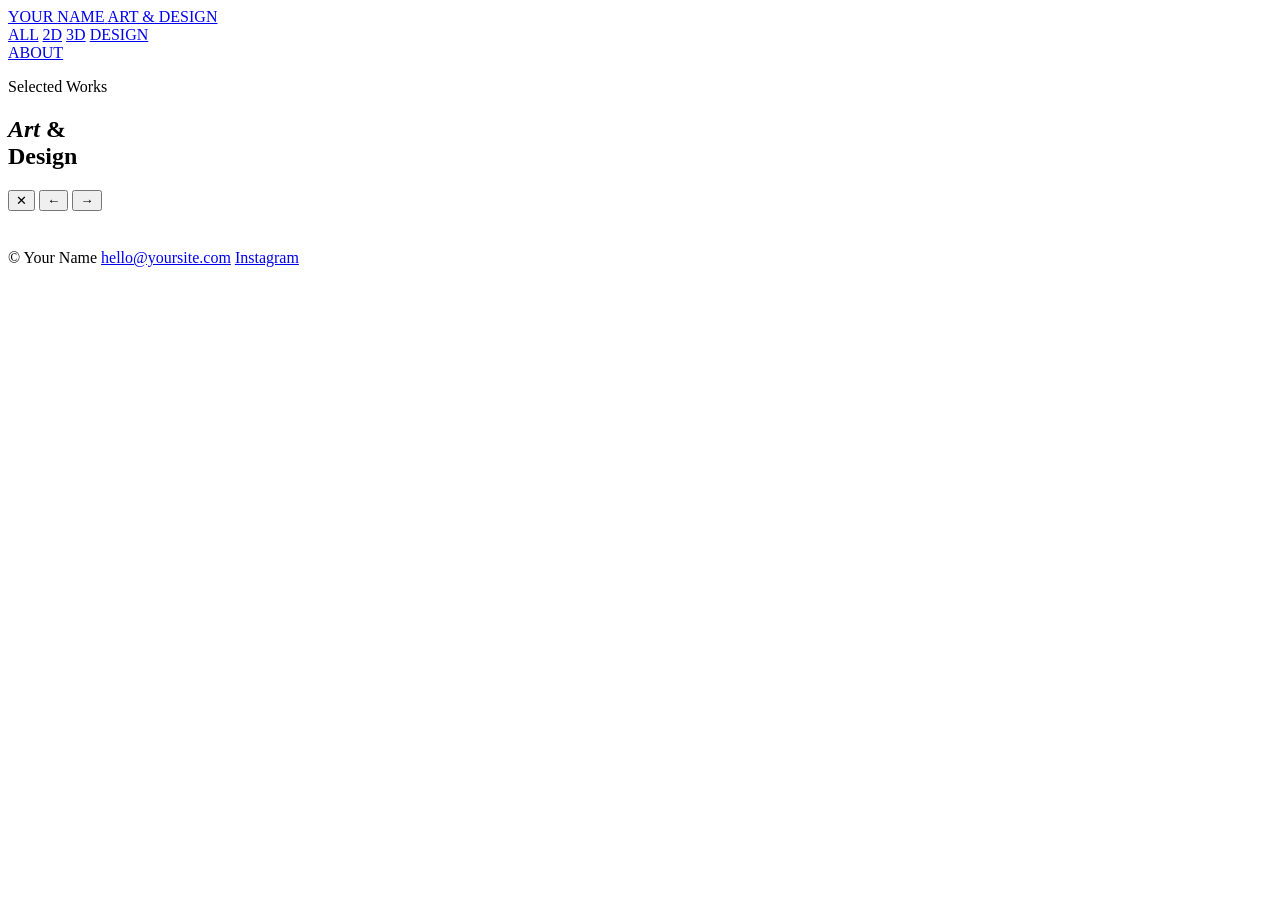
==== index.html @ 336a565d "Add files via upload" ====
<!DOCTYPE html>
<html lang="en">
<head>
  <meta charset="UTF-8" />
  <meta name="viewport" content="width=device-width, initial-scale=1.0" />
  <title>Portfolio — Your Name</title>
  <meta name="description" content="A portfolio of 2D illustration, 3D art, and design work." />
  <meta property="og:title" content="Portfolio — Your Name" />
  <meta property="og:type" content="website" />
  <link rel="stylesheet" href="css/style.css" />
  <link rel="preconnect" href="https://fonts.googleapis.com" />
  <link href="https://fonts.googleapis.com/css2?family=Cormorant+Garamond:ital,wght@0,300;0,400;0,600;1,300;1,400&family=Space+Mono:wght@400;700&display=swap" rel="stylesheet" />
</head>
<body>

  <!-- ─── HEADER ─── -->
  <header class="site-header">
    <a class="logo" href="index.html">
      <span class="logo-name">YOUR NAME</span>
      <span class="logo-sub">ART &amp; DESIGN</span>
    </a>

    <nav class="cat-nav">
      <a href="index.html" class="cat-link active" data-cat="all">ALL</a>
      <a href="gallery-2d.html"    class="cat-link" data-cat="2d">2D</a>
      <a href="gallery-3d.html"    class="cat-link" data-cat="3d">3D</a>
      <a href="gallery-design.html" class="cat-link" data-cat="design">DESIGN</a>
    </nav>

    <a class="about-link" href="about.html">ABOUT</a>
  </header>

  <!-- ─── HERO ─── -->
  <section class="hero">
    <p class="hero-label">Selected Works</p>
    <h1 class="hero-title">
      <em>Art</em> &amp;<br>Design
    </h1>
    <div class="hero-line"></div>
  </section>

  <!-- ─── GRID ─── -->
  <main class="gallery-grid" id="galleryGrid">
    <!-- tiles injected by JS from works.js -->
  </main>

  <!-- ─── LIGHTBOX ─── -->
  <div class="lightbox" id="lightbox" aria-hidden="true">
    <button class="lb-close" id="lbClose" aria-label="Close">✕</button>
    <button class="lb-prev"  id="lbPrev"  aria-label="Previous">&#8592;</button>
    <button class="lb-next"  id="lbNext"  aria-label="Next">&#8594;</button>
    <div class="lb-inner">
      <div class="lb-img-wrap">
        <img class="lb-img" id="lbImg" src="" alt="" />
      </div>
      <div class="lb-meta">
        <p class="lb-cat" id="lbCat"></p>
        <h2 class="lb-title" id="lbTitle"></h2>
        <p class="lb-desc"  id="lbDesc"></p>
      </div>
    </div>
  </div>

  <!-- ─── FOOTER ─── -->
  <footer class="site-footer">
    <span>©<span id="yr"></span> Your Name</span>
    <a href="mailto:hello@yoursite.com">hello@yoursite.com</a>
    <a href="https://instagram.com/" target="_blank" rel="noopener">Instagram</a>
  </footer>

  <script src="js/works.js"></script>
  <script src="js/main.js"></script>
</body>
</html>
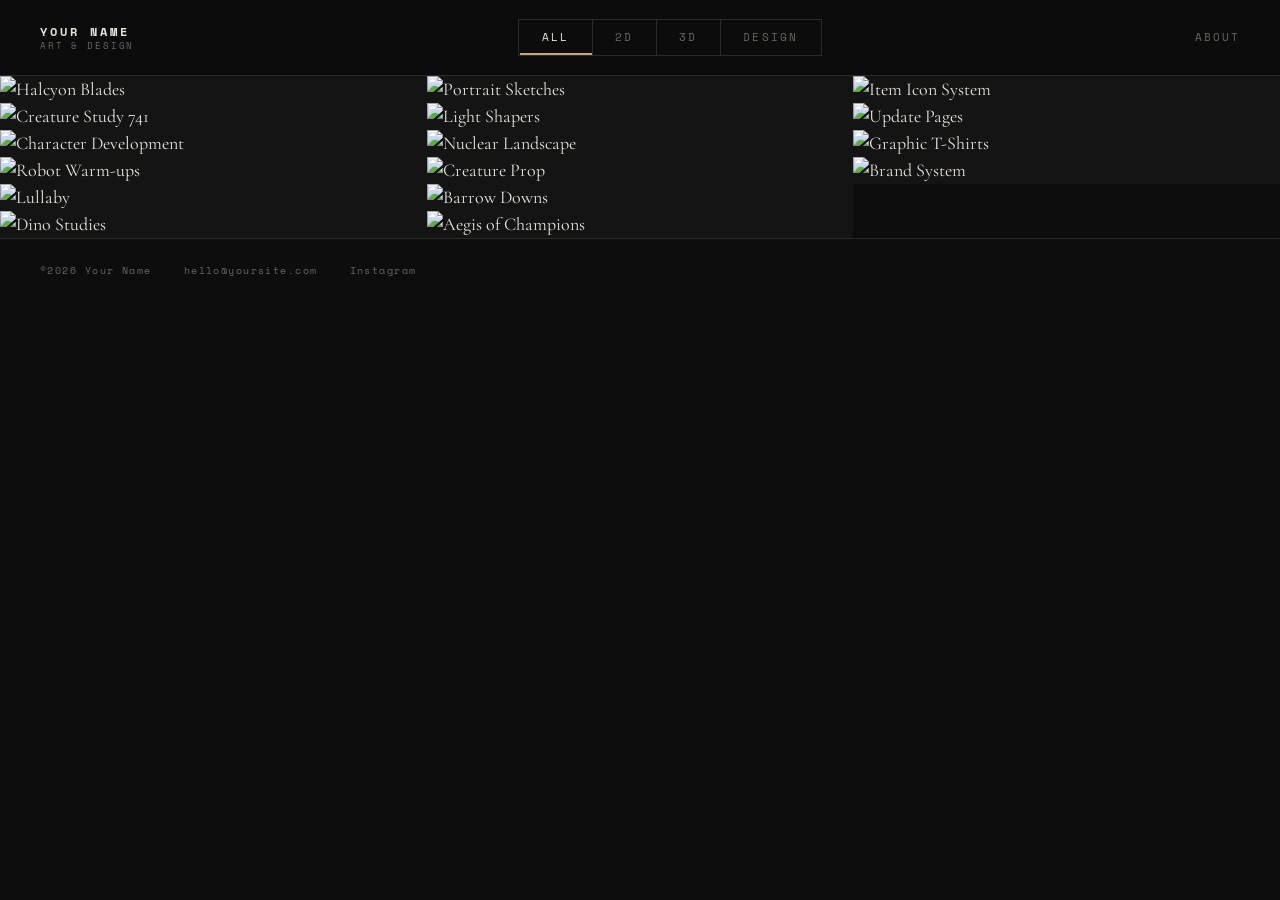
==== commit 396b57de: "initial commit - portfolio site" ====
--- a/index.html
+++ b/index.html
@@ -29,15 +29,6 @@
 
     <a class="about-link" href="about.html">ABOUT</a>
   </header>
-
-  <!-- ─── HERO ─── -->
-  <section class="hero">
-    <p class="hero-label">Selected Works</p>
-    <h1 class="hero-title">
-      <em>Art</em> &amp;<br>Design
-    </h1>
-    <div class="hero-line"></div>
-  </section>
 
   <!-- ─── GRID ─── -->
   <main class="gallery-grid" id="galleryGrid">
--- a/css/style.css
+++ b/css/style.css
@@ -0,0 +1,510 @@
+/* ═══════════════════════════════════════════════
+   PORTFOLIO — style.css  (v2)
+   ═══════════════════════════════════════════════ */
+
+/* ── RESET & VARIABLES ── */
+*, *::before, *::after { box-sizing: border-box; margin: 0; padding: 0; }
+
+:root {
+  --bg:        #0d0d0d;
+  --surface:   #141414;
+  --surface2:  #1c1c1c;
+  --border:    #2a2a2a;
+  --text:      #e8e4dc;
+  --muted:     #6a6560;
+  --accent:    #c8a96e;
+  --cat-2d:    #c8a96e;
+  --cat-3d:    #8fb8c8;
+  --cat-design:#c89eb4;
+
+  --font-display: 'Cormorant Garamond', Georgia, serif;
+  --font-mono:    'Space Mono', 'Courier New', monospace;
+
+  --header-h:  76px;           /* slightly taller nav */
+  --ease:      cubic-bezier(0.25, 0.46, 0.45, 0.94);
+  --ease-out:  cubic-bezier(0.16, 1, 0.3, 1);
+}
+
+html { scroll-behavior: smooth; }
+
+/* ── PAGE FADE TRANSITION ── */
+body {
+  background: var(--bg);
+  color: var(--text);
+  font-family: var(--font-display);
+  font-size: 18px;
+  line-height: 1.5;
+  overflow-x: hidden;
+  animation: pageFadeIn 0.45s var(--ease) both;
+}
+
+@keyframes pageFadeIn {
+  from { opacity: 0; transform: translateY(8px); }
+  to   { opacity: 1; transform: translateY(0); }
+}
+
+/* triggered on nav click before unload */
+body.is-leaving {
+  opacity: 0;
+  transform: translateY(-6px);
+  transition: opacity 0.3s var(--ease), transform 0.3s var(--ease);
+  pointer-events: none;
+}
+
+a { color: inherit; text-decoration: none; }
+
+/* images fill their container by default */
+img { display: block; width: 100%; height: 100%; object-fit: cover; }
+
+
+/* ── HEADER ── */
+.site-header {
+  position: sticky;
+  top: 0;
+  z-index: 100;
+  height: var(--header-h);
+  display: flex;
+  align-items: center;
+  justify-content: space-between;
+  padding: 0 2.5rem;
+  background: rgba(13,13,13,0.94);
+  backdrop-filter: blur(14px);
+  border-bottom: 1px solid var(--border);
+  gap: 1rem;
+}
+
+.logo {
+  display: flex;
+  flex-direction: column;
+  gap: 2px;
+  min-width: 130px;
+}
+.logo-name {
+  font-family: var(--font-mono);
+  font-size: 0.75rem;
+  letter-spacing: 0.25em;
+  color: var(--text);
+  line-height: 1.2;
+  font-weight: 700;
+}
+.logo-sub {
+  font-family: var(--font-mono);
+  font-size: 0.58rem;
+  letter-spacing: 0.2em;
+  color: var(--muted);
+  line-height: 1;
+}
+
+/* ── CATEGORY NAV ── */
+.cat-nav {
+  display: flex;
+  gap: 0;
+  border: 1px solid var(--border);
+  position: relative;
+  overflow: hidden;
+}
+
+/* sliding highlight indicator */
+.cat-nav::after {
+  content: '';
+  position: absolute;
+  bottom: 0;
+  left: var(--indicator-left, 0);
+  width: var(--indicator-width, 0);
+  height: 2px;
+  background: var(--accent);
+  transition: left 0.35s var(--ease-out), width 0.35s var(--ease-out);
+}
+
+.cat-link {
+  font-family: var(--font-mono);
+  font-size: 0.68rem;
+  letter-spacing: 0.2em;
+  padding: 0.6rem 1.4rem;
+  color: var(--muted);
+  transition: color 0.25s, background 0.25s;
+  border-right: 1px solid var(--border);
+  position: relative;
+  white-space: nowrap;
+}
+.cat-link:last-child { border-right: none; }
+
+.cat-link:hover { color: var(--text); background: rgba(255,255,255,0.03); }
+
+.cat-link.active {
+  color: var(--text);
+}
+
+.about-link {
+  font-family: var(--font-mono);
+  font-size: 0.68rem;
+  letter-spacing: 0.18em;
+  color: var(--muted);
+  transition: color 0.25s;
+  min-width: 70px;
+  text-align: right;
+}
+.about-link:hover,
+.about-link--active { color: var(--text); }
+
+
+/* ── GALLERY GRID — masonry-style, no gaps, natural proportions ── */
+.gallery-grid {
+  /* CSS columns give natural image proportions with no gaps */
+  column-count: 3;
+  column-gap: 0;
+  width: 100%;
+}
+
+/* ── TILE ── */
+.tile {
+  position: relative;
+  overflow: hidden;
+  cursor: pointer;
+  display: block;           /* break-inside needs block */
+  break-inside: avoid;
+  background: var(--surface);
+
+  /* entrance animation */
+  opacity: 0;
+  transform: translateY(16px);
+  transition:
+    opacity 0.5s var(--ease),
+    transform 0.5s var(--ease);
+}
+
+.tile.visible {
+  opacity: 1;
+  transform: translateY(0);
+}
+
+/* natural-size image — no forced aspect ratio */
+.tile-img {
+  width: 100%;
+  height: auto;             /* KEY: lets image keep its own proportions */
+  display: block;
+  transition: transform 0.6s var(--ease), filter 0.4s;
+  filter: saturate(0.88);
+}
+
+.tile:hover .tile-img { transform: scale(1.03); filter: saturate(1); }
+
+/* placeholder when no image supplied */
+.tile-placeholder {
+  width: 100%;
+  aspect-ratio: 4/3;
+  display: flex;
+  align-items: center;
+  justify-content: center;
+  font-family: var(--font-mono);
+  font-size: 0.6rem;
+  letter-spacing: 0.2em;
+  color: var(--muted);
+}
+
+.tile-overlay {
+  position: absolute;
+  inset: 0;
+  background: linear-gradient(
+    to top,
+    rgba(10,10,10,0.85) 0%,
+    rgba(10,10,10,0.1)  50%,
+    transparent 100%
+  );
+  opacity: 0;
+  transition: opacity 0.3s var(--ease);
+  display: flex;
+  flex-direction: column;
+  justify-content: flex-end;
+  padding: 1.4rem 1.5rem;
+  gap: 0.25rem;
+}
+
+.tile:hover .tile-overlay { opacity: 1; }
+
+.tile-cat {
+  font-family: var(--font-mono);
+  font-size: 0.55rem;
+  letter-spacing: 0.22em;
+  text-transform: uppercase;
+}
+[data-cat="2d"]    .tile-cat { color: var(--cat-2d);     }
+[data-cat="3d"]    .tile-cat { color: var(--cat-3d);     }
+[data-cat="design"].tile-cat { color: var(--cat-design); }
+
+.tile-title {
+  font-family: var(--font-display);
+  font-size: 1.2rem;
+  font-weight: 400;
+  color: var(--text);
+  line-height: 1.15;
+}
+
+.tile-view {
+  font-family: var(--font-mono);
+  font-size: 0.52rem;
+  letter-spacing: 0.22em;
+  color: rgba(232,228,220,0.5);
+  margin-top: 0.15rem;
+}
+
+
+/* ── LIGHTBOX ── */
+.lightbox {
+  position: fixed;
+  inset: 0;
+  z-index: 200;
+  background: rgba(8,8,8,0.97);
+  display: flex;
+  align-items: center;
+  justify-content: center;
+  opacity: 0;
+  pointer-events: none;
+  transition: opacity 0.3s var(--ease);
+}
+.lightbox.open {
+  opacity: 1;
+  pointer-events: all;
+}
+
+.lb-inner {
+  display: grid;
+  grid-template-columns: 1fr 280px;
+  width: min(1200px, 95vw);
+  height: min(85vh, 820px);
+  gap: 0;
+  border: 1px solid var(--border);
+  background: var(--surface);
+  transform: scale(0.96);
+  transition: transform 0.35s var(--ease-out);
+}
+.lightbox.open .lb-inner { transform: scale(1); }
+
+.lb-img-wrap {
+  overflow: hidden;
+  background: var(--bg);
+  position: relative;
+}
+.lb-img {
+  width: 100%;
+  height: 100%;
+  object-fit: contain;
+  transition: opacity 0.25s;
+}
+.lb-img.loading { opacity: 0; }
+
+.lb-meta {
+  padding: 2rem 1.8rem;
+  display: flex;
+  flex-direction: column;
+  gap: 0.75rem;
+  border-left: 1px solid var(--border);
+  overflow-y: auto;
+}
+
+.lb-cat {
+  font-family: var(--font-mono);
+  font-size: 0.58rem;
+  letter-spacing: 0.22em;
+  text-transform: uppercase;
+  color: var(--accent);
+  padding-top: 1rem;
+}
+
+.lb-title {
+  font-family: var(--font-display);
+  font-size: 1.9rem;
+  font-weight: 300;
+  line-height: 1.1;
+  color: var(--text);
+}
+
+.lb-desc {
+  font-family: var(--font-display);
+  font-size: 1rem;
+  color: var(--muted);
+  line-height: 1.65;
+  margin-top: auto;
+  font-style: italic;
+}
+
+.lb-close, .lb-prev, .lb-next {
+  position: absolute;
+  background: none;
+  border: 1px solid var(--border);
+  color: var(--text);
+  cursor: pointer;
+  font-family: var(--font-mono);
+  transition: background 0.2s, color 0.2s, border-color 0.2s;
+}
+.lb-close:hover, .lb-prev:hover, .lb-next:hover {
+  background: var(--accent);
+  color: var(--bg);
+  border-color: var(--accent);
+}
+
+.lb-close {
+  top: 1.5rem; right: 1.5rem;
+  width: 36px; height: 36px;
+  font-size: 0.8rem;
+  display: flex; align-items: center; justify-content: center;
+}
+.lb-prev, .lb-next {
+  top: 50%; transform: translateY(-50%);
+  width: 44px; height: 44px;
+  font-size: 1rem;
+  display: flex; align-items: center; justify-content: center;
+}
+.lb-prev { left: 1.5rem; }
+.lb-next { right: 1.5rem; }
+
+
+/* ── ABOUT PAGE ── */
+.about-page {
+  max-width: 1200px;
+  margin: 0 auto;
+  padding: 4rem 2rem 6rem;
+}
+
+.about-grid {
+  display: grid;
+  grid-template-columns: 1fr 400px;
+  gap: 5rem;
+  align-items: start;
+  margin-bottom: 6rem;
+}
+
+.about-heading {
+  font-family: var(--font-display);
+  font-size: clamp(2.2rem, 4.5vw, 4rem);
+  font-weight: 300;
+  line-height: 1.05;
+  letter-spacing: -0.02em;
+  margin-bottom: 2rem;
+}
+.about-heading em { font-style: italic; color: var(--accent); }
+
+.about-body {
+  font-family: var(--font-display);
+  font-size: 1.15rem;
+  color: var(--muted);
+  line-height: 1.75;
+  margin-bottom: 1.2rem;
+  max-width: 52ch;
+}
+.about-body em { color: var(--text); font-style: italic; }
+
+.about-contact { margin-top: 2.5rem; display: flex; flex-direction: column; gap: 1.2rem; }
+
+.contact-cta {
+  display: inline-block;
+  font-family: var(--font-mono);
+  font-size: 0.72rem;
+  letter-spacing: 0.18em;
+  padding: 0.9rem 2rem;
+  border: 1px solid var(--accent);
+  color: var(--accent);
+  transition: background 0.2s, color 0.2s;
+  align-self: flex-start;
+}
+.contact-cta:hover { background: var(--accent); color: var(--bg); }
+
+.about-links { display: flex; gap: 1.5rem; }
+.about-links a {
+  font-family: var(--font-mono);
+  font-size: 0.62rem;
+  letter-spacing: 0.14em;
+  color: var(--muted);
+  text-decoration: underline;
+  text-underline-offset: 3px;
+  transition: color 0.2s;
+}
+.about-links a:hover { color: var(--text); }
+
+.about-img-wrap { position: sticky; top: calc(var(--header-h) + 2rem); }
+.about-img-placeholder {
+  aspect-ratio: 3/4;
+  background: var(--surface2);
+  border: 1px solid var(--border);
+  display: flex; align-items: center; justify-content: center;
+  font-family: var(--font-mono);
+  font-size: 0.6rem;
+  letter-spacing: 0.2em;
+  color: var(--muted);
+  text-align: center;
+  line-height: 2;
+}
+.about-img-caption {
+  display: flex;
+  justify-content: space-between;
+  padding: 0.5rem 0;
+  font-family: var(--font-mono);
+  font-size: 0.55rem;
+  letter-spacing: 0.12em;
+  color: var(--muted);
+}
+
+.about-services { border-top: 1px solid var(--border); padding-top: 4rem; }
+.services-heading {
+  font-family: var(--font-mono);
+  font-size: 0.65rem;
+  letter-spacing: 0.25em;
+  color: var(--muted);
+  margin-bottom: 2.5rem;
+}
+.services-list { list-style: none; }
+.services-list li {
+  display: grid;
+  grid-template-columns: 120px 1fr;
+  align-items: baseline;
+  padding: 1.5rem 0;
+  border-bottom: 1px solid var(--border);
+  gap: 2rem;
+}
+.service-cat { font-family: var(--font-mono); font-size: 0.62rem; letter-spacing: 0.2em; color: var(--accent); }
+.service-desc { font-family: var(--font-display); font-size: 1.15rem; color: var(--muted); font-style: italic; }
+
+
+/* ── FOOTER ── */
+.site-footer {
+  border-top: 1px solid var(--border);
+  padding: 1.5rem 2.5rem;
+  display: flex;
+  gap: 2rem;
+  align-items: center;
+  font-family: var(--font-mono);
+  font-size: 0.6rem;
+  letter-spacing: 0.15em;
+  color: var(--muted);
+}
+.site-footer a { color: var(--muted); transition: color 0.2s; }
+.site-footer a:hover { color: var(--text); }
+
+
+/* ── SCROLLBAR ── */
+::-webkit-scrollbar { width: 5px; }
+::-webkit-scrollbar-track { background: var(--bg); }
+::-webkit-scrollbar-thumb { background: var(--border); }
+::-webkit-scrollbar-thumb:hover { background: var(--muted); }
+
+
+/* ── RESPONSIVE ── */
+@media (max-width: 1024px) {
+  .gallery-grid { column-count: 2; }
+}
+
+@media (max-width: 860px) {
+  :root { --header-h: 64px; }
+  .cat-link { padding: 0.5rem 0.9rem; font-size: 0.62rem; }
+  .lb-inner { grid-template-columns: 1fr; grid-template-rows: 1fr auto; height: 92vh; }
+  .lb-meta { border-left: none; border-top: 1px solid var(--border); padding: 1.2rem 1.5rem; }
+  .about-grid { grid-template-columns: 1fr; gap: 3rem; }
+  .about-img-wrap { position: static; }
+  .logo-sub { display: none; }
+}
+
+@media (max-width: 540px) {
+  .site-header { padding: 0 1.2rem; }
+  .gallery-grid { column-count: 1; }
+  .about-page { padding: 2rem 1rem 4rem; }
+}
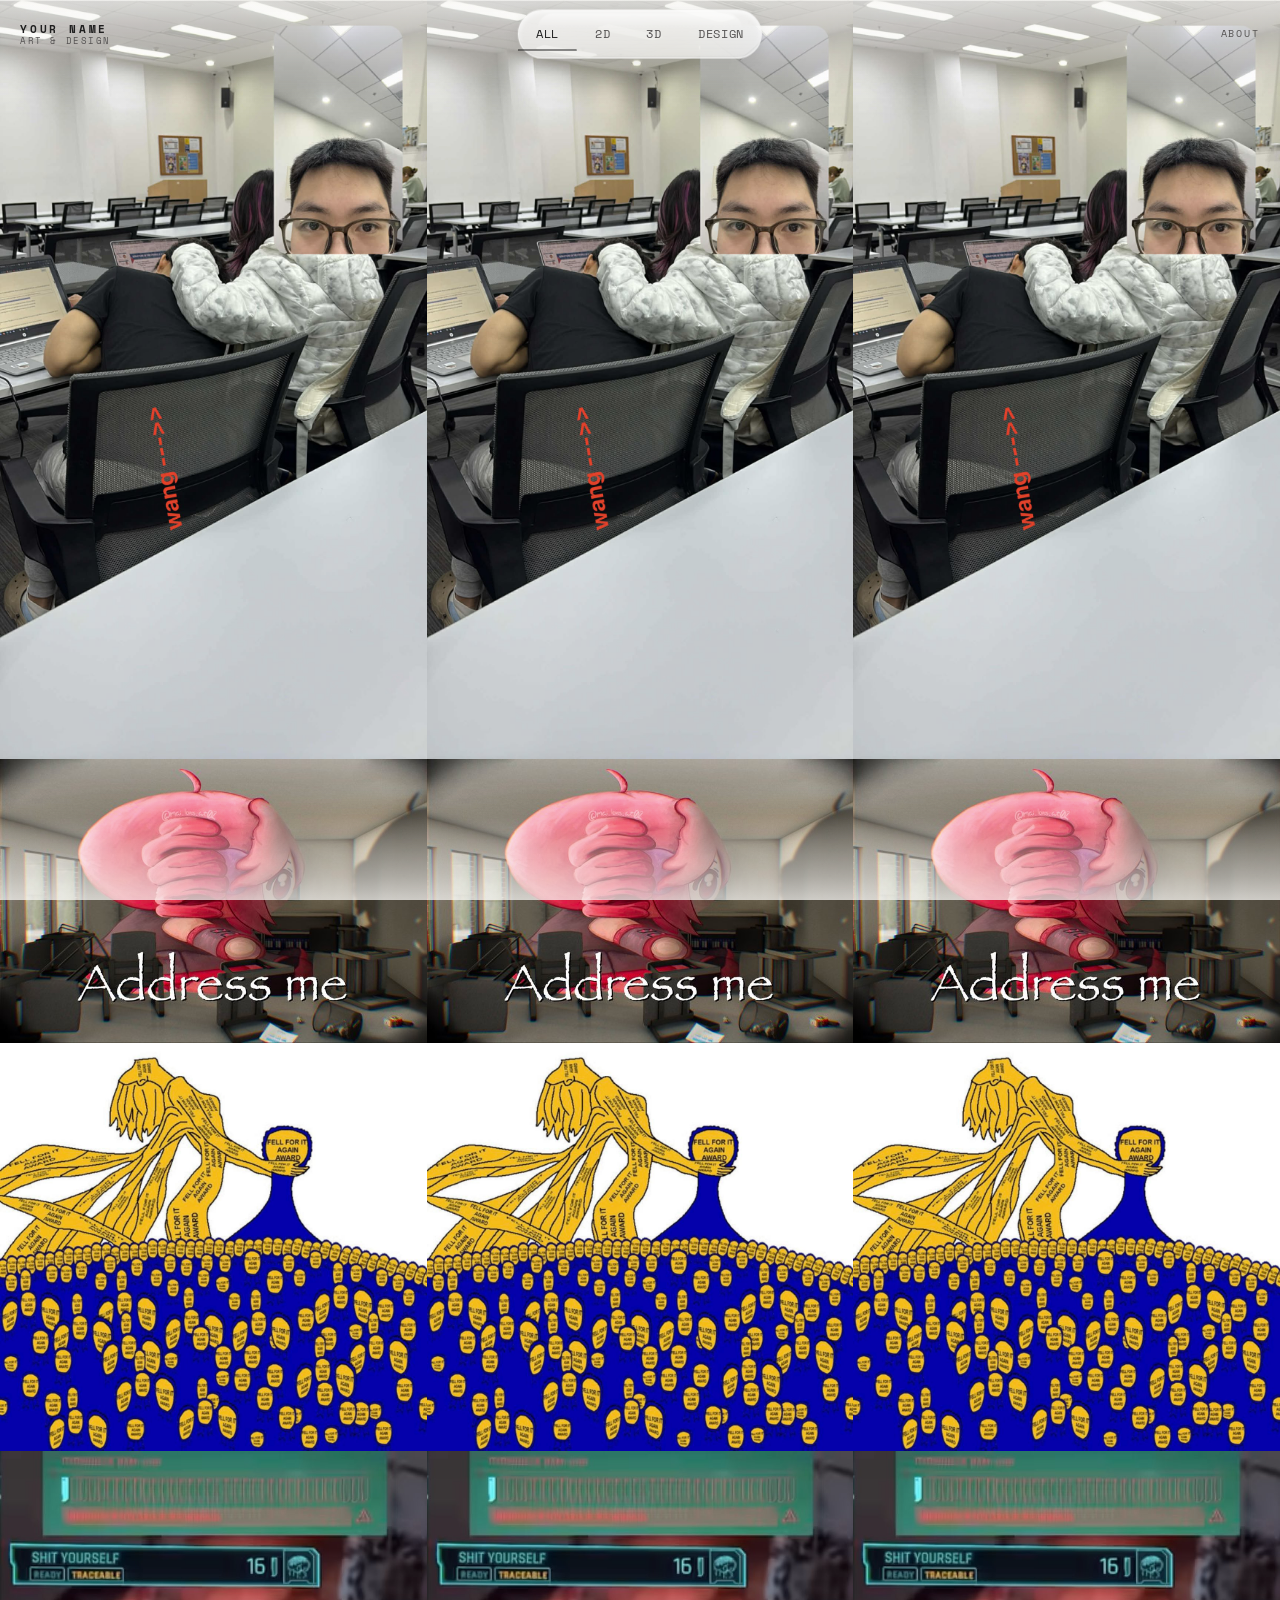
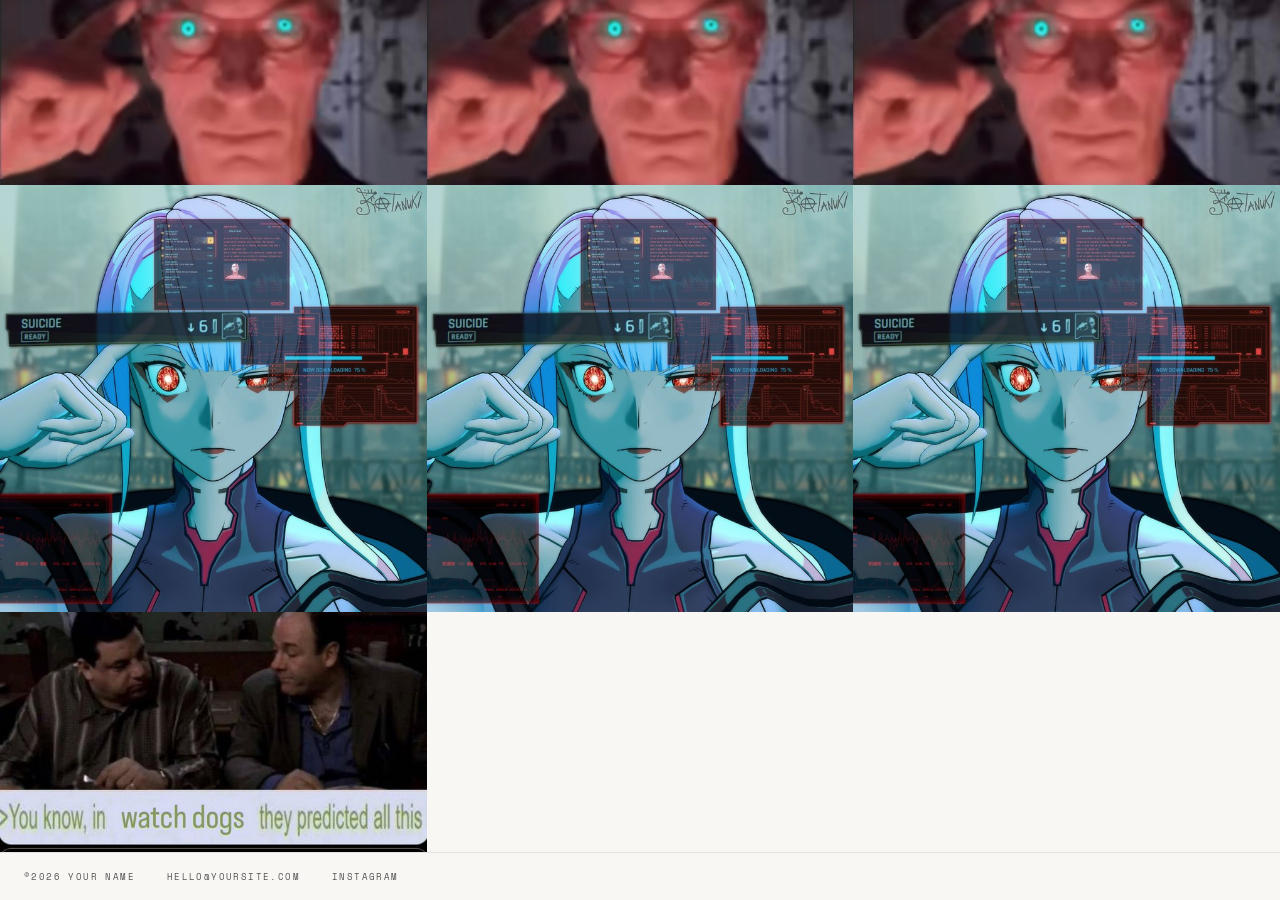
==== commit 3bd68d4b: "Initial commit: portfolio site" ====
--- a/index.html
+++ b/index.html
@@ -4,35 +4,43 @@
   <meta charset="UTF-8" />
   <meta name="viewport" content="width=device-width, initial-scale=1.0" />
   <title>Portfolio — Your Name</title>
-  <meta name="description" content="A portfolio of 2D illustration, 3D art, and design work." />
-  <meta property="og:title" content="Portfolio — Your Name" />
-  <meta property="og:type" content="website" />
+  <meta name="description" content="Portfolio of art and design work — 2D, 3D, and design." />
   <link rel="stylesheet" href="css/style.css" />
   <link rel="preconnect" href="https://fonts.googleapis.com" />
   <link href="https://fonts.googleapis.com/css2?family=Cormorant+Garamond:ital,wght@0,300;0,400;0,600;1,300;1,400&family=Space+Mono:wght@400;700&display=swap" rel="stylesheet" />
 </head>
-<body>
+<body data-page="index">
 
-  <!-- ─── HEADER ─── -->
+  <!-- ─── EDGE FADES ─── -->
+  <div class="edge-fade edge-fade--top" aria-hidden="true"></div>
+  <div class="edge-fade edge-fade--bottom" aria-hidden="true"></div>
+
+  <!-- ─── NAVBAR ─── -->
   <header class="site-header">
     <a class="logo" href="index.html">
       <span class="logo-name">YOUR NAME</span>
       <span class="logo-sub">ART &amp; DESIGN</span>
     </a>
 
-    <nav class="cat-nav">
-      <a href="index.html" class="cat-link active" data-cat="all">ALL</a>
-      <a href="gallery-2d.html"    class="cat-link" data-cat="2d">2D</a>
-      <a href="gallery-3d.html"    class="cat-link" data-cat="3d">3D</a>
-      <a href="gallery-design.html" class="cat-link" data-cat="design">DESIGN</a>
-    </nav>
+    <div class="cat-nav-wrap">
+      <div class="glass-pill" aria-hidden="true"></div>
+      <nav class="cat-nav" aria-label="Gallery categories">
+        <div class="cat-nav-indicator" id="navIndicator"></div>
+        <a href="index.html"           class="cat-link active"    data-cat="all">ALL</a>
+        <a href="gallery-2d.html"      class="cat-link "     data-cat="2d">2D</a>
+        <a href="gallery-3d.html"      class="cat-link "     data-cat="3d">3D</a>
+        <a href="gallery-design.html"  class="cat-link " data-cat="design">DESIGN</a>
+      </nav>
+    </div>
 
-    <a class="about-link" href="about.html">ABOUT</a>
+    <div class="nav-right">
+      <a class="about-link " href="about.html" data-tooltip="ABOUT">ABOUT</a>
+    </div>
   </header>
 
-  <!-- ─── GRID ─── -->
-  <main class="gallery-grid" id="galleryGrid">
-    <!-- tiles injected by JS from works.js -->
+  <!-- ─── GALLERY ─── -->
+  <main class="gallery-grid" id="galleryGrid" data-filter="all">
+    <!-- tiles injected by works.js + main.js -->
   </main>
 
   <!-- ─── LIGHTBOX ─── -->
@@ -45,7 +53,7 @@
         <img class="lb-img" id="lbImg" src="" alt="" />
       </div>
       <div class="lb-meta">
-        <p class="lb-cat" id="lbCat"></p>
+        <p class="lb-cat"   id="lbCat"></p>
         <h2 class="lb-title" id="lbTitle"></h2>
         <p class="lb-desc"  id="lbDesc"></p>
       </div>
@@ -54,7 +62,7 @@
 
   <!-- ─── FOOTER ─── -->
   <footer class="site-footer">
-    <span>©<span id="yr"></span> Your Name</span>
+    <span>©<span id="yr"></span>&nbsp;Your Name</span>
     <a href="mailto:hello@yoursite.com">hello@yoursite.com</a>
     <a href="https://instagram.com/" target="_blank" rel="noopener">Instagram</a>
   </footer>
--- a/css/style.css
+++ b/css/style.css
@@ -1,159 +1,311 @@
 /* ═══════════════════════════════════════════════
-   PORTFOLIO — style.css  (v2)
+   PORTFOLIO — style.css  (v4 — lam-bao inspired)
    ═══════════════════════════════════════════════ */
 
-/* ── RESET & VARIABLES ── */
+/* ── RESET ── */
 *, *::before, *::after { box-sizing: border-box; margin: 0; padding: 0; }
 
+/* ── ROOT TOKENS (light mode, matching lam-bao palette) ── */
 :root {
-  --bg:        #0d0d0d;
-  --surface:   #141414;
-  --surface2:  #1c1c1c;
-  --border:    #2a2a2a;
-  --text:      #e8e4dc;
-  --muted:     #6a6560;
-  --accent:    #c8a96e;
-  --cat-2d:    #c8a96e;
-  --cat-3d:    #8fb8c8;
-  --cat-design:#c89eb4;
+  --paper:           #fefefe;
+  --paper-secondary: #f8f7f4;
+  --ink:             #1f1f1f;
+  --ink-muted:       #555353;
+  --accent:          #c8a96e;
+  --cat-2d:          #c8a96e;
+  --cat-3d:          #8fb8c8;
+  --cat-design:      #c89eb4;
 
   --font-display: 'Cormorant Garamond', Georgia, serif;
   --font-mono:    'Space Mono', 'Courier New', monospace;
 
-  --header-h:  76px;           /* slightly taller nav */
-  --ease:      cubic-bezier(0.25, 0.46, 0.45, 0.94);
-  --ease-out:  cubic-bezier(0.16, 1, 0.3, 1);
-}
-
-html { scroll-behavior: smooth; }
+  --site-nav-height:    68px;
+  --site-footer-height: 48px;
+  --ease:     cubic-bezier(0.25, 0.46, 0.45, 0.94);
+  --ease-out: cubic-bezier(0.16, 1, 0.3, 1);
+}
+
+/* dark mode */
+@media (prefers-color-scheme: dark) {
+  :root {
+    --paper:           #000;
+    --paper-secondary: #000;
+    --ink:             #fff;
+    --ink-muted:       rgba(255,255,255,0.6);
+  }
+}
+
+html {
+  scroll-behavior: smooth;
+  scrollbar-width: none;
+  -ms-overflow-style: none;
+}
+html::-webkit-scrollbar { display: none; }
 
 /* ── PAGE FADE TRANSITION ── */
 body {
-  background: var(--bg);
-  color: var(--text);
+  background: var(--paper-secondary);
+  color: var(--ink);
   font-family: var(--font-display);
   font-size: 18px;
   line-height: 1.5;
   overflow-x: hidden;
-  animation: pageFadeIn 0.45s var(--ease) both;
+  animation: pageFadeIn 0.4s var(--ease) both;
 }
 
 @keyframes pageFadeIn {
-  from { opacity: 0; transform: translateY(8px); }
-  to   { opacity: 1; transform: translateY(0); }
-}
-
-/* triggered on nav click before unload */
+  from { opacity: 0; }
+  to   { opacity: 1; }
+}
+
 body.is-leaving {
   opacity: 0;
-  transform: translateY(-6px);
-  transition: opacity 0.3s var(--ease), transform 0.3s var(--ease);
+  transition: opacity 0.28s var(--ease);
   pointer-events: none;
 }
 
 a { color: inherit; text-decoration: none; }
-
-/* images fill their container by default */
-img { display: block; width: 100%; height: 100%; object-fit: cover; }
-
-
-/* ── HEADER ── */
+img { display: block; max-width: 100%; }
+
+
+/* ══════════════════════════════════════════════
+   NAVBAR — liquid glass pill (centre), icons (right)
+   ══════════════════════════════════════════════ */
+
 .site-header {
-  position: sticky;
-  top: 0;
-  z-index: 100;
-  height: var(--header-h);
+  position: fixed;
+  top: 0; left: 0; right: 0;
+  z-index: 200;
+  height: var(--site-nav-height);
   display: flex;
   align-items: center;
   justify-content: space-between;
-  padding: 0 2.5rem;
-  background: rgba(13,13,13,0.94);
-  backdrop-filter: blur(14px);
-  border-bottom: 1px solid var(--border);
-  gap: 1rem;
-}
-
+  padding: 0 1.25rem;
+  background: transparent;
+  pointer-events: none;  /* let clicks through to gallery */
+}
+
+/* logo – left */
 .logo {
+  pointer-events: auto;
   display: flex;
   flex-direction: column;
-  gap: 2px;
-  min-width: 130px;
+  gap: 1px;
 }
 .logo-name {
   font-family: var(--font-mono);
-  font-size: 0.75rem;
+  font-size: 0.7rem;
   letter-spacing: 0.25em;
-  color: var(--text);
+  color: var(--ink);
+  font-weight: 700;
   line-height: 1.2;
-  font-weight: 700;
 }
 .logo-sub {
   font-family: var(--font-mono);
-  font-size: 0.58rem;
-  letter-spacing: 0.2em;
-  color: var(--muted);
+  font-size: 0.55rem;
+  letter-spacing: 0.18em;
+  color: var(--ink-muted);
   line-height: 1;
 }
 
-/* ── CATEGORY NAV ── */
-.cat-nav {
-  display: flex;
-  gap: 0;
-  border: 1px solid var(--border);
-  position: relative;
+/* ── LIQUID GLASS PILL (centre, absolute) ── */
+.cat-nav-wrap {
+  position: absolute;
+  left: 50%;
+  top: 50%;
+  transform: translate(-50%, -50%);
+  pointer-events: auto;
+  height: 49px;
+}
+
+.glass-pill {
+  position: absolute;
+  inset: 0;
+  border-radius: 9999px;
+  background: linear-gradient(180deg,
+    rgba(255,255,255,0.72) 0%,
+    rgba(255,255,255,0.58) 100%);
+  backdrop-filter: blur(20px) saturate(180%);
+  -webkit-backdrop-filter: blur(20px) saturate(180%);
+  border: 1px solid rgba(255,255,255,0.55);
+  box-shadow:
+    inset 0 2px 4px rgba(255,255,255,0.7),
+    inset 0 -1px 2px rgba(0,0,0,0.06),
+    0 4px 16px rgba(0,0,0,0.08);
+  pointer-events: none;
+  z-index: 1;
   overflow: hidden;
 }
-
-/* sliding highlight indicator */
-.cat-nav::after {
+/* gloss sheen at top of pill */
+.glass-pill::after {
   content: '';
   position: absolute;
+  top: 3px; left: 8%; right: 8%;
+  height: 32%;
+  background: linear-gradient(180deg, rgba(255,255,255,0.5) 0%, transparent 100%);
+  border-radius: 9999px 9999px 50% 50%;
+  pointer-events: none;
+}
+
+@media (prefers-color-scheme: dark) {
+  .glass-pill {
+    background: linear-gradient(180deg,
+      rgba(0,0,0,0.85) 0%,
+      rgba(0,0,0,0.90) 100%);
+    border-color: rgba(255,255,255,0.15);
+    box-shadow:
+      inset 0 2px 4px rgba(255,255,255,0.3),
+      inset 0 -1px 2px rgba(0,0,0,0.4),
+      inset 0 0 12px rgba(255,255,255,0.1);
+  }
+  .glass-pill::after {
+    background: linear-gradient(180deg, rgba(255,255,255,0.25) 0%, transparent 100%);
+  }
+}
+
+.cat-nav {
+  position: relative;
+  z-index: 2;
+  display: flex;
+  align-items: center;
+  height: 49px;
+  white-space: nowrap;
+}
+
+.cat-link {
+  font-family: var(--font-mono);
+  font-size: 12px;
+  font-weight: 400;
+  letter-spacing: 0.06em;
+  display: inline-flex;
+  align-items: center;
+  justify-content: center;
+  padding: 12px 18px;
+  color: var(--ink-muted);
+  transition: color 0.15s ease-out, font-weight 0.15s;
+  position: relative;
+  flex-shrink: 0;
+  line-height: 1.2;
+  cursor: pointer;
+}
+.cat-link:hover { color: var(--ink); }
+.cat-link.active {
+  color: var(--ink);
+  font-weight: 500;
+}
+
+/* sliding underline indicator */
+.cat-nav-indicator {
+  position: absolute;
+  bottom: 8px;
+  height: 1.5px;
+  background: var(--ink);
+  border-radius: 2px;
+  transition: left 0.3s var(--ease-out), width 0.3s var(--ease-out);
+  pointer-events: none;
+  z-index: 3;
+}
+
+/* ── NAV RIGHT: about icon ── */
+.nav-right {
+  pointer-events: auto;
+  display: flex;
+  align-items: center;
+  gap: 0.75rem;
+}
+
+.about-link {
+  font-family: var(--font-mono);
+  font-size: 0.65rem;
+  letter-spacing: 0.18em;
+  color: var(--ink-muted);
+  transition: color 0.15s;
+  cursor: pointer;
+  display: flex;
+  align-items: center;
+  gap: 0.35rem;
+  position: relative;
+}
+.about-link:hover,
+.about-link--active { color: var(--ink); }
+
+/* tooltip */
+.about-link::after {
+  content: attr(data-tooltip);
+  position: absolute;
+  top: calc(100% + 8px);
+  left: 50%;
+  transform: translateX(-50%);
+  background: var(--ink);
+  color: var(--paper);
+  font-family: var(--font-mono);
+  font-size: 10px;
+  letter-spacing: 0.1em;
+  padding: 4px 7px;
+  border-radius: 3px;
+  white-space: nowrap;
+  opacity: 0;
+  pointer-events: none;
+  transition: opacity 0.15s;
+}
+.about-link:hover::after { opacity: 1; }
+
+
+/* ══════════════════════════════════════════════
+   EDGE FADE OVERLAYS (top & bottom of gallery)
+   ══════════════════════════════════════════════ */
+
+.edge-fade {
+  position: fixed;
+  left: 0; right: 0;
+  height: 120px;
+  pointer-events: none;
+  z-index: 100;
+}
+.edge-fade--top {
+  top: 0;
+  background: linear-gradient(to bottom,
+    rgba(248,247,244,0.75) 0%,
+    rgba(248,247,244,0.55) 20%,
+    rgba(248,247,244,0.35) 45%,
+    rgba(248,247,244,0.12) 70%,
+    rgba(248,247,244,0) 100%);
+}
+.edge-fade--bottom {
   bottom: 0;
-  left: var(--indicator-left, 0);
-  width: var(--indicator-width, 0);
-  height: 2px;
-  background: var(--accent);
-  transition: left 0.35s var(--ease-out), width 0.35s var(--ease-out);
-}
-
-.cat-link {
-  font-family: var(--font-mono);
-  font-size: 0.68rem;
-  letter-spacing: 0.2em;
-  padding: 0.6rem 1.4rem;
-  color: var(--muted);
-  transition: color 0.25s, background 0.25s;
-  border-right: 1px solid var(--border);
-  position: relative;
-  white-space: nowrap;
-}
-.cat-link:last-child { border-right: none; }
-
-.cat-link:hover { color: var(--text); background: rgba(255,255,255,0.03); }
-
-.cat-link.active {
-  color: var(--text);
-}
-
-.about-link {
-  font-family: var(--font-mono);
-  font-size: 0.68rem;
-  letter-spacing: 0.18em;
-  color: var(--muted);
-  transition: color 0.25s;
-  min-width: 70px;
-  text-align: right;
-}
-.about-link:hover,
-.about-link--active { color: var(--text); }
-
-
-/* ── GALLERY GRID — masonry-style, no gaps, natural proportions ── */
+  background: linear-gradient(to top,
+    rgba(248,247,244,0.75) 0%,
+    rgba(248,247,244,0.55) 20%,
+    rgba(248,247,244,0.35) 45%,
+    rgba(248,247,244,0.12) 70%,
+    rgba(248,247,244,0) 100%);
+}
+
+@media (prefers-color-scheme: dark) {
+  .edge-fade--top {
+    background: linear-gradient(to bottom,
+      rgba(0,0,0,0.75) 0%, rgba(0,0,0,0.55) 20%,
+      rgba(0,0,0,0.35) 45%, rgba(0,0,0,0.12) 70%,
+      rgba(0,0,0,0) 100%);
+  }
+  .edge-fade--bottom {
+    background: linear-gradient(to top,
+      rgba(0,0,0,0.75) 0%, rgba(0,0,0,0.55) 20%,
+      rgba(0,0,0,0.35) 45%, rgba(0,0,0,0.12) 70%,
+      rgba(0,0,0,0) 100%);
+  }
+}
+
+
+/* ══════════════════════════════════════════════
+   GALLERY GRID — masonry columns, no gaps
+   ══════════════════════════════════════════════ */
+
 .gallery-grid {
-  /* CSS columns give natural image proportions with no gaps */
   column-count: 3;
   column-gap: 0;
   width: 100%;
+  /* push below nav; overlapping is fine — lam-bao style */
 }
 
 /* ── TILE ── */
@@ -161,35 +313,32 @@
   position: relative;
   overflow: hidden;
   cursor: pointer;
-  display: block;           /* break-inside needs block */
+  display: block;
   break-inside: avoid;
-  background: var(--surface);
-
-  /* entrance animation */
+  background: var(--paper-secondary);
   opacity: 0;
-  transform: translateY(16px);
+  transform: translateY(12px);
   transition:
     opacity 0.5s var(--ease),
     transform 0.5s var(--ease);
 }
-
 .tile.visible {
   opacity: 1;
   transform: translateY(0);
 }
 
-/* natural-size image — no forced aspect ratio */
 .tile-img {
   width: 100%;
-  height: auto;             /* KEY: lets image keep its own proportions */
+  height: auto;
   display: block;
-  transition: transform 0.6s var(--ease), filter 0.4s;
-  filter: saturate(0.88);
-}
-
-.tile:hover .tile-img { transform: scale(1.03); filter: saturate(1); }
-
-/* placeholder when no image supplied */
+  transition: transform 0.65s var(--ease), filter 0.4s;
+  filter: saturate(0.9);
+}
+.tile:hover .tile-img {
+  transform: scale(1.04);
+  filter: saturate(1);
+}
+
 .tile-placeholder {
   width: 100%;
   aspect-ratio: 4/3;
@@ -197,9 +346,9 @@
   align-items: center;
   justify-content: center;
   font-family: var(--font-mono);
-  font-size: 0.6rem;
+  font-size: 0.58rem;
   letter-spacing: 0.2em;
-  color: var(--muted);
+  color: var(--ink-muted);
 }
 
 .tile-overlay {
@@ -207,8 +356,8 @@
   inset: 0;
   background: linear-gradient(
     to top,
-    rgba(10,10,10,0.85) 0%,
-    rgba(10,10,10,0.1)  50%,
+    rgba(31,31,31,0.80) 0%,
+    rgba(31,31,31,0.08) 50%,
     transparent 100%
   );
   opacity: 0;
@@ -216,15 +365,14 @@
   display: flex;
   flex-direction: column;
   justify-content: flex-end;
-  padding: 1.4rem 1.5rem;
-  gap: 0.25rem;
-}
-
+  padding: 1.25rem 1.4rem;
+  gap: 0.2rem;
+}
 .tile:hover .tile-overlay { opacity: 1; }
 
 .tile-cat {
   font-family: var(--font-mono);
-  font-size: 0.55rem;
+  font-size: 0.52rem;
   letter-spacing: 0.22em;
   text-transform: uppercase;
 }
@@ -234,27 +382,30 @@
 
 .tile-title {
   font-family: var(--font-display);
-  font-size: 1.2rem;
+  font-size: 1.15rem;
   font-weight: 400;
-  color: var(--text);
+  color: #fefefe;
   line-height: 1.15;
 }
 
-.tile-view {
-  font-family: var(--font-mono);
-  font-size: 0.52rem;
-  letter-spacing: 0.22em;
-  color: rgba(232,228,220,0.5);
-  margin-top: 0.15rem;
-}
-
-
-/* ── LIGHTBOX ── */
+.tile-year {
+  font-family: var(--font-mono);
+  font-size: 0.5rem;
+  letter-spacing: 0.18em;
+  color: rgba(254,254,254,0.45);
+  margin-top: 0.1rem;
+}
+
+
+/* ══════════════════════════════════════════════
+   LIGHTBOX
+   ══════════════════════════════════════════════ */
+
 .lightbox {
   position: fixed;
   inset: 0;
-  z-index: 200;
-  background: rgba(8,8,8,0.97);
+  z-index: 300;
+  background: rgba(0,0,0,0.96);
   display: flex;
   align-items: center;
   justify-content: center;
@@ -271,10 +422,9 @@
   display: grid;
   grid-template-columns: 1fr 280px;
   width: min(1200px, 95vw);
-  height: min(85vh, 820px);
-  gap: 0;
-  border: 1px solid var(--border);
-  background: var(--surface);
+  height: min(86vh, 840px);
+  border: 1px solid rgba(255,255,255,0.1);
+  background: #111;
   transform: scale(0.96);
   transition: transform 0.35s var(--ease-out);
 }
@@ -282,48 +432,48 @@
 
 .lb-img-wrap {
   overflow: hidden;
-  background: var(--bg);
-  position: relative;
+  background: #0a0a0a;
 }
 .lb-img {
   width: 100%;
   height: 100%;
   object-fit: contain;
-  transition: opacity 0.25s;
+  transition: opacity 0.22s;
 }
 .lb-img.loading { opacity: 0; }
 
 .lb-meta {
-  padding: 2rem 1.8rem;
+  padding: 2.5rem 1.8rem 2rem;
   display: flex;
   flex-direction: column;
-  gap: 0.75rem;
-  border-left: 1px solid var(--border);
+  gap: 0.6rem;
+  border-left: 1px solid rgba(255,255,255,0.08);
   overflow-y: auto;
-}
+  scrollbar-width: none;
+}
+.lb-meta::-webkit-scrollbar { display: none; }
 
 .lb-cat {
   font-family: var(--font-mono);
-  font-size: 0.58rem;
-  letter-spacing: 0.22em;
+  font-size: 0.55rem;
+  letter-spacing: 0.25em;
   text-transform: uppercase;
   color: var(--accent);
-  padding-top: 1rem;
 }
 
 .lb-title {
   font-family: var(--font-display);
-  font-size: 1.9rem;
+  font-size: 2rem;
   font-weight: 300;
-  line-height: 1.1;
-  color: var(--text);
+  line-height: 1.05;
+  color: #fefefe;
 }
 
 .lb-desc {
   font-family: var(--font-display);
   font-size: 1rem;
-  color: var(--muted);
-  line-height: 1.65;
+  color: rgba(255,255,255,0.45);
+  line-height: 1.7;
   margin-top: auto;
   font-style: italic;
 }
@@ -331,39 +481,69 @@
 .lb-close, .lb-prev, .lb-next {
   position: absolute;
   background: none;
-  border: 1px solid var(--border);
-  color: var(--text);
+  border: 1px solid rgba(255,255,255,0.15);
+  color: rgba(255,255,255,0.7);
   cursor: pointer;
   font-family: var(--font-mono);
   transition: background 0.2s, color 0.2s, border-color 0.2s;
 }
 .lb-close:hover, .lb-prev:hover, .lb-next:hover {
   background: var(--accent);
-  color: var(--bg);
+  color: #000;
   border-color: var(--accent);
 }
 
 .lb-close {
   top: 1.5rem; right: 1.5rem;
-  width: 36px; height: 36px;
-  font-size: 0.8rem;
+  width: 34px; height: 34px;
+  font-size: 0.78rem;
   display: flex; align-items: center; justify-content: center;
 }
 .lb-prev, .lb-next {
   top: 50%; transform: translateY(-50%);
-  width: 44px; height: 44px;
+  width: 42px; height: 42px;
   font-size: 1rem;
   display: flex; align-items: center; justify-content: center;
 }
-.lb-prev { left: 1.5rem; }
-.lb-next { right: 1.5rem; }
-
-
-/* ── ABOUT PAGE ── */
+.lb-prev { left: 1.25rem; }
+.lb-next { right: 1.25rem; }
+
+
+/* ══════════════════════════════════════════════
+   FOOTER
+   ══════════════════════════════════════════════ */
+
+.site-footer {
+  position: relative;
+  z-index: 50;
+  border-top: 1px solid rgba(31,31,31,0.1);
+  height: var(--site-footer-height);
+  padding: 0 1.5rem;
+  display: flex;
+  align-items: center;
+  gap: 2rem;
+  font-family: var(--font-mono);
+  font-size: 0.58rem;
+  letter-spacing: 0.15em;
+  text-transform: uppercase;
+  color: var(--ink-muted);
+  background: var(--paper-secondary);
+}
+.site-footer a {
+  color: var(--ink-muted);
+  transition: color 0.15s;
+}
+.site-footer a:hover { color: #ff3c3c; }
+
+
+/* ══════════════════════════════════════════════
+   ABOUT PAGE
+   ══════════════════════════════════════════════ */
+
 .about-page {
   max-width: 1200px;
   margin: 0 auto;
-  padding: 4rem 2rem 6rem;
+  padding: calc(var(--site-nav-height) + 3rem) 2rem 6rem;
 }
 
 .about-grid {
@@ -381,18 +561,19 @@
   line-height: 1.05;
   letter-spacing: -0.02em;
   margin-bottom: 2rem;
+  color: var(--ink);
 }
 .about-heading em { font-style: italic; color: var(--accent); }
 
 .about-body {
   font-family: var(--font-display);
   font-size: 1.15rem;
-  color: var(--muted);
+  color: var(--ink-muted);
   line-height: 1.75;
   margin-bottom: 1.2rem;
   max-width: 52ch;
 }
-.about-body em { color: var(--text); font-style: italic; }
+.about-body em { color: var(--ink); font-style: italic; }
 
 .about-contact { margin-top: 2.5rem; display: flex; flex-direction: column; gap: 1.2rem; }
 
@@ -407,30 +588,30 @@
   transition: background 0.2s, color 0.2s;
   align-self: flex-start;
 }
-.contact-cta:hover { background: var(--accent); color: var(--bg); }
+.contact-cta:hover { background: var(--accent); color: var(--paper); }
 
 .about-links { display: flex; gap: 1.5rem; }
 .about-links a {
   font-family: var(--font-mono);
   font-size: 0.62rem;
   letter-spacing: 0.14em;
-  color: var(--muted);
+  color: var(--ink-muted);
   text-decoration: underline;
   text-underline-offset: 3px;
   transition: color 0.2s;
 }
-.about-links a:hover { color: var(--text); }
-
-.about-img-wrap { position: sticky; top: calc(var(--header-h) + 2rem); }
+.about-links a:hover { color: var(--ink); }
+
+.about-img-wrap { position: sticky; top: calc(var(--site-nav-height) + 2rem); }
 .about-img-placeholder {
   aspect-ratio: 3/4;
-  background: var(--surface2);
-  border: 1px solid var(--border);
+  background: rgba(0,0,0,0.04);
+  border: 1px solid rgba(0,0,0,0.08);
   display: flex; align-items: center; justify-content: center;
   font-family: var(--font-mono);
   font-size: 0.6rem;
   letter-spacing: 0.2em;
-  color: var(--muted);
+  color: var(--ink-muted);
   text-align: center;
   line-height: 2;
 }
@@ -439,17 +620,17 @@
   justify-content: space-between;
   padding: 0.5rem 0;
   font-family: var(--font-mono);
-  font-size: 0.55rem;
+  font-size: 0.52rem;
   letter-spacing: 0.12em;
-  color: var(--muted);
-}
-
-.about-services { border-top: 1px solid var(--border); padding-top: 4rem; }
+  color: var(--ink-muted);
+}
+
+.about-services { border-top: 1px solid rgba(31,31,31,0.12); padding-top: 4rem; }
 .services-heading {
   font-family: var(--font-mono);
-  font-size: 0.65rem;
+  font-size: 0.62rem;
   letter-spacing: 0.25em;
-  color: var(--muted);
+  color: var(--ink-muted);
   margin-bottom: 2.5rem;
 }
 .services-list { list-style: none; }
@@ -458,53 +639,39 @@
   grid-template-columns: 120px 1fr;
   align-items: baseline;
   padding: 1.5rem 0;
-  border-bottom: 1px solid var(--border);
+  border-bottom: 1px solid rgba(31,31,31,0.1);
   gap: 2rem;
 }
-.service-cat { font-family: var(--font-mono); font-size: 0.62rem; letter-spacing: 0.2em; color: var(--accent); }
-.service-desc { font-family: var(--font-display); font-size: 1.15rem; color: var(--muted); font-style: italic; }
-
-
-/* ── FOOTER ── */
-.site-footer {
-  border-top: 1px solid var(--border);
-  padding: 1.5rem 2.5rem;
-  display: flex;
-  gap: 2rem;
-  align-items: center;
-  font-family: var(--font-mono);
-  font-size: 0.6rem;
-  letter-spacing: 0.15em;
-  color: var(--muted);
-}
-.site-footer a { color: var(--muted); transition: color 0.2s; }
-.site-footer a:hover { color: var(--text); }
-
-
-/* ── SCROLLBAR ── */
-::-webkit-scrollbar { width: 5px; }
-::-webkit-scrollbar-track { background: var(--bg); }
-::-webkit-scrollbar-thumb { background: var(--border); }
-::-webkit-scrollbar-thumb:hover { background: var(--muted); }
-
-
-/* ── RESPONSIVE ── */
+.service-cat { font-family: var(--font-mono); font-size: 0.6rem; letter-spacing: 0.2em; color: var(--accent); }
+.service-desc { font-family: var(--font-display); font-size: 1.15rem; color: var(--ink-muted); font-style: italic; }
+
+
+/* ══════════════════════════════════════════════
+   SCROLLBAR hidden everywhere
+   ══════════════════════════════════════════════ */
+::-webkit-scrollbar { display: none !important; }
+* { scrollbar-width: none !important; -ms-overflow-style: none !important; }
+
+
+/* ══════════════════════════════════════════════
+   RESPONSIVE
+   ══════════════════════════════════════════════ */
+
 @media (max-width: 1024px) {
   .gallery-grid { column-count: 2; }
 }
 
 @media (max-width: 860px) {
-  :root { --header-h: 64px; }
-  .cat-link { padding: 0.5rem 0.9rem; font-size: 0.62rem; }
   .lb-inner { grid-template-columns: 1fr; grid-template-rows: 1fr auto; height: 92vh; }
-  .lb-meta { border-left: none; border-top: 1px solid var(--border); padding: 1.2rem 1.5rem; }
+  .lb-meta { border-left: none; border-top: 1px solid rgba(255,255,255,0.08); padding: 1.2rem 1.5rem; }
   .about-grid { grid-template-columns: 1fr; gap: 3rem; }
   .about-img-wrap { position: static; }
   .logo-sub { display: none; }
-}
-
-@media (max-width: 540px) {
-  .site-header { padding: 0 1.2rem; }
+  .cat-link { padding: 10px 12px; }
+}
+
+@media (max-width: 600px) {
   .gallery-grid { column-count: 1; }
-  .about-page { padding: 2rem 1rem 4rem; }
-}
+  .about-page { padding: calc(var(--site-nav-height) + 2rem) 1rem 4rem; }
+  .site-header { padding: 0 1rem; }
+}
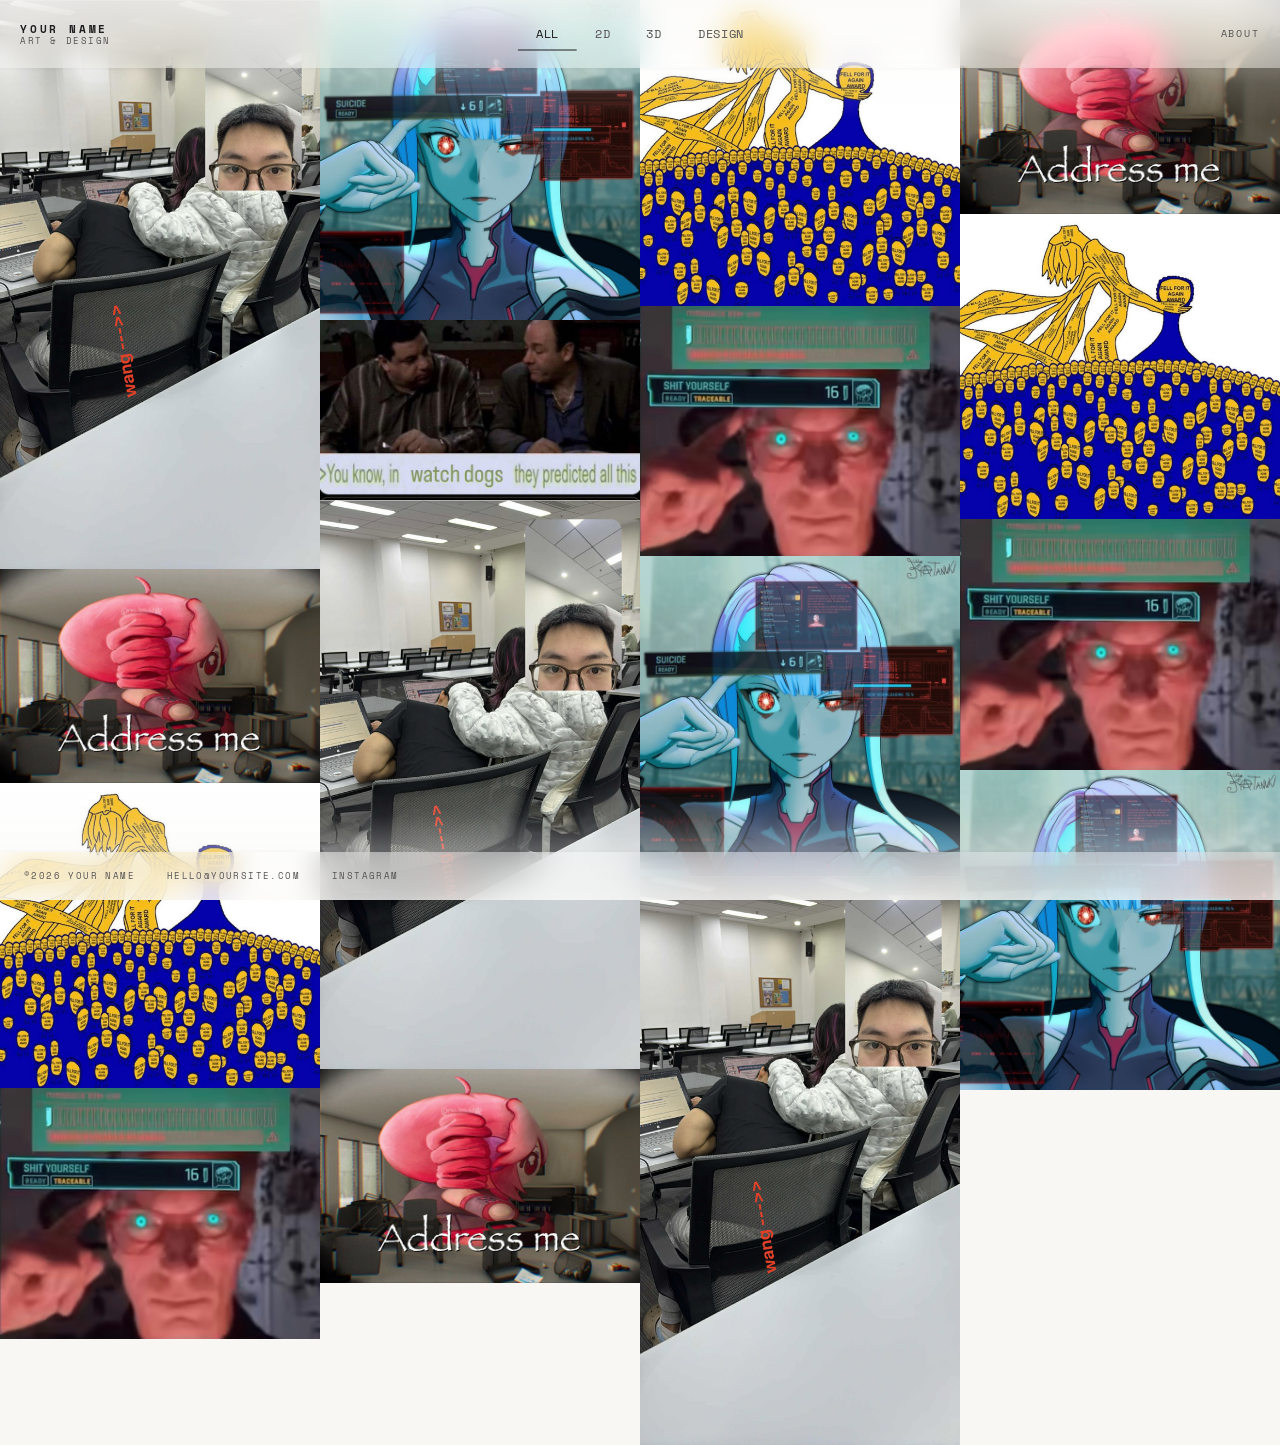
==== commit 6c31c229: "update 12" ====
--- a/index.html
+++ b/index.html
@@ -1,5 +1,6 @@
 <!DOCTYPE html>
 <html lang="en">
+
 <head>
   <meta charset="UTF-8" />
   <meta name="viewport" content="width=device-width, initial-scale=1.0" />
@@ -7,8 +8,11 @@
   <meta name="description" content="Portfolio of art and design work — 2D, 3D, and design." />
   <link rel="stylesheet" href="css/style.css" />
   <link rel="preconnect" href="https://fonts.googleapis.com" />
-  <link href="https://fonts.googleapis.com/css2?family=Cormorant+Garamond:ital,wght@0,300;0,400;0,600;1,300;1,400&family=Space+Mono:wght@400;700&display=swap" rel="stylesheet" />
+  <link
+    href="https://fonts.googleapis.com/css2?family=Cormorant+Garamond:ital,wght@0,300;0,400;0,600;1,300;1,400&family=Space+Mono:wght@400;700&display=swap"
+    rel="stylesheet" />
 </head>
+
 <body data-page="index">
 
   <!-- ─── EDGE FADES ─── -->
@@ -23,13 +27,13 @@
     </a>
 
     <div class="cat-nav-wrap">
-      <div class="glass-pill" aria-hidden="true"></div>
+
       <nav class="cat-nav" aria-label="Gallery categories">
         <div class="cat-nav-indicator" id="navIndicator"></div>
-        <a href="index.html"           class="cat-link active"    data-cat="all">ALL</a>
-        <a href="gallery-2d.html"      class="cat-link "     data-cat="2d">2D</a>
-        <a href="gallery-3d.html"      class="cat-link "     data-cat="3d">3D</a>
-        <a href="gallery-design.html"  class="cat-link " data-cat="design">DESIGN</a>
+        <a href="index.html" class="cat-link active" data-cat="all">ALL</a>
+        <a href="gallery-2d.html" class="cat-link " data-cat="2d">2D</a>
+        <a href="gallery-3d.html" class="cat-link " data-cat="3d">3D</a>
+        <a href="gallery-design.html" class="cat-link " data-cat="design">DESIGN</a>
       </nav>
     </div>
 
@@ -46,16 +50,16 @@
   <!-- ─── LIGHTBOX ─── -->
   <div class="lightbox" id="lightbox" aria-hidden="true">
     <button class="lb-close" id="lbClose" aria-label="Close">✕</button>
-    <button class="lb-prev"  id="lbPrev"  aria-label="Previous">&#8592;</button>
-    <button class="lb-next"  id="lbNext"  aria-label="Next">&#8594;</button>
+    <button class="lb-prev" id="lbPrev" aria-label="Previous">&#8592;</button>
+    <button class="lb-next" id="lbNext" aria-label="Next">&#8594;</button>
     <div class="lb-inner">
       <div class="lb-img-wrap">
         <img class="lb-img" id="lbImg" src="" alt="" />
       </div>
       <div class="lb-meta">
-        <p class="lb-cat"   id="lbCat"></p>
+        <p class="lb-cat" id="lbCat"></p>
         <h2 class="lb-title" id="lbTitle"></h2>
-        <p class="lb-desc"  id="lbDesc"></p>
+        <p class="lb-desc" id="lbDesc"></p>
       </div>
     </div>
   </div>
@@ -70,4 +74,5 @@
   <script src="js/works.js"></script>
   <script src="js/main.js"></script>
 </body>
-</html>
+
+</html>
--- a/css/style.css
+++ b/css/style.css
@@ -3,35 +3,47 @@
    ═══════════════════════════════════════════════ */
 
 /* ── RESET ── */
-*, *::before, *::after { box-sizing: border-box; margin: 0; padding: 0; }
+*,
+*::before,
+*::after {
+  box-sizing: border-box;
+  margin: 0;
+  padding: 0;
+}
 
 /* ── ROOT TOKENS (light mode, matching lam-bao palette) ── */
 :root {
-  --paper:           #fefefe;
+  --paper: #fefefe;
   --paper-secondary: #f8f7f4;
-  --ink:             #1f1f1f;
-  --ink-muted:       #555353;
-  --accent:          #c8a96e;
-  --cat-2d:          #c8a96e;
-  --cat-3d:          #8fb8c8;
-  --cat-design:      #c89eb4;
+  --ink: #1f1f1f;
+  --ink-muted: #555353;
+  --accent: #c8a96e;
+  --cat-2d: #c8a96e;
+  --cat-3d: #8fb8c8;
+  --cat-design: #c89eb4;
 
   --font-display: 'Cormorant Garamond', Georgia, serif;
-  --font-mono:    'Space Mono', 'Courier New', monospace;
-
-  --site-nav-height:    68px;
+  --font-mono: 'Space Mono', 'Courier New', monospace;
+
+  --site-nav-height: 68px;
   --site-footer-height: 48px;
-  --ease:     cubic-bezier(0.25, 0.46, 0.45, 0.94);
+  --ease: cubic-bezier(0.25, 0.46, 0.45, 0.94);
   --ease-out: cubic-bezier(0.16, 1, 0.3, 1);
 }
 
 /* dark mode */
 @media (prefers-color-scheme: dark) {
   :root {
-    --paper:           #000;
+    --paper: #000;
     --paper-secondary: #000;
-    --ink:             #fff;
-    --ink-muted:       rgba(255,255,255,0.6);
+    --ink: #fff;
+    --ink-muted: rgba(255, 255, 255, 0.6);
+  }
+
+  .site-header,
+  .site-footer {
+    background: rgba(0, 0, 0, 0.4);
+    box-shadow: 0 1px 4px rgba(0, 0, 0, 0.1);
   }
 }
 
@@ -40,7 +52,10 @@
   scrollbar-width: none;
   -ms-overflow-style: none;
 }
-html::-webkit-scrollbar { display: none; }
+
+html::-webkit-scrollbar {
+  display: none;
+}
 
 /* ── PAGE FADE TRANSITION ── */
 body {
@@ -54,8 +69,13 @@
 }
 
 @keyframes pageFadeIn {
-  from { opacity: 0; }
-  to   { opacity: 1; }
+  from {
+    opacity: 0;
+  }
+
+  to {
+    opacity: 1;
+  }
 }
 
 body.is-leaving {
@@ -64,8 +84,15 @@
   pointer-events: none;
 }
 
-a { color: inherit; text-decoration: none; }
-img { display: block; max-width: 100%; }
+a {
+  color: inherit;
+  text-decoration: none;
+}
+
+img {
+  display: block;
+  max-width: 100%;
+}
 
 
 /* ══════════════════════════════════════════════
@@ -74,15 +101,20 @@
 
 .site-header {
   position: fixed;
-  top: 0; left: 0; right: 0;
+  top: 0;
+  left: 0;
+  right: 0;
   z-index: 200;
   height: var(--site-nav-height);
   display: flex;
   align-items: center;
   justify-content: space-between;
   padding: 0 1.25rem;
-  background: transparent;
-  pointer-events: none;  /* let clicks through to gallery */
+  background: rgba(255, 255, 255, 0.4);
+  backdrop-filter: blur(16px) saturate(180%);
+  -webkit-backdrop-filter: blur(16px) saturate(180%);
+  box-shadow: 0 1px 4px rgba(0, 0, 0, 0.03);
+  pointer-events: auto;
 }
 
 /* logo – left */
@@ -92,6 +124,7 @@
   flex-direction: column;
   gap: 1px;
 }
+
 .logo-name {
   font-family: var(--font-mono);
   font-size: 0.7rem;
@@ -100,6 +133,7 @@
   font-weight: 700;
   line-height: 1.2;
 }
+
 .logo-sub {
   font-family: var(--font-mono);
   font-size: 0.55rem;
@@ -108,7 +142,7 @@
   line-height: 1;
 }
 
-/* ── LIQUID GLASS PILL (centre, absolute) ── */
+/* ── CATEGORY NAV (centre, absolute) ── */
 .cat-nav-wrap {
   position: absolute;
   left: 50%;
@@ -118,51 +152,6 @@
   height: 49px;
 }
 
-.glass-pill {
-  position: absolute;
-  inset: 0;
-  border-radius: 9999px;
-  background: linear-gradient(180deg,
-    rgba(255,255,255,0.72) 0%,
-    rgba(255,255,255,0.58) 100%);
-  backdrop-filter: blur(20px) saturate(180%);
-  -webkit-backdrop-filter: blur(20px) saturate(180%);
-  border: 1px solid rgba(255,255,255,0.55);
-  box-shadow:
-    inset 0 2px 4px rgba(255,255,255,0.7),
-    inset 0 -1px 2px rgba(0,0,0,0.06),
-    0 4px 16px rgba(0,0,0,0.08);
-  pointer-events: none;
-  z-index: 1;
-  overflow: hidden;
-}
-/* gloss sheen at top of pill */
-.glass-pill::after {
-  content: '';
-  position: absolute;
-  top: 3px; left: 8%; right: 8%;
-  height: 32%;
-  background: linear-gradient(180deg, rgba(255,255,255,0.5) 0%, transparent 100%);
-  border-radius: 9999px 9999px 50% 50%;
-  pointer-events: none;
-}
-
-@media (prefers-color-scheme: dark) {
-  .glass-pill {
-    background: linear-gradient(180deg,
-      rgba(0,0,0,0.85) 0%,
-      rgba(0,0,0,0.90) 100%);
-    border-color: rgba(255,255,255,0.15);
-    box-shadow:
-      inset 0 2px 4px rgba(255,255,255,0.3),
-      inset 0 -1px 2px rgba(0,0,0,0.4),
-      inset 0 0 12px rgba(255,255,255,0.1);
-  }
-  .glass-pill::after {
-    background: linear-gradient(180deg, rgba(255,255,255,0.25) 0%, transparent 100%);
-  }
-}
-
 .cat-nav {
   position: relative;
   z-index: 2;
@@ -188,7 +177,11 @@
   line-height: 1.2;
   cursor: pointer;
 }
-.cat-link:hover { color: var(--ink); }
+
+.cat-link:hover {
+  color: var(--ink);
+}
+
 .cat-link.active {
   color: var(--ink);
   font-weight: 500;
@@ -226,8 +219,11 @@
   gap: 0.35rem;
   position: relative;
 }
+
 .about-link:hover,
-.about-link--active { color: var(--ink); }
+.about-link--active {
+  color: var(--ink);
+}
 
 /* tooltip */
 .about-link::after {
@@ -248,7 +244,10 @@
   pointer-events: none;
   transition: opacity 0.15s;
 }
-.about-link:hover::after { opacity: 1; }
+
+.about-link:hover::after {
+  opacity: 1;
+}
 
 
 /* ══════════════════════════════════════════════
@@ -257,42 +256,46 @@
 
 .edge-fade {
   position: fixed;
-  left: 0; right: 0;
+  left: 0;
+  right: 0;
   height: 120px;
   pointer-events: none;
   z-index: 100;
 }
+
 .edge-fade--top {
   top: 0;
   background: linear-gradient(to bottom,
-    rgba(248,247,244,0.75) 0%,
-    rgba(248,247,244,0.55) 20%,
-    rgba(248,247,244,0.35) 45%,
-    rgba(248,247,244,0.12) 70%,
-    rgba(248,247,244,0) 100%);
-}
+      rgba(248, 247, 244, 0.75) 0%,
+      rgba(248, 247, 244, 0.55) 20%,
+      rgba(248, 247, 244, 0.35) 45%,
+      rgba(248, 247, 244, 0.12) 70%,
+      rgba(248, 247, 244, 0) 100%);
+}
+
 .edge-fade--bottom {
   bottom: 0;
   background: linear-gradient(to top,
-    rgba(248,247,244,0.75) 0%,
-    rgba(248,247,244,0.55) 20%,
-    rgba(248,247,244,0.35) 45%,
-    rgba(248,247,244,0.12) 70%,
-    rgba(248,247,244,0) 100%);
+      rgba(248, 247, 244, 0.75) 0%,
+      rgba(248, 247, 244, 0.55) 20%,
+      rgba(248, 247, 244, 0.35) 45%,
+      rgba(248, 247, 244, 0.12) 70%,
+      rgba(248, 247, 244, 0) 100%);
 }
 
 @media (prefers-color-scheme: dark) {
   .edge-fade--top {
     background: linear-gradient(to bottom,
-      rgba(0,0,0,0.75) 0%, rgba(0,0,0,0.55) 20%,
-      rgba(0,0,0,0.35) 45%, rgba(0,0,0,0.12) 70%,
-      rgba(0,0,0,0) 100%);
-  }
+        rgba(0, 0, 0, 0.75) 0%, rgba(0, 0, 0, 0.55) 20%,
+        rgba(0, 0, 0, 0.35) 45%, rgba(0, 0, 0, 0.12) 70%,
+        rgba(0, 0, 0, 0) 100%);
+  }
+
   .edge-fade--bottom {
     background: linear-gradient(to top,
-      rgba(0,0,0,0.75) 0%, rgba(0,0,0,0.55) 20%,
-      rgba(0,0,0,0.35) 45%, rgba(0,0,0,0.12) 70%,
-      rgba(0,0,0,0) 100%);
+        rgba(0, 0, 0, 0.75) 0%, rgba(0, 0, 0, 0.55) 20%,
+        rgba(0, 0, 0, 0.35) 45%, rgba(0, 0, 0, 0.12) 70%,
+        rgba(0, 0, 0, 0) 100%);
   }
 }
 
@@ -302,7 +305,7 @@
    ══════════════════════════════════════════════ */
 
 .gallery-grid {
-  column-count: 3;
+  column-count: 4;
   column-gap: 0;
   width: 100%;
   /* push below nav; overlapping is fine — lam-bao style */
@@ -322,6 +325,7 @@
     opacity 0.5s var(--ease),
     transform 0.5s var(--ease);
 }
+
 .tile.visible {
   opacity: 1;
   transform: translateY(0);
@@ -334,6 +338,7 @@
   transition: transform 0.65s var(--ease), filter 0.4s;
   filter: saturate(0.9);
 }
+
 .tile:hover .tile-img {
   transform: scale(1.04);
   filter: saturate(1);
@@ -354,12 +359,10 @@
 .tile-overlay {
   position: absolute;
   inset: 0;
-  background: linear-gradient(
-    to top,
-    rgba(31,31,31,0.80) 0%,
-    rgba(31,31,31,0.08) 50%,
-    transparent 100%
-  );
+  background: linear-gradient(to top,
+      rgba(31, 31, 31, 0.80) 0%,
+      rgba(31, 31, 31, 0.08) 50%,
+      transparent 100%);
   opacity: 0;
   transition: opacity 0.3s var(--ease);
   display: flex;
@@ -368,7 +371,10 @@
   padding: 1.25rem 1.4rem;
   gap: 0.2rem;
 }
-.tile:hover .tile-overlay { opacity: 1; }
+
+.tile:hover .tile-overlay {
+  opacity: 1;
+}
 
 .tile-cat {
   font-family: var(--font-mono);
@@ -376,9 +382,18 @@
   letter-spacing: 0.22em;
   text-transform: uppercase;
 }
-[data-cat="2d"]    .tile-cat { color: var(--cat-2d);     }
-[data-cat="3d"]    .tile-cat { color: var(--cat-3d);     }
-[data-cat="design"].tile-cat { color: var(--cat-design); }
+
+[data-cat="2d"] .tile-cat {
+  color: var(--cat-2d);
+}
+
+[data-cat="3d"] .tile-cat {
+  color: var(--cat-3d);
+}
+
+[data-cat="design"].tile-cat {
+  color: var(--cat-design);
+}
 
 .tile-title {
   font-family: var(--font-display);
@@ -392,7 +407,7 @@
   font-family: var(--font-mono);
   font-size: 0.5rem;
   letter-spacing: 0.18em;
-  color: rgba(254,254,254,0.45);
+  color: rgba(254, 254, 254, 0.45);
   margin-top: 0.1rem;
 }
 
@@ -405,7 +420,7 @@
   position: fixed;
   inset: 0;
   z-index: 300;
-  background: rgba(0,0,0,0.96);
+  background: rgba(0, 0, 0, 0.96);
   display: flex;
   align-items: center;
   justify-content: center;
@@ -413,6 +428,7 @@
   pointer-events: none;
   transition: opacity 0.3s var(--ease);
 }
+
 .lightbox.open {
   opacity: 1;
   pointer-events: all;
@@ -423,35 +439,45 @@
   grid-template-columns: 1fr 280px;
   width: min(1200px, 95vw);
   height: min(86vh, 840px);
-  border: 1px solid rgba(255,255,255,0.1);
+  border: 1px solid rgba(255, 255, 255, 0.1);
   background: #111;
   transform: scale(0.96);
   transition: transform 0.35s var(--ease-out);
 }
-.lightbox.open .lb-inner { transform: scale(1); }
+
+.lightbox.open .lb-inner {
+  transform: scale(1);
+}
 
 .lb-img-wrap {
   overflow: hidden;
   background: #0a0a0a;
 }
+
 .lb-img {
   width: 100%;
   height: 100%;
   object-fit: contain;
   transition: opacity 0.22s;
 }
-.lb-img.loading { opacity: 0; }
+
+.lb-img.loading {
+  opacity: 0;
+}
 
 .lb-meta {
   padding: 2.5rem 1.8rem 2rem;
   display: flex;
   flex-direction: column;
   gap: 0.6rem;
-  border-left: 1px solid rgba(255,255,255,0.08);
+  border-left: 1px solid rgba(255, 255, 255, 0.08);
   overflow-y: auto;
   scrollbar-width: none;
 }
-.lb-meta::-webkit-scrollbar { display: none; }
+
+.lb-meta::-webkit-scrollbar {
+  display: none;
+}
 
 .lb-cat {
   font-family: var(--font-mono);
@@ -472,41 +498,62 @@
 .lb-desc {
   font-family: var(--font-display);
   font-size: 1rem;
-  color: rgba(255,255,255,0.45);
+  color: rgba(255, 255, 255, 0.45);
   line-height: 1.7;
   margin-top: auto;
   font-style: italic;
 }
 
-.lb-close, .lb-prev, .lb-next {
+.lb-close,
+.lb-prev,
+.lb-next {
   position: absolute;
   background: none;
-  border: 1px solid rgba(255,255,255,0.15);
-  color: rgba(255,255,255,0.7);
+  border: 1px solid rgba(255, 255, 255, 0.15);
+  color: rgba(255, 255, 255, 0.7);
   cursor: pointer;
   font-family: var(--font-mono);
   transition: background 0.2s, color 0.2s, border-color 0.2s;
 }
-.lb-close:hover, .lb-prev:hover, .lb-next:hover {
+
+.lb-close:hover,
+.lb-prev:hover,
+.lb-next:hover {
   background: var(--accent);
   color: #000;
   border-color: var(--accent);
 }
 
 .lb-close {
-  top: 1.5rem; right: 1.5rem;
-  width: 34px; height: 34px;
+  top: 1.5rem;
+  right: 1.5rem;
+  width: 34px;
+  height: 34px;
   font-size: 0.78rem;
-  display: flex; align-items: center; justify-content: center;
-}
-.lb-prev, .lb-next {
-  top: 50%; transform: translateY(-50%);
-  width: 42px; height: 42px;
+  display: flex;
+  align-items: center;
+  justify-content: center;
+}
+
+.lb-prev,
+.lb-next {
+  top: 50%;
+  transform: translateY(-50%);
+  width: 42px;
+  height: 42px;
   font-size: 1rem;
-  display: flex; align-items: center; justify-content: center;
-}
-.lb-prev { left: 1.25rem; }
-.lb-next { right: 1.25rem; }
+  display: flex;
+  align-items: center;
+  justify-content: center;
+}
+
+.lb-prev {
+  left: 1.25rem;
+}
+
+.lb-next {
+  right: 1.25rem;
+}
 
 
 /* ══════════════════════════════════════════════
@@ -514,9 +561,12 @@
    ══════════════════════════════════════════════ */
 
 .site-footer {
-  position: relative;
-  z-index: 50;
-  border-top: 1px solid rgba(31,31,31,0.1);
+  position: fixed;
+  bottom: 0;
+  left: 0;
+  right: 0;
+  z-index: 200;
+  border-top: none;
   height: var(--site-footer-height);
   padding: 0 1.5rem;
   display: flex;
@@ -527,13 +577,20 @@
   letter-spacing: 0.15em;
   text-transform: uppercase;
   color: var(--ink-muted);
-  background: var(--paper-secondary);
-}
+  background: rgba(255, 255, 255, 0.4);
+  backdrop-filter: blur(16px) saturate(180%);
+  -webkit-backdrop-filter: blur(16px) saturate(180%);
+  box-shadow: 0 -1px 4px rgba(0, 0, 0, 0.03);
+}
+
 .site-footer a {
   color: var(--ink-muted);
   transition: color 0.15s;
 }
-.site-footer a:hover { color: #ff3c3c; }
+
+.site-footer a:hover {
+  color: #ff3c3c;
+}
 
 
 /* ══════════════════════════════════════════════
@@ -563,7 +620,11 @@
   margin-bottom: 2rem;
   color: var(--ink);
 }
-.about-heading em { font-style: italic; color: var(--accent); }
+
+.about-heading em {
+  font-style: italic;
+  color: var(--accent);
+}
 
 .about-body {
   font-family: var(--font-display);
@@ -573,9 +634,18 @@
   margin-bottom: 1.2rem;
   max-width: 52ch;
 }
-.about-body em { color: var(--ink); font-style: italic; }
-
-.about-contact { margin-top: 2.5rem; display: flex; flex-direction: column; gap: 1.2rem; }
+
+.about-body em {
+  color: var(--ink);
+  font-style: italic;
+}
+
+.about-contact {
+  margin-top: 2.5rem;
+  display: flex;
+  flex-direction: column;
+  gap: 1.2rem;
+}
 
 .contact-cta {
   display: inline-block;
@@ -588,9 +658,17 @@
   transition: background 0.2s, color 0.2s;
   align-self: flex-start;
 }
-.contact-cta:hover { background: var(--accent); color: var(--paper); }
-
-.about-links { display: flex; gap: 1.5rem; }
+
+.contact-cta:hover {
+  background: var(--accent);
+  color: var(--paper);
+}
+
+.about-links {
+  display: flex;
+  gap: 1.5rem;
+}
+
 .about-links a {
   font-family: var(--font-mono);
   font-size: 0.62rem;
@@ -600,14 +678,23 @@
   text-underline-offset: 3px;
   transition: color 0.2s;
 }
-.about-links a:hover { color: var(--ink); }
-
-.about-img-wrap { position: sticky; top: calc(var(--site-nav-height) + 2rem); }
+
+.about-links a:hover {
+  color: var(--ink);
+}
+
+.about-img-wrap {
+  position: sticky;
+  top: calc(var(--site-nav-height) + 2rem);
+}
+
 .about-img-placeholder {
   aspect-ratio: 3/4;
-  background: rgba(0,0,0,0.04);
-  border: 1px solid rgba(0,0,0,0.08);
-  display: flex; align-items: center; justify-content: center;
+  background: rgba(0, 0, 0, 0.04);
+  border: 1px solid rgba(0, 0, 0, 0.08);
+  display: flex;
+  align-items: center;
+  justify-content: center;
   font-family: var(--font-mono);
   font-size: 0.6rem;
   letter-spacing: 0.2em;
@@ -615,6 +702,7 @@
   text-align: center;
   line-height: 2;
 }
+
 .about-img-caption {
   display: flex;
   justify-content: space-between;
@@ -625,7 +713,11 @@
   color: var(--ink-muted);
 }
 
-.about-services { border-top: 1px solid rgba(31,31,31,0.12); padding-top: 4rem; }
+.about-services {
+  border-top: 1px solid rgba(31, 31, 31, 0.12);
+  padding-top: 4rem;
+}
+
 .services-heading {
   font-family: var(--font-mono);
   font-size: 0.62rem;
@@ -633,24 +725,46 @@
   color: var(--ink-muted);
   margin-bottom: 2.5rem;
 }
-.services-list { list-style: none; }
+
+.services-list {
+  list-style: none;
+}
+
 .services-list li {
   display: grid;
   grid-template-columns: 120px 1fr;
   align-items: baseline;
   padding: 1.5rem 0;
-  border-bottom: 1px solid rgba(31,31,31,0.1);
+  border-bottom: 1px solid rgba(31, 31, 31, 0.1);
   gap: 2rem;
 }
-.service-cat { font-family: var(--font-mono); font-size: 0.6rem; letter-spacing: 0.2em; color: var(--accent); }
-.service-desc { font-family: var(--font-display); font-size: 1.15rem; color: var(--ink-muted); font-style: italic; }
+
+.service-cat {
+  font-family: var(--font-mono);
+  font-size: 0.6rem;
+  letter-spacing: 0.2em;
+  color: var(--accent);
+}
+
+.service-desc {
+  font-family: var(--font-display);
+  font-size: 1.15rem;
+  color: var(--ink-muted);
+  font-style: italic;
+}
 
 
 /* ══════════════════════════════════════════════
    SCROLLBAR hidden everywhere
    ══════════════════════════════════════════════ */
-::-webkit-scrollbar { display: none !important; }
-* { scrollbar-width: none !important; -ms-overflow-style: none !important; }
+::-webkit-scrollbar {
+  display: none !important;
+}
+
+* {
+  scrollbar-width: none !important;
+  -ms-overflow-style: none !important;
+}
 
 
 /* ══════════════════════════════════════════════
@@ -658,20 +772,52 @@
    ══════════════════════════════════════════════ */
 
 @media (max-width: 1024px) {
-  .gallery-grid { column-count: 2; }
+  .gallery-grid {
+    column-count: 2;
+  }
 }
 
 @media (max-width: 860px) {
-  .lb-inner { grid-template-columns: 1fr; grid-template-rows: 1fr auto; height: 92vh; }
-  .lb-meta { border-left: none; border-top: 1px solid rgba(255,255,255,0.08); padding: 1.2rem 1.5rem; }
-  .about-grid { grid-template-columns: 1fr; gap: 3rem; }
-  .about-img-wrap { position: static; }
-  .logo-sub { display: none; }
-  .cat-link { padding: 10px 12px; }
+  .lb-inner {
+    grid-template-columns: 1fr;
+    grid-template-rows: 1fr auto;
+    height: 92vh;
+  }
+
+  .lb-meta {
+    border-left: none;
+    border-top: 1px solid rgba(255, 255, 255, 0.08);
+    padding: 1.2rem 1.5rem;
+  }
+
+  .about-grid {
+    grid-template-columns: 1fr;
+    gap: 3rem;
+  }
+
+  .about-img-wrap {
+    position: static;
+  }
+
+  .logo-sub {
+    display: none;
+  }
+
+  .cat-link {
+    padding: 10px 12px;
+  }
 }
 
 @media (max-width: 600px) {
-  .gallery-grid { column-count: 1; }
-  .about-page { padding: calc(var(--site-nav-height) + 2rem) 1rem 4rem; }
-  .site-header { padding: 0 1rem; }
-}
+  .gallery-grid {
+    column-count: 1;
+  }
+
+  .about-page {
+    padding: calc(var(--site-nav-height) + 2rem) 1rem 4rem;
+  }
+
+  .site-header {
+    padding: 0 1rem;
+  }
+}
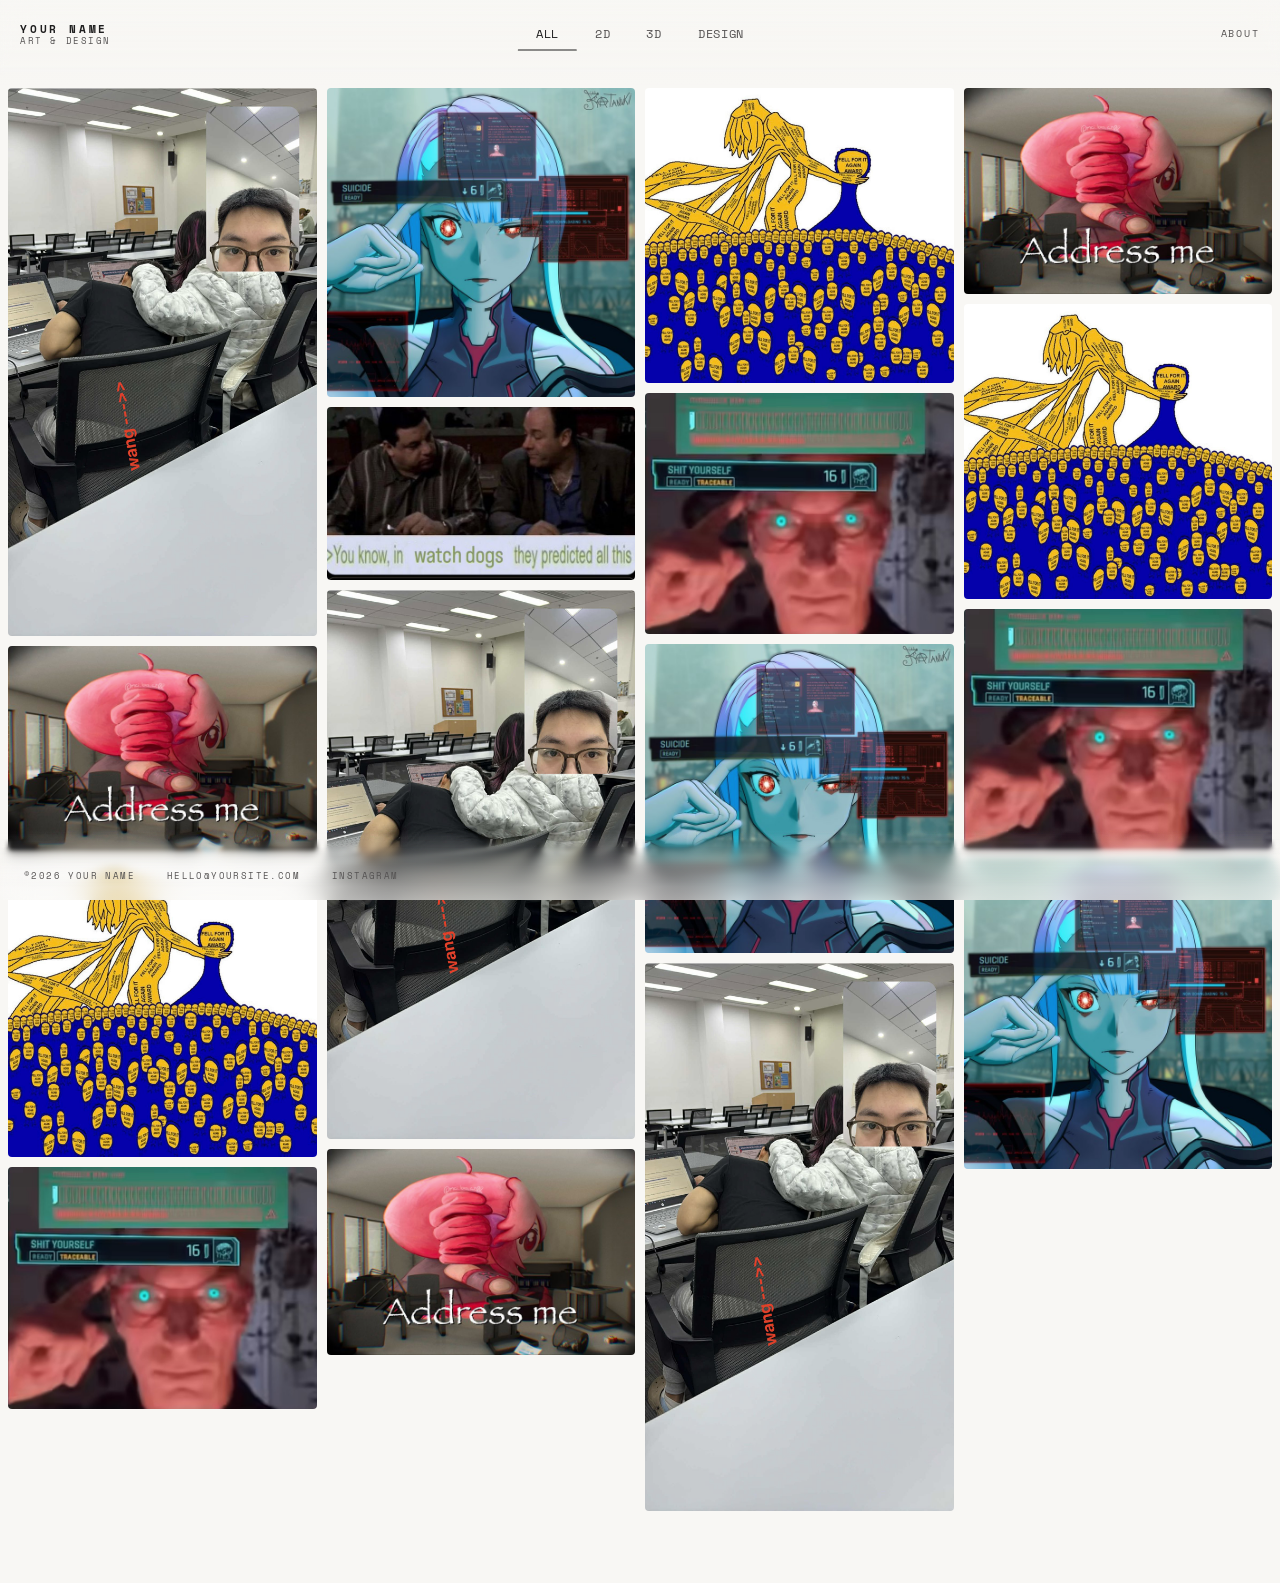
==== commit 1086043a: "Changed many things" ====
--- a/index.html
+++ b/index.html
@@ -16,8 +16,28 @@
 <body data-page="index">
 
   <!-- ─── EDGE FADES ─── -->
-  <div class="edge-fade edge-fade--top" aria-hidden="true"></div>
-  <div class="edge-fade edge-fade--bottom" aria-hidden="true"></div>
+  <div class="edge-fade edge-fade--top" aria-hidden="true">
+    <div class="ef-color"></div>
+    <div class="ef-layer" style="--blur: 0px; --stop1: 100%; --stop2: 100%;"></div>
+    <div class="ef-layer" style="--blur: 0px; --stop1: 92%; --stop2: 100%;"></div>
+    <div class="ef-layer" style="--blur: 0px; --stop1: 84%; --stop2: 98%;"></div>
+    <div class="ef-layer" style="--blur: 2px; --stop1: 74%; --stop2: 88%;"></div>
+    <div class="ef-layer" style="--blur: 4px; --stop1: 62%; --stop2: 76%;"></div>
+    <div class="ef-layer" style="--blur: 7px; --stop1: 48%; --stop2: 62%;"></div>
+    <div class="ef-layer" style="--blur: 10px; --stop1: 34%; --stop2: 48%;"></div>
+    <div class="ef-layer" style="--blur: 16px; --stop1: 20%; --stop2: 34%;"></div>
+  </div>
+  <div class="edge-fade edge-fade--bottom" aria-hidden="true">
+    <div class="ef-color"></div>
+    <div class="ef-layer" style="--blur: 0px; --stop1: 100%; --stop2: 100%;"></div>
+    <div class="ef-layer" style="--blur: 0px; --stop1: 92%; --stop2: 100%;"></div>
+    <div class="ef-layer" style="--blur: 0px; --stop1: 84%; --stop2: 98%;"></div>
+    <div class="ef-layer" style="--blur: 2px; --stop1: 74%; --stop2: 88%;"></div>
+    <div class="ef-layer" style="--blur: 4px; --stop1: 62%; --stop2: 76%;"></div>
+    <div class="ef-layer" style="--blur: 7px; --stop1: 48%; --stop2: 62%;"></div>
+    <div class="ef-layer" style="--blur: 10px; --stop1: 34%; --stop2: 48%;"></div>
+    <div class="ef-layer" style="--blur: 16px; --stop1: 20%; --stop2: 34%;"></div>
+  </div>
 
   <!-- ─── NAVBAR ─── -->
   <header class="site-header">
@@ -71,6 +91,7 @@
     <a href="https://instagram.com/" target="_blank" rel="noopener">Instagram</a>
   </footer>
 
+  <script src="https://unpkg.com/lenis@1.1.5/dist/lenis.min.js"></script>
   <script src="js/works.js"></script>
   <script src="js/main.js"></script>
 </body>
--- a/css/style.css
+++ b/css/style.css
@@ -40,15 +40,10 @@
     --ink-muted: rgba(255, 255, 255, 0.6);
   }
 
-  .site-header,
-  .site-footer {
-    background: rgba(0, 0, 0, 0.4);
-    box-shadow: 0 1px 4px rgba(0, 0, 0, 0.1);
-  }
+  /* .site-header and .site-footer overrides removed for dark mode */
 }
 
 html {
-  scroll-behavior: smooth;
   scrollbar-width: none;
   -ms-overflow-style: none;
 }
@@ -65,6 +60,9 @@
   font-size: 18px;
   line-height: 1.5;
   overflow-x: hidden;
+}
+
+.gallery-grid, .about-page {
   animation: pageFadeIn 0.4s var(--ease) both;
 }
 
@@ -79,9 +77,13 @@
 }
 
 body.is-leaving {
+  pointer-events: none;
+}
+
+body.is-leaving .gallery-grid,
+body.is-leaving .about-page {
   opacity: 0;
   transition: opacity 0.28s var(--ease);
-  pointer-events: none;
 }
 
 a {
@@ -110,10 +112,10 @@
   align-items: center;
   justify-content: space-between;
   padding: 0 1.25rem;
-  background: rgba(255, 255, 255, 0.4);
-  backdrop-filter: blur(16px) saturate(180%);
-  -webkit-backdrop-filter: blur(16px) saturate(180%);
-  box-shadow: 0 1px 4px rgba(0, 0, 0, 0.03);
+  pointer-events: none; /* Let clicks pass through except on children */
+}
+
+.site-header * {
   pointer-events: auto;
 }
 
@@ -258,44 +260,76 @@
   position: fixed;
   left: 0;
   right: 0;
-  height: 120px;
   pointer-events: none;
   z-index: 100;
 }
 
 .edge-fade--top {
   top: 0;
-  background: linear-gradient(to bottom,
-      rgba(248, 247, 244, 0.75) 0%,
-      rgba(248, 247, 244, 0.55) 20%,
-      rgba(248, 247, 244, 0.35) 45%,
-      rgba(248, 247, 244, 0.12) 70%,
-      rgba(248, 247, 244, 0) 100%);
+  height: calc(var(--site-nav-height) + 18px);
 }
 
 .edge-fade--bottom {
   bottom: 0;
-  background: linear-gradient(to top,
-      rgba(248, 247, 244, 0.75) 0%,
-      rgba(248, 247, 244, 0.55) 20%,
-      rgba(248, 247, 244, 0.35) 45%,
-      rgba(248, 247, 244, 0.12) 70%,
-      rgba(248, 247, 244, 0) 100%);
+  height: calc(var(--site-footer-height) + 22px);
+}
+
+.ef-color {
+  position: absolute;
+  inset: 0;
+  z-index: 2;
+}
+
+.edge-fade--top .ef-color {
+  background: linear-gradient(to bottom, 
+    rgba(248, 247, 244, 0.62) 0%, 
+    rgba(248, 247, 244, 0.52) 18%, 
+    rgba(248, 247, 244, 0.38) 40%, 
+    rgba(248, 247, 244, 0.22) 62%, 
+    rgba(248, 247, 244, 0.10) 80%, 
+    rgba(248, 247, 244, 0) 100%);
+}
+
+.edge-fade--bottom .ef-color {
+  background: linear-gradient(to top, 
+    rgba(248, 247, 244, 0.62) 0%, 
+    rgba(248, 247, 244, 0.52) 18%, 
+    rgba(248, 247, 244, 0.38) 40%, 
+    rgba(248, 247, 244, 0.22) 62%, 
+    rgba(248, 247, 244, 0.10) 80%, 
+    rgba(248, 247, 244, 0) 100%);
+}
+
+.ef-layer {
+  position: absolute;
+  inset: 0;
+  pointer-events: none;
+  background-color: rgba(248, 247, 244, 0.01);
+  backdrop-filter: blur(var(--blur));
+  -webkit-backdrop-filter: blur(var(--blur));
+  will-change: backdrop-filter;
+  z-index: 1;
+}
+
+.edge-fade--top .ef-layer {
+  mask-image: linear-gradient(to bottom, rgba(0,0,0,1) 0%, rgba(0,0,0,1) var(--stop1), rgba(0,0,0,0) var(--stop2), rgba(0,0,0,0) 100%);
+  -webkit-mask-image: linear-gradient(to bottom, rgba(0,0,0,1) 0%, rgba(0,0,0,1) var(--stop1), rgba(0,0,0,0) var(--stop2), rgba(0,0,0,0) 100%);
+}
+
+.edge-fade--bottom .ef-layer {
+  mask-image: linear-gradient(to top, rgba(0,0,0,1) 0%, rgba(0,0,0,1) var(--stop1), rgba(0,0,0,0) var(--stop2), rgba(0,0,0,0) 100%);
+  -webkit-mask-image: linear-gradient(to top, rgba(0,0,0,1) 0%, rgba(0,0,0,1) var(--stop1), rgba(0,0,0,0) var(--stop2), rgba(0,0,0,0) 100%);
 }
 
 @media (prefers-color-scheme: dark) {
-  .edge-fade--top {
-    background: linear-gradient(to bottom,
-        rgba(0, 0, 0, 0.75) 0%, rgba(0, 0, 0, 0.55) 20%,
-        rgba(0, 0, 0, 0.35) 45%, rgba(0, 0, 0, 0.12) 70%,
-        rgba(0, 0, 0, 0) 100%);
-  }
-
-  .edge-fade--bottom {
-    background: linear-gradient(to top,
-        rgba(0, 0, 0, 0.75) 0%, rgba(0, 0, 0, 0.55) 20%,
-        rgba(0, 0, 0, 0.35) 45%, rgba(0, 0, 0, 0.12) 70%,
-        rgba(0, 0, 0, 0) 100%);
+  .edge-fade--top .ef-color {
+    background: linear-gradient(to bottom, rgba(0, 0, 0, 0.8) 0%, rgba(0, 0, 0, 0) 100%);
+  }
+  .edge-fade--bottom .ef-color {
+    background: linear-gradient(to top, rgba(0, 0, 0, 0.8) 0%, rgba(0, 0, 0, 0) 100%);
+  }
+  .ef-layer {
+    background-color: rgba(0, 0, 0, 0.01);
   }
 }
 
@@ -306,9 +340,11 @@
 
 .gallery-grid {
   column-count: 4;
-  column-gap: 0;
+  column-gap: 6px;
   width: 100%;
-  /* push below nav; overlapping is fine — lam-bao style */
+  padding: 0 6px;
+  padding-top: calc(var(--site-nav-height) + 18px);
+  padding-bottom: calc(var(--site-footer-height) + 22px);
 }
 
 /* ── TILE ── */
@@ -324,6 +360,9 @@
   transition:
     opacity 0.5s var(--ease),
     transform 0.5s var(--ease);
+  margin-bottom: 6px;
+  border-radius: 6px;
+  padding: 2px;
 }
 
 .tile.visible {
@@ -337,10 +376,10 @@
   display: block;
   transition: transform 0.65s var(--ease), filter 0.4s;
   filter: saturate(0.9);
+  border-radius: 4px;
 }
 
 .tile:hover .tile-img {
-  transform: scale(1.04);
   filter: saturate(1);
 }
 
@@ -354,11 +393,13 @@
   font-size: 0.58rem;
   letter-spacing: 0.2em;
   color: var(--ink-muted);
+  border-radius: 4px;
 }
 
 .tile-overlay {
   position: absolute;
   inset: 0;
+  border-radius: 4px;
   background: linear-gradient(to top,
       rgba(31, 31, 31, 0.80) 0%,
       rgba(31, 31, 31, 0.08) 50%,
@@ -378,7 +419,7 @@
 
 .tile-cat {
   font-family: var(--font-mono);
-  font-size: 0.52rem;
+  font-size: 0.65rem;
   letter-spacing: 0.22em;
   text-transform: uppercase;
 }
@@ -397,7 +438,7 @@
 
 .tile-title {
   font-family: var(--font-display);
-  font-size: 1.15rem;
+  font-size: 1.4rem;
   font-weight: 400;
   color: #fefefe;
   line-height: 1.15;
@@ -405,7 +446,7 @@
 
 .tile-year {
   font-family: var(--font-mono);
-  font-size: 0.5rem;
+  font-size: 0.65rem;
   letter-spacing: 0.18em;
   color: rgba(254, 254, 254, 0.45);
   margin-top: 0.1rem;
@@ -545,6 +586,7 @@
   display: flex;
   align-items: center;
   justify-content: center;
+  padding-bottom: 3px;
 }
 
 .lb-prev {
@@ -577,10 +619,11 @@
   letter-spacing: 0.15em;
   text-transform: uppercase;
   color: var(--ink-muted);
-  background: rgba(255, 255, 255, 0.4);
-  backdrop-filter: blur(16px) saturate(180%);
-  -webkit-backdrop-filter: blur(16px) saturate(180%);
-  box-shadow: 0 -1px 4px rgba(0, 0, 0, 0.03);
+  pointer-events: none; /* Let clicks pass through except on children */
+}
+
+.site-footer * {
+  pointer-events: auto;
 }
 
 .site-footer a {
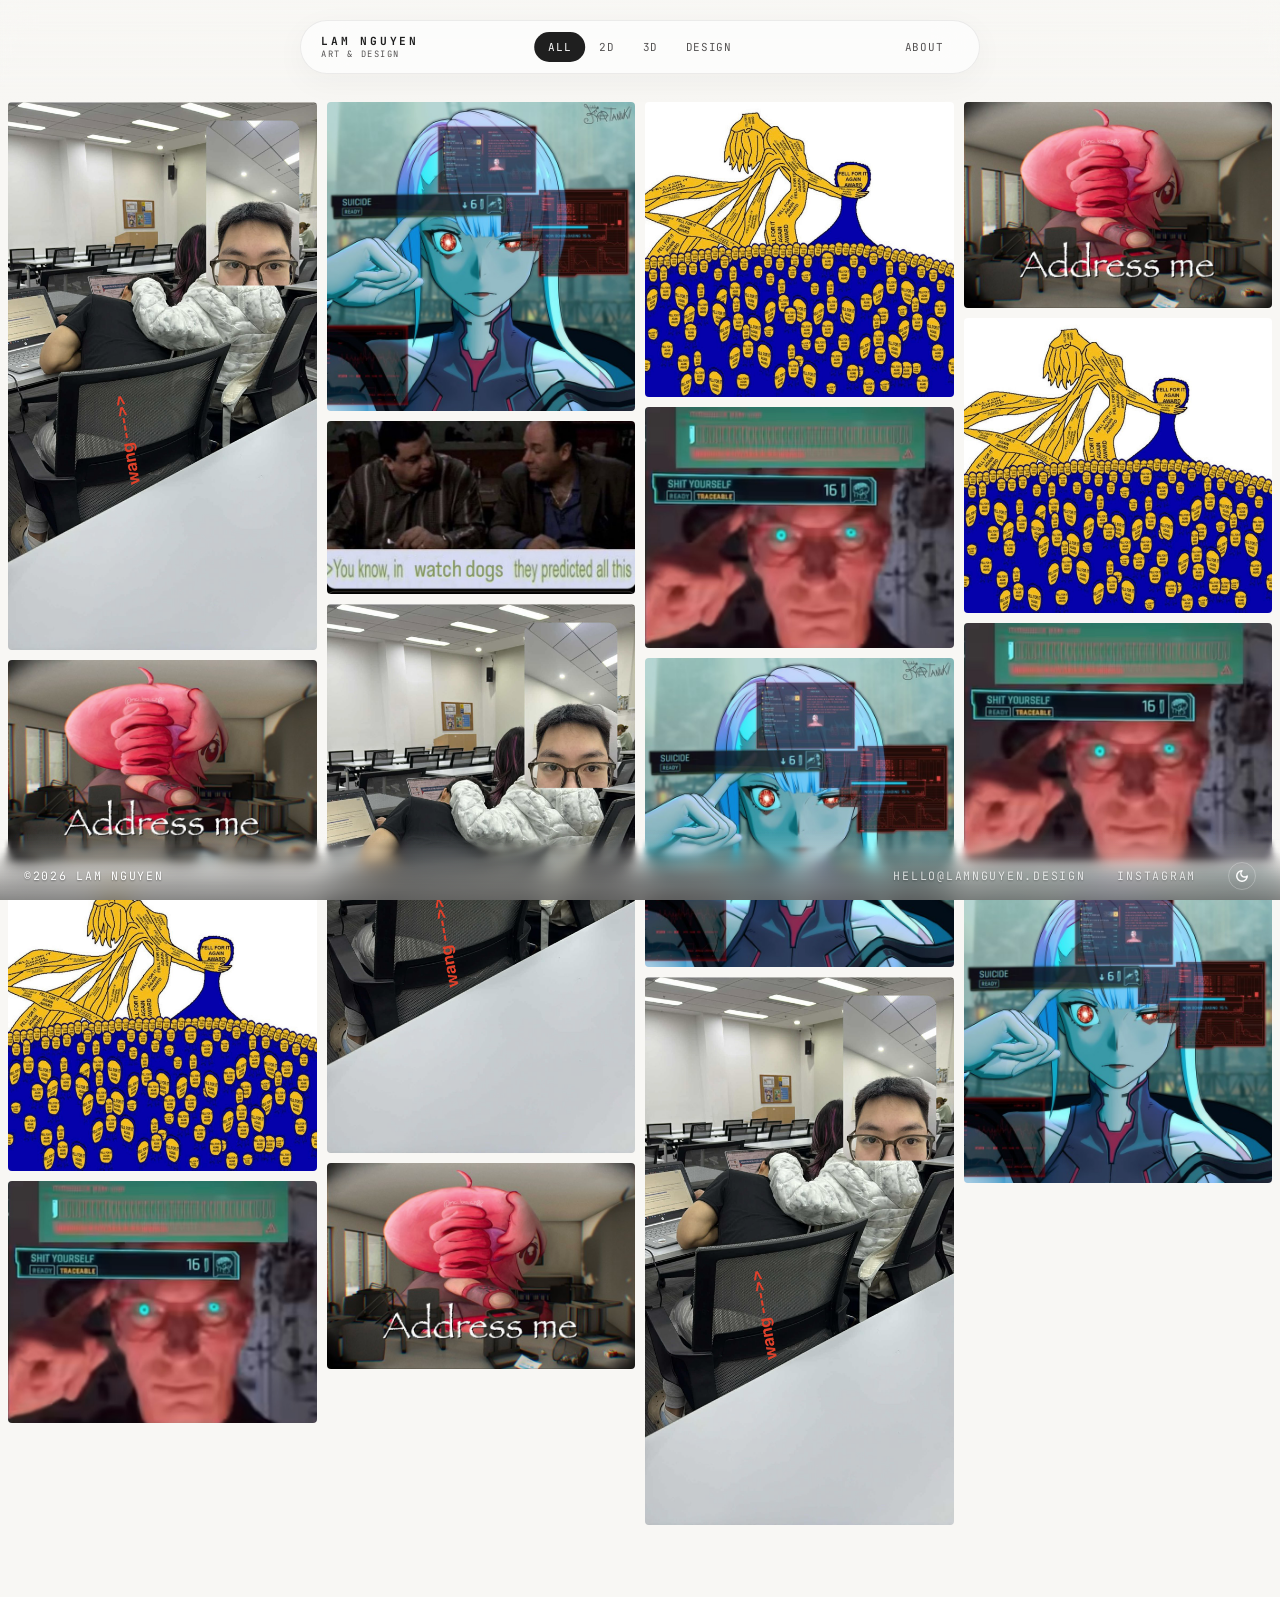
==== commit e5d4d852: "Update portfolio files" ====
--- a/index.html
+++ b/index.html
@@ -4,13 +4,19 @@
 <head>
   <meta charset="UTF-8" />
   <meta name="viewport" content="width=device-width, initial-scale=1.0" />
-  <title>Portfolio — Your Name</title>
+  <title>Portfolio — Lam Nguyen</title>
   <meta name="description" content="Portfolio of art and design work — 2D, 3D, and design." />
+  <script>
+    (function () {
+      const savedTheme = localStorage.getItem('theme');
+      const systemPrefersDark = window.matchMedia('(prefers-color-scheme: dark)').matches;
+      const theme = savedTheme || (systemPrefersDark ? 'dark' : 'light');
+      document.documentElement.setAttribute('data-theme', theme);
+    })();
+  </script>
   <link rel="stylesheet" href="css/style.css" />
   <link rel="preconnect" href="https://fonts.googleapis.com" />
-  <link
-    href="https://fonts.googleapis.com/css2?family=Cormorant+Garamond:ital,wght@0,300;0,400;0,600;1,300;1,400&family=Space+Mono:wght@400;700&display=swap"
-    rel="stylesheet" />
+  <link href="https://fonts.googleapis.com/css2?family=IBM+Plex+Serif:ital,wght@0,300;0,400;0,500;0,600;1,300;1,400&family=JetBrains+Mono:wght@400;700&display=swap" rel="stylesheet" />
 </head>
 
 <body data-page="index">
@@ -41,8 +47,8 @@
 
   <!-- ─── NAVBAR ─── -->
   <header class="site-header">
-    <a class="logo" href="index.html">
-      <span class="logo-name">YOUR NAME</span>
+    <a class="logo" href="index.html#all">
+      <span class="logo-name">LAM NGUYEN</span>
       <span class="logo-sub">ART &amp; DESIGN</span>
     </a>
 
@@ -50,10 +56,10 @@
 
       <nav class="cat-nav" aria-label="Gallery categories">
         <div class="cat-nav-indicator" id="navIndicator"></div>
-        <a href="index.html" class="cat-link active" data-cat="all">ALL</a>
-        <a href="gallery-2d.html" class="cat-link " data-cat="2d">2D</a>
-        <a href="gallery-3d.html" class="cat-link " data-cat="3d">3D</a>
-        <a href="gallery-design.html" class="cat-link " data-cat="design">DESIGN</a>
+        <a href="index.html#all" class="cat-link active" data-cat="all">ALL</a>
+        <a href="index.html#2d" class="cat-link " data-cat="2d">2D</a>
+        <a href="index.html#3d" class="cat-link " data-cat="3d">3D</a>
+        <a href="index.html#design" class="cat-link " data-cat="design">DESIGN</a>
       </nav>
     </div>
 
@@ -70,28 +76,59 @@
   <!-- ─── LIGHTBOX ─── -->
   <div class="lightbox" id="lightbox" aria-hidden="true">
     <button class="lb-close" id="lbClose" aria-label="Close">✕</button>
-    <button class="lb-prev" id="lbPrev" aria-label="Previous">&#8592;</button>
-    <button class="lb-next" id="lbNext" aria-label="Next">&#8594;</button>
-    <div class="lb-inner">
-      <div class="lb-img-wrap">
-        <img class="lb-img" id="lbImg" src="" alt="" />
+    
+    <div class="lb-container">
+      <!-- Left sidebar: Year, Category, and Prev arrow -->
+      <div class="lb-sidebar-left">
+        <div class="lb-left-meta">
+          <div class="lb-year-top" id="lbYearTop"></div>
+          <div class="lb-cat-left" id="lbCatLeft"></div>
+        </div>
+        <button class="lb-prev" id="lbPrev" aria-label="Previous">
+          <svg viewBox="0 0 24 24" fill="none" stroke="currentColor" stroke-width="2" stroke-linecap="round" stroke-linejoin="round" class="arrow-icon"><line x1="19" y1="12" x2="5" y2="12"></line><polyline points="12 19 5 12 12 5"></polyline></svg>
+        </button>
       </div>
-      <div class="lb-meta">
-        <p class="lb-cat" id="lbCat"></p>
-        <h2 class="lb-title" id="lbTitle"></h2>
-        <p class="lb-desc" id="lbDesc"></p>
+      
+      <!-- Center rounded container: Image + Right details -->
+      <div class="lb-inner">
+        <div class="lb-img-wrap">
+          <img class="lb-img" id="lbImg" src="" alt="" />
+        </div>
+        <div class="lb-right">
+          <h2 class="lb-title" id="lbTitle"></h2>
+          <p class="lb-desc" id="lbDesc"></p>
+        </div>
+      </div>
+      
+      <!-- Right sidebar: Next arrow -->
+      <div class="lb-sidebar-right">
+        <button class="lb-next" id="lbNext" aria-label="Next">
+          <svg viewBox="0 0 24 24" fill="none" stroke="currentColor" stroke-width="2" stroke-linecap="round" stroke-linejoin="round" class="arrow-icon"><line x1="5" y1="12" x2="19" y2="12"></line><polyline points="12 5 19 12 12 19"></polyline></svg>
+        </button>
       </div>
     </div>
   </div>
 
   <!-- ─── FOOTER ─── -->
   <footer class="site-footer">
-    <span>©<span id="yr"></span>&nbsp;Your Name</span>
-    <a href="mailto:hello@yoursite.com">hello@yoursite.com</a>
-    <a href="https://instagram.com/" target="_blank" rel="noopener">Instagram</a>
+    <div class="footer-left">
+      <span>©<span id="yr"></span>&nbsp;Lam Nguyen</span>
+    </div>
+    <div class="footer-right">
+      <a href="mailto:hello@lamnguyen.design">hello@lamnguyen.design</a>
+      <a href="https://instagram.com/" target="_blank" rel="noopener">Instagram</a>
+      <button class="theme-toggle-btn" id="themeToggle" aria-label="Toggle Theme">
+        <svg class="sun-icon" viewBox="0 0 24 24" fill="none" stroke="currentColor" stroke-width="2">
+          <circle cx="12" cy="12" r="4"></circle>
+          <path d="M12 2v2M12 20v2M4.93 4.93l1.41 1.41M17.66 17.66l1.41 1.41M2 12h2M20 12h2M6.34 17.66l-1.41 1.41M19.07 4.93l-1.41 1.41"></path>
+        </svg>
+        <svg class="moon-icon" viewBox="0 0 24 24" fill="none" stroke="currentColor" stroke-width="2">
+          <path d="M12 3a6 6 0 0 0 9 9 9 9 0 1 1-9-9Z"></path>
+        </svg>
+      </button>
+    </div>
   </footer>
 
-  <script src="https://unpkg.com/lenis@1.1.5/dist/lenis.min.js"></script>
   <script src="js/works.js"></script>
   <script src="js/main.js"></script>
 </body>
--- a/css/style.css
+++ b/css/style.css
@@ -11,45 +11,46 @@
   padding: 0;
 }
 
-/* ── ROOT TOKENS (light mode, matching lam-bao palette) ── */
-:root {
+/* ── ROOT TOKENS (light mode default, matching lam-bao palette) ── */
+:root,
+html[data-theme="light"] {
   --paper: #fefefe;
   --paper-secondary: #f8f7f4;
   --ink: #1f1f1f;
   --ink-muted: #555353;
-  --accent: #c8a96e;
-  --cat-2d: #c8a96e;
-  --cat-3d: #8fb8c8;
-  --cat-design: #c89eb4;
-
-  --font-display: 'Cormorant Garamond', Georgia, serif;
-  --font-mono: 'Space Mono', 'Courier New', monospace;
-
-  --site-nav-height: 68px;
+  --accent: #0d9488;
+  --cat-2d: #0d9488;
+  --cat-3d: #0a9396;
+  --cat-design: #0077b6;
+
+  --font-display: 'IBM Plex Serif', Georgia, serif;
+  --font-mono: 'JetBrains Mono', 'Courier New', monospace;
+
+  --site-nav-height: 82px;
   --site-footer-height: 48px;
   --ease: cubic-bezier(0.25, 0.46, 0.45, 0.94);
   --ease-out: cubic-bezier(0.16, 1, 0.3, 1);
 }
 
-/* dark mode */
-@media (prefers-color-scheme: dark) {
-  :root {
-    --paper: #000;
-    --paper-secondary: #000;
-    --ink: #fff;
-    --ink-muted: rgba(255, 255, 255, 0.6);
-  }
-
-  /* .site-header and .site-footer overrides removed for dark mode */
+/* dark mode overrides */
+html[data-theme="dark"] {
+  --paper: #000;
+  --paper-secondary: #000;
+  --ink: #fff;
+  --ink-muted: rgba(255, 255, 255, 0.6);
 }
 
 html {
-  scrollbar-width: none;
-  -ms-overflow-style: none;
-}
-
-html::-webkit-scrollbar {
-  display: none;
+  scroll-behavior: smooth;
+}
+
+/* Hide scrollbars globally */
+* {
+  scrollbar-width: none !important;
+  -ms-overflow-style: none !important;
+}
+::-webkit-scrollbar {
+  display: none !important;
 }
 
 /* ── PAGE FADE TRANSITION ── */
@@ -103,25 +104,33 @@
 
 .site-header {
   position: fixed;
-  top: 0;
-  left: 0;
-  right: 0;
+  top: 1.25rem;
+  left: 50%;
+  transform: translateX(-50%);
   z-index: 200;
-  height: var(--site-nav-height);
+  height: 54px;
+  width: min(680px, 92vw);
   display: flex;
   align-items: center;
   justify-content: space-between;
   padding: 0 1.25rem;
-  pointer-events: none; /* Let clicks pass through except on children */
-}
-
-.site-header * {
-  pointer-events: auto;
+  background: rgba(254, 254, 254, 0.75);
+  backdrop-filter: blur(20px);
+  -webkit-backdrop-filter: blur(20px);
+  border: 1px solid rgba(31, 31, 31, 0.08);
+  border-radius: 99px;
+  box-shadow: 0 8px 32px rgba(0, 0, 0, 0.04);
+  transition: background 0.3s, border-color 0.3s;
+}
+
+html[data-theme="dark"] .site-header {
+  background: rgba(15, 15, 15, 0.75);
+  border-color: rgba(255, 255, 255, 0.12);
+  box-shadow: 0 8px 32px rgba(0, 0, 0, 0.25);
 }
 
 /* logo – left */
 .logo {
-  pointer-events: auto;
   display: flex;
   flex-direction: column;
   gap: 1px;
@@ -150,105 +159,96 @@
   left: 50%;
   top: 50%;
   transform: translate(-50%, -50%);
-  pointer-events: auto;
-  height: 49px;
+  height: 36px;
 }
 
 .cat-nav {
   position: relative;
-  z-index: 2;
-  display: flex;
-  align-items: center;
-  height: 49px;
+  display: flex;
+  align-items: center;
+  height: 36px;
   white-space: nowrap;
 }
 
 .cat-link {
   font-family: var(--font-mono);
-  font-size: 12px;
+  font-size: 11px;
   font-weight: 400;
   letter-spacing: 0.06em;
   display: inline-flex;
   align-items: center;
   justify-content: center;
-  padding: 12px 18px;
+  padding: 0 14px;
+  height: 30px;
   color: var(--ink-muted);
-  transition: color 0.15s ease-out, font-weight 0.15s;
+  transition: color 0.25s ease-out;
   position: relative;
-  flex-shrink: 0;
-  line-height: 1.2;
+  z-index: 2;
   cursor: pointer;
+  border-radius: 99px;
+}
+
+.cat-nav:hover .cat-link.active {
+  color: var(--ink-muted);
 }
 
 .cat-link:hover {
   color: var(--ink);
 }
 
+.cat-nav:hover .cat-link:hover {
+  color: var(--paper) !important;
+}
+
+.cat-nav:hover .cat-link.active:hover {
+  color: var(--paper) !important;
+}
+
 .cat-link.active {
-  color: var(--ink);
-  font-weight: 500;
+  color: var(--paper);
 }
 
 /* sliding underline indicator */
 .cat-nav-indicator {
   position: absolute;
-  bottom: 8px;
-  height: 1.5px;
+  top: 50%;
+  transform: translateY(-50%);
+  height: 30px;
   background: var(--ink);
-  border-radius: 2px;
+  border-radius: 99px;
   transition: left 0.3s var(--ease-out), width 0.3s var(--ease-out);
   pointer-events: none;
-  z-index: 3;
-}
-
-/* ── NAV RIGHT: about icon ── */
+  z-index: 1;
+}
+
+/* ── NAV RIGHT: about link styled as modern pill ── */
 .nav-right {
-  pointer-events: auto;
-  display: flex;
-  align-items: center;
-  gap: 0.75rem;
+  display: flex;
+  align-items: center;
 }
 
 .about-link {
   font-family: var(--font-mono);
-  font-size: 0.65rem;
-  letter-spacing: 0.18em;
+  font-size: 11px;
+  letter-spacing: 0.08em;
   color: var(--ink-muted);
-  transition: color 0.15s;
+  transition: color 0.2s, background-color 0.2s, border-color 0.2s;
   cursor: pointer;
-  display: flex;
-  align-items: center;
-  gap: 0.35rem;
-  position: relative;
-}
-
-.about-link:hover,
+  display: inline-flex;
+  align-items: center;
+  padding: 6px 14px;
+  border-radius: 99px;
+  border: 1px solid transparent;
+}
+
+.about-link:hover {
+  color: var(--ink);
+}
+
 .about-link--active {
-  color: var(--ink);
-}
-
-/* tooltip */
-.about-link::after {
-  content: attr(data-tooltip);
-  position: absolute;
-  top: calc(100% + 8px);
-  left: 50%;
-  transform: translateX(-50%);
+  color: var(--paper) !important;
   background: var(--ink);
-  color: var(--paper);
-  font-family: var(--font-mono);
-  font-size: 10px;
-  letter-spacing: 0.1em;
-  padding: 4px 7px;
-  border-radius: 3px;
-  white-space: nowrap;
-  opacity: 0;
-  pointer-events: none;
-  transition: opacity 0.15s;
-}
-
-.about-link:hover::after {
-  opacity: 1;
+  font-weight: 500;
 }
 
 
@@ -321,16 +321,14 @@
   -webkit-mask-image: linear-gradient(to top, rgba(0,0,0,1) 0%, rgba(0,0,0,1) var(--stop1), rgba(0,0,0,0) var(--stop2), rgba(0,0,0,0) 100%);
 }
 
-@media (prefers-color-scheme: dark) {
-  .edge-fade--top .ef-color {
-    background: linear-gradient(to bottom, rgba(0, 0, 0, 0.8) 0%, rgba(0, 0, 0, 0) 100%);
-  }
-  .edge-fade--bottom .ef-color {
-    background: linear-gradient(to top, rgba(0, 0, 0, 0.8) 0%, rgba(0, 0, 0, 0) 100%);
-  }
-  .ef-layer {
-    background-color: rgba(0, 0, 0, 0.01);
-  }
+html[data-theme="dark"] .edge-fade--top .ef-color {
+  background: linear-gradient(to bottom, rgba(0, 0, 0, 0.8) 0%, rgba(0, 0, 0, 0) 100%);
+}
+html[data-theme="dark"] .edge-fade--bottom .ef-color {
+  background: linear-gradient(to top, rgba(0, 0, 0, 0.8) 0%, rgba(0, 0, 0, 0) 100%);
+}
+html[data-theme="dark"] .ef-layer {
+  background-color: rgba(0, 0, 0, 0.01);
 }
 
 
@@ -350,7 +348,7 @@
 /* ── TILE ── */
 .tile {
   position: relative;
-  overflow: hidden;
+  overflow: visible;
   cursor: pointer;
   display: block;
   break-inside: avoid;
@@ -365,6 +363,27 @@
   padding: 2px;
 }
 
+/* Subtle gradient light glow behind the tile on hover */
+.tile::before {
+  content: '';
+  position: absolute;
+  inset: -12px;
+  background: radial-gradient(circle, rgba(13, 148, 136, 0.16) 0%, rgba(13, 148, 136, 0) 70%);
+  z-index: -1;
+  opacity: 0;
+  transition: opacity 0.4s var(--ease);
+  pointer-events: none;
+  border-radius: 12px;
+}
+
+html[data-theme="dark"] .tile::before {
+  background: radial-gradient(circle, rgba(20, 184, 166, 0.24) 0%, rgba(20, 184, 166, 0) 70%);
+}
+
+.tile:hover::before {
+  opacity: 1;
+}
+
 .tile.visible {
   opacity: 1;
   transform: translateY(0);
@@ -475,15 +494,68 @@
   pointer-events: all;
 }
 
+.lb-container {
+  display: grid;
+  grid-template-columns: 180px 1fr 100px;
+  width: min(1560px, 98vw);
+  height: min(92vh, 960px);
+  align-items: center;
+  position: relative;
+}
+
+.lb-sidebar-left {
+  display: flex;
+  flex-direction: column;
+  justify-content: flex-start;
+  height: 100%;
+  padding: 2.5rem 1.5rem;
+  position: relative;
+}
+
+.lb-left-meta {
+  display: flex;
+  flex-direction: column;
+  gap: 0.8rem;
+}
+
+.lb-year-top {
+  font-family: var(--font-mono);
+  font-size: 0.9rem;
+  font-weight: 400;
+  color: rgba(255, 255, 255, 0.6);
+  letter-spacing: 0.05em;
+  align-self: flex-start;
+  width: 100%;
+}
+
+.lb-cat-left {
+  font-family: var(--font-mono);
+  font-size: 1.6rem;
+  font-weight: 700;
+  letter-spacing: 0.05em;
+  color: #fff;
+  text-transform: uppercase;
+}
+
+.lb-sidebar-right {
+  display: flex;
+  align-items: center;
+  justify-content: center;
+  height: 100%;
+  position: relative;
+}
+
 .lb-inner {
-  display: grid;
-  grid-template-columns: 1fr 280px;
-  width: min(1200px, 95vw);
-  height: min(86vh, 840px);
-  border: 1px solid rgba(255, 255, 255, 0.1);
-  background: #111;
-  transform: scale(0.96);
-  transition: transform 0.35s var(--ease-out);
+  display: flex;
+  flex-direction: row;
+  height: 100%;
+  border: 1px solid rgba(255, 255, 255, 0.08);
+  background: #0d0d0d;
+  border-radius: 6px; /* Follow tile rounding */
+  overflow: hidden;
+  transform: scale(0.97);
+  transition: transform 0.45s var(--ease-out);
+  box-shadow: 0 20px 50px rgba(0, 0, 0, 0.5);
 }
 
 .lightbox.open .lb-inner {
@@ -491,58 +563,93 @@
 }
 
 .lb-img-wrap {
+  flex: 1;
   overflow: hidden;
-  background: #0a0a0a;
+  background: #050505;
+  display: flex;
+  align-items: center;
+  justify-content: center;
+  position: relative;
 }
 
 .lb-img {
-  width: 100%;
-  height: 100%;
+  max-width: 100%;
+  max-height: 100%;
   object-fit: contain;
-  transition: opacity 0.22s;
+  border-radius: 2px; /* Center image rounding */
+  transition: opacity 0.22s var(--ease), transform 0.22s var(--ease);
+}
+
+.lb-img.slide-out-left {
+  opacity: 0;
+  transform: translateX(-40px) scale(0.96);
+}
+
+.lb-img.slide-out-right {
+  opacity: 0;
+  transform: translateX(40px) scale(0.96);
+}
+
+.lb-img.slide-in-left {
+  opacity: 0;
+  transform: translateX(-40px) scale(0.96);
+  transition: none !important;
+}
+
+.lb-img.slide-in-right {
+  opacity: 0;
+  transform: translateX(40px) scale(0.96);
+  transition: none !important;
 }
 
 .lb-img.loading {
   opacity: 0;
 }
 
-.lb-meta {
-  padding: 2.5rem 1.8rem 2rem;
+.lb-right {
+  width: 300px;
+  height: 100%;
+  flex-shrink: 0;
+  padding: 3rem 2rem 2.5rem;
   display: flex;
   flex-direction: column;
-  gap: 0.6rem;
+  gap: 1rem;
   border-left: 1px solid rgba(255, 255, 255, 0.08);
   overflow-y: auto;
   scrollbar-width: none;
-}
-
-.lb-meta::-webkit-scrollbar {
+  background: #0d0d0d;
+  transition: width 0.4s var(--ease), margin-right 0.4s var(--ease), opacity 0.4s var(--ease), border-left-color 0.4s var(--ease);
+}
+
+/* Collapse right sidebar when image is zoomed */
+.lightbox.lb-zoomed .lb-right {
+  width: 0px !important;
+  margin-right: -300px !important;
+  opacity: 0 !important;
+  pointer-events: none;
+  border-left-color: transparent !important;
+}
+
+.lb-right::-webkit-scrollbar {
   display: none;
-}
-
-.lb-cat {
-  font-family: var(--font-mono);
-  font-size: 0.55rem;
-  letter-spacing: 0.25em;
-  text-transform: uppercase;
-  color: var(--accent);
 }
 
 .lb-title {
   font-family: var(--font-display);
-  font-size: 2rem;
-  font-weight: 300;
-  line-height: 1.05;
-  color: #fefefe;
+  font-size: 2.2rem;
+  font-weight: 500;
+  line-height: 1.1;
+  color: #fff;
+  letter-spacing: -0.01em;
 }
 
 .lb-desc {
   font-family: var(--font-display);
-  font-size: 1rem;
-  color: rgba(255, 255, 255, 0.45);
+  font-size: 1.05rem;
+  color: rgba(255, 255, 255, 0.5);
   line-height: 1.7;
-  margin-top: auto;
   font-style: italic;
+  margin-top: 0.5rem;
 }
 
 .lb-close,
@@ -554,7 +661,7 @@
   color: rgba(255, 255, 255, 0.7);
   cursor: pointer;
   font-family: var(--font-mono);
-  transition: background 0.2s, color 0.2s, border-color 0.2s;
+  transition: background 0.2s ease, color 0.2s ease, border-color 0.2s ease, opacity 0.5s var(--ease-out), transform 0.5s var(--ease-out);
 }
 
 .lb-close:hover,
@@ -566,35 +673,158 @@
 }
 
 .lb-close {
-  top: 1.5rem;
-  right: 1.5rem;
-  width: 34px;
-  height: 34px;
-  font-size: 0.78rem;
+  top: 2rem;
+  right: 2rem;
+  width: 38px;
+  height: 38px;
+  border-radius: 50%;
+  font-size: 0.9rem;
   display: flex;
   align-items: center;
   justify-content: center;
+  z-index: 320;
+}
+
+.lb-close:hover {
+  transform: scale(1.08);
 }
 
 .lb-prev,
 .lb-next {
   top: 50%;
   transform: translateY(-50%);
-  width: 42px;
-  height: 42px;
-  font-size: 1rem;
+  width: 48px;
+  height: 48px;
+  border-radius: 50%;
   display: flex;
   align-items: center;
   justify-content: center;
-  padding-bottom: 3px;
+  z-index: 310;
 }
 
 .lb-prev {
-  left: 1.25rem;
+  left: 1.5rem;
 }
 
 .lb-next {
-  right: 1.25rem;
+  right: 1.5rem;
+}
+
+.lb-prev:hover,
+.lb-next:hover {
+  transform: translateY(-50%) scale(1.06);
+}
+
+.arrow-icon {
+  width: 18px;
+  height: 18px;
+  stroke: currentColor;
+  stroke-width: 2.5;
+  fill: none;
+}
+
+/* Entrance float-in animations for details */
+.lb-left-meta,
+.lb-right,
+.lb-prev,
+.lb-next,
+.lb-close {
+  opacity: 0;
+}
+
+.lb-left-meta {
+  transform: translateX(-15px);
+  transition: opacity 0.5s var(--ease-out), transform 0.5s var(--ease-out);
+  transition-delay: 0.45s;
+}
+
+.lb-right {
+  transform: translateX(15px);
+  transition: opacity 0.5s var(--ease-out), transform 0.5s var(--ease-out);
+  transition-delay: 0.45s;
+}
+
+.lb-close {
+  transform: translateY(-10px);
+  transition-delay: 0s, 0s, 0s, 0.55s, 0.55s;
+}
+
+.lb-prev {
+  transform: translateY(-50%) translateX(-10px);
+  transition-delay: 0s, 0s, 0s, 0.5s, 0.5s;
+}
+
+.lb-next {
+  transform: translateY(-50%) translateX(10px);
+  transition-delay: 0s, 0s, 0s, 0.5s, 0.5s;
+}
+
+.lightbox.open .lb-left-meta,
+.lightbox.open .lb-right {
+  opacity: 1;
+  transform: translateX(0);
+}
+
+.lightbox.open .lb-close {
+  opacity: 1;
+  transform: translateY(0);
+}
+
+.lightbox.open .lb-prev,
+.lightbox.open .lb-next {
+  opacity: 1;
+  transform: translateY(-50%) translateX(0);
+}
+
+/* ── LIGHTBOX LIGHT THEME ── */
+html[data-theme="light"] .lightbox {
+  background: rgba(254, 254, 254, 0.96);
+}
+
+html[data-theme="light"] .lb-inner {
+  background: var(--paper);
+  border-color: rgba(31, 31, 31, 0.08);
+  box-shadow: 0 20px 50px rgba(0, 0, 0, 0.06);
+}
+
+html[data-theme="light"] .lb-img-wrap {
+  background: var(--paper-secondary);
+}
+
+html[data-theme="light"] .lb-right {
+  background: var(--paper);
+  border-left-color: rgba(31, 31, 31, 0.08);
+}
+
+html[data-theme="light"] .lb-title {
+  color: var(--ink);
+}
+
+html[data-theme="light"] .lb-desc {
+  color: var(--ink-muted);
+}
+
+html[data-theme="light"] .lb-cat-left {
+  color: var(--ink);
+}
+
+html[data-theme="light"] .lb-year-top {
+  color: var(--ink-muted);
+}
+
+html[data-theme="light"] .lb-close,
+html[data-theme="light"] .lb-prev,
+html[data-theme="light"] .lb-next {
+  border-color: rgba(31, 31, 31, 0.15);
+  color: rgba(31, 31, 31, 0.7);
+}
+
+html[data-theme="light"] .lb-close:hover,
+html[data-theme="light"] .lb-prev:hover,
+html[data-theme="light"] .lb-next:hover {
+  background: var(--accent);
+  color: #fff;
+  border-color: var(--accent);
 }
 
 
@@ -613,26 +843,103 @@
   padding: 0 1.5rem;
   display: flex;
   align-items: center;
-  gap: 2rem;
-  font-family: var(--font-mono);
-  font-size: 0.58rem;
+  justify-content: space-between;
+  font-family: var(--font-mono);
+  font-size: 0.72rem; /* Increased font size */
   letter-spacing: 0.15em;
   text-transform: uppercase;
-  color: var(--ink-muted);
+  color: #fff; /* White color */
   pointer-events: none; /* Let clicks pass through except on children */
+  /* Elegant dark bottom backing for readability in both modes */
+  background: linear-gradient(to top, rgba(0, 0, 0, 0.45) 0%, rgba(0, 0, 0, 0) 100%);
+  text-shadow: 0 1px 2px rgba(0, 0, 0, 0.4);
 }
 
 .site-footer * {
   pointer-events: auto;
 }
 
+.footer-left {
+  display: flex;
+  align-items: center;
+}
+
+.footer-right {
+  display: flex;
+  align-items: center;
+  gap: 2rem;
+}
+
 .site-footer a {
-  color: var(--ink-muted);
-  transition: color 0.15s;
+  color: #fff;
+  opacity: 0.75;
+  transition: opacity 0.2s, color 0.2s;
 }
 
 .site-footer a:hover {
-  color: #ff3c3c;
+  opacity: 1;
+  color: #fff;
+}
+
+/* ── THEME TOGGLE BUTTON ── */
+.theme-toggle-btn {
+  background: none;
+  border: 1px solid rgba(255, 255, 255, 0.25);
+  color: #fff;
+  width: 28px;
+  height: 28px;
+  border-radius: 50%;
+  display: flex;
+  align-items: center;
+  justify-content: center;
+  cursor: pointer;
+  padding: 0;
+  transition: border-color 0.2s, background-color 0.2s, transform 0.25s var(--ease);
+}
+
+.theme-toggle-btn:hover {
+  border-color: #fff;
+  background-color: rgba(255, 255, 255, 0.15);
+  transform: scale(1.08);
+}
+
+.theme-toggle-btn svg {
+  width: 14px;
+  height: 14px;
+  stroke: currentColor;
+  stroke-width: 2.5;
+  fill: none;
+  stroke-linecap: round;
+  stroke-linejoin: round;
+  transition: transform 0.5s var(--ease-out);
+}
+
+.theme-toggle-btn:active svg {
+  transform: rotate(45deg) scale(0.85);
+}
+
+/* Toggle SVG visibility based on active theme */
+html[data-theme="dark"] .sun-icon {
+  display: block;
+}
+html[data-theme="dark"] .moon-icon {
+  display: none;
+}
+html[data-theme="light"] .sun-icon {
+  display: none;
+}
+html[data-theme="light"] .moon-icon {
+  display: block;
+}
+
+/* ── SMOOTH THEME TRANSITION ── */
+html.theme-transition,
+html.theme-transition *,
+html.theme-transition .site-header,
+html.theme-transition .edge-fade--top .ef-color,
+html.theme-transition .edge-fade--bottom .ef-color,
+html.theme-transition .ef-layer {
+  transition: background-color 0.35s ease, color 0.35s ease, border-color 0.35s ease, backdrop-filter 0.35s ease, box-shadow 0.35s ease !important;
 }
 
 
@@ -797,18 +1104,6 @@
 }
 
 
-/* ══════════════════════════════════════════════
-   SCROLLBAR hidden everywhere
-   ══════════════════════════════════════════════ */
-::-webkit-scrollbar {
-  display: none !important;
-}
-
-* {
-  scrollbar-width: none !important;
-  -ms-overflow-style: none !important;
-}
-
 
 /* ══════════════════════════════════════════════
    RESPONSIVE
@@ -821,16 +1116,76 @@
 }
 
 @media (max-width: 860px) {
+  .lb-container {
+    grid-template-columns: 1fr;
+    grid-template-rows: auto 1fr auto;
+    height: 90vh;
+    width: 94vw;
+    gap: 0.8rem;
+  }
+
+  .lb-sidebar-left {
+    height: auto;
+    padding: 1rem 0.5rem;
+    flex-direction: row;
+    justify-content: space-between;
+    align-items: center;
+  }
+
+  .lb-left-meta {
+    flex-direction: row;
+    align-items: baseline;
+    gap: 1.5rem;
+    width: auto;
+  }
+
+  .lb-year-top {
+    border-bottom: none;
+    padding-bottom: 0;
+    width: auto;
+    font-size: 1rem;
+  }
+
+  .lb-cat-left {
+    font-size: 1.1rem;
+  }
+
+  .lb-sidebar-right {
+    height: auto;
+    justify-content: center;
+    padding: 0.5rem 0;
+  }
+
   .lb-inner {
-    grid-template-columns: 1fr;
-    grid-template-rows: 1fr auto;
-    height: 92vh;
-  }
-
-  .lb-meta {
+    flex-direction: column;
+    transform: scale(0.99);
+  }
+
+  .lb-right {
+    width: 100%;
+    height: auto;
     border-left: none;
     border-top: 1px solid rgba(255, 255, 255, 0.08);
-    padding: 1.2rem 1.5rem;
+    padding: 1.5rem 1.2rem;
+  }
+
+  .lb-prev {
+    position: fixed;
+    left: 1rem;
+    top: 50%;
+    transform: translateY(-50%);
+  }
+
+  .lb-next {
+    position: fixed;
+    right: 1rem;
+    top: 50%;
+    transform: translateY(-50%);
+  }
+
+  .lightbox.open .lb-prev,
+  .lightbox.open .lb-next {
+    transform: translateY(-50%);
   }
 
   .about-grid {
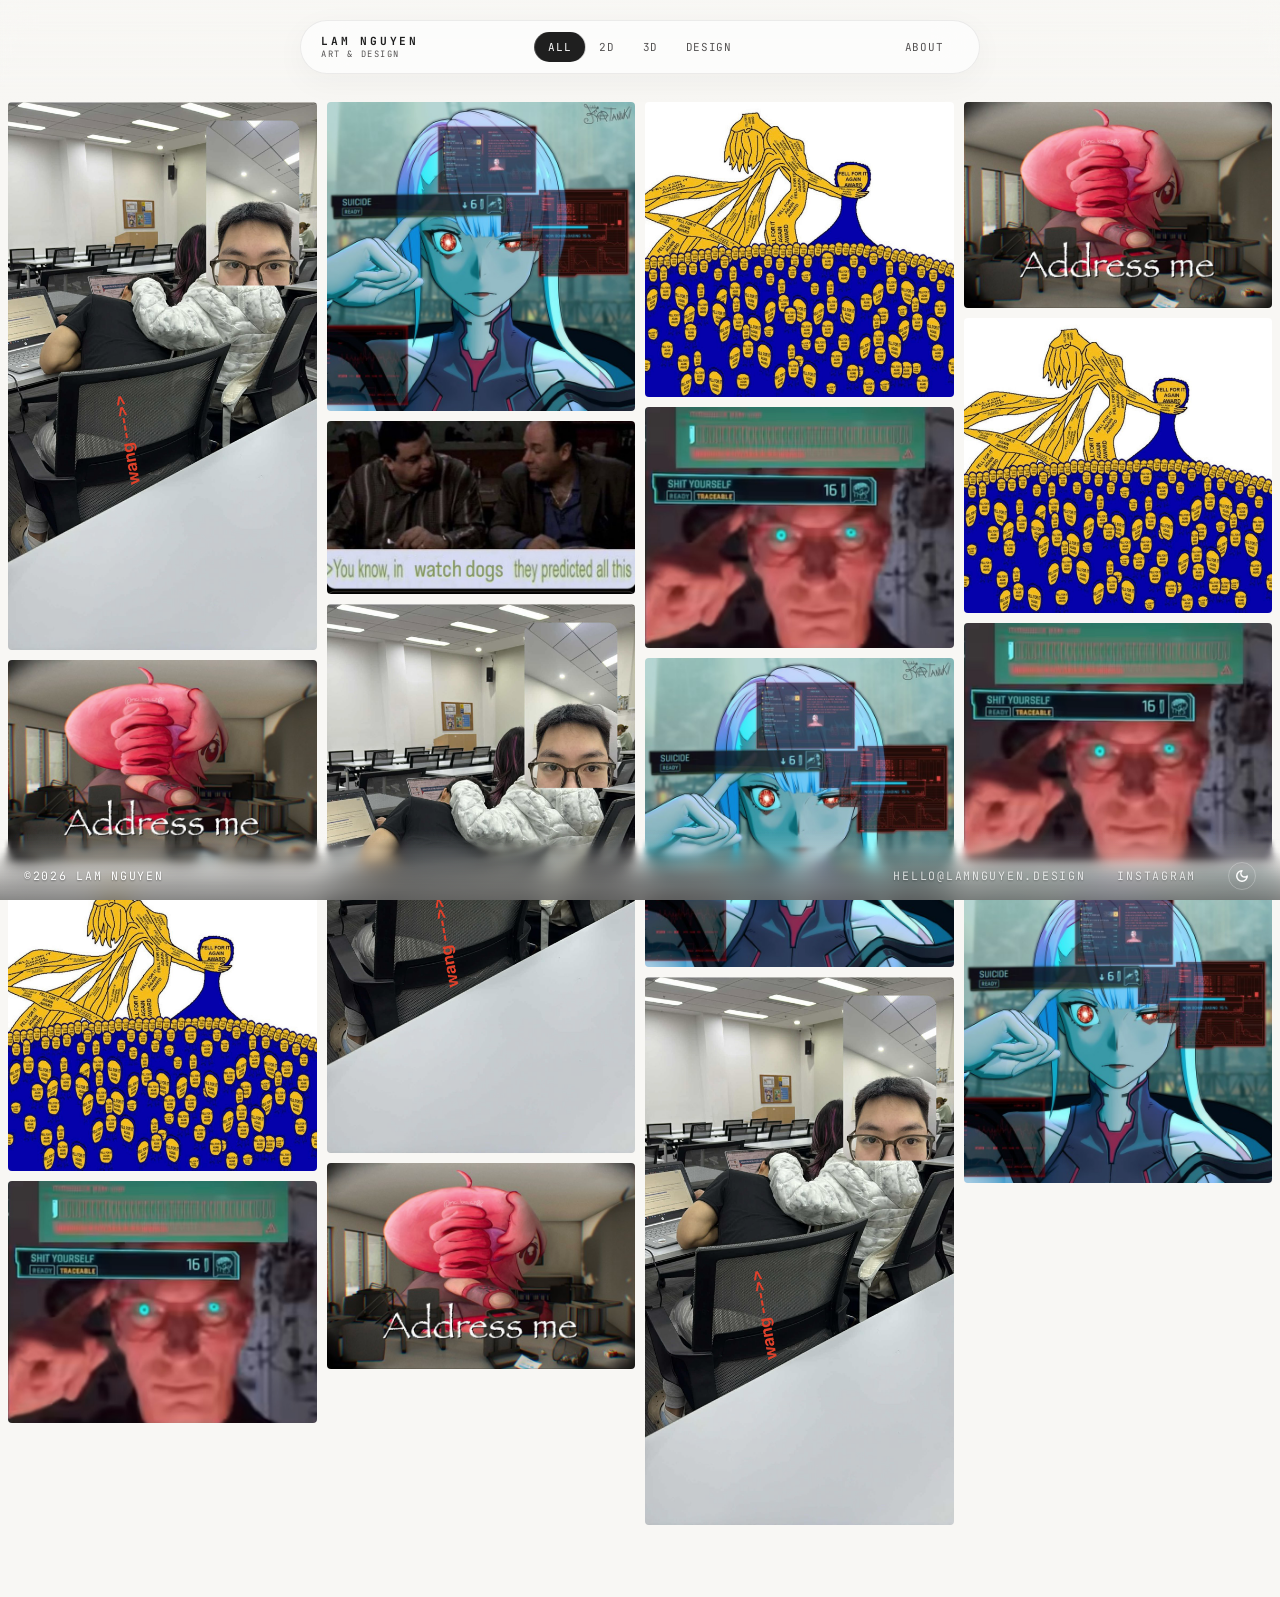
==== commit e9abc556: "Web v3 update" ====
--- a/index.html
+++ b/index.html
@@ -20,6 +20,11 @@
 </head>
 
 <body data-page="index">
+
+  <!-- ─── LOADING SCREEN ─── -->
+  <div id="loader" class="loader-overlay" aria-live="polite">
+    <div class="loader-percentage" id="loaderPercentage">00%</div>
+  </div>
 
   <!-- ─── EDGE FADES ─── -->
   <div class="edge-fade edge-fade--top" aria-hidden="true">
@@ -129,6 +134,7 @@
     </div>
   </footer>
 
+  <script src="https://cdnjs.cloudflare.com/ajax/libs/gsap/3.12.5/gsap.min.js"></script>
   <script src="js/works.js"></script>
   <script src="js/main.js"></script>
 </body>
--- a/css/style.css
+++ b/css/style.css
@@ -63,6 +63,16 @@
   overflow-x: hidden;
 }
 
+/* Smoothly transition blur filter for all top-level page components */
+body > *:not(.lightbox):not(.lb-flip-temp) {
+  transition: filter 0.45s var(--ease);
+}
+
+/* Apply deep blur to the whole site behind the zooming image when lightbox is active */
+body.lightbox-active > *:not(.lightbox):not(.lb-flip-temp) {
+  filter: blur(8px) saturate(0.85);
+}
+
 .gallery-grid, .about-page {
   animation: pageFadeIn 0.4s var(--ease) both;
 }
@@ -85,6 +95,44 @@
 body.is-leaving .about-page {
   opacity: 0;
   transition: opacity 0.28s var(--ease);
+}
+
+/* ── LOADING SCREEN ── */
+.loader-overlay {
+  position: fixed;
+  inset: 0;
+  background: var(--paper);
+  z-index: 9999;
+  display: flex;
+  align-items: flex-end;
+  justify-content: flex-end;
+  padding: 3rem 4rem;
+  pointer-events: all;
+  will-change: transform;
+}
+
+.loader-percentage {
+  font-family: var(--font-mono);
+  font-size: clamp(3.5rem, 9vw, 7.5rem);
+  font-weight: 700;
+  color: var(--ink);
+  line-height: 0.9;
+  letter-spacing: -0.03em;
+  user-select: none;
+}
+
+body.loading-active {
+  overflow: hidden !important;
+}
+
+body.loading-active .site-footer {
+  pointer-events: none !important;
+}
+
+@media (max-width: 600px) {
+  .loader-overlay {
+    padding: 2rem;
+  }
 }
 
 a {
@@ -188,20 +236,8 @@
   border-radius: 99px;
 }
 
-.cat-nav:hover .cat-link.active {
-  color: var(--ink-muted);
-}
-
 .cat-link:hover {
   color: var(--ink);
-}
-
-.cat-nav:hover .cat-link:hover {
-  color: var(--paper) !important;
-}
-
-.cat-nav:hover .cat-link.active:hover {
-  color: var(--paper) !important;
 }
 
 .cat-link.active {
@@ -211,14 +247,14 @@
 /* sliding underline indicator */
 .cat-nav-indicator {
   position: absolute;
-  top: 50%;
-  transform: translateY(-50%);
+  top: 3px;
+  left: 0;
   height: 30px;
   background: var(--ink);
   border-radius: 99px;
-  transition: left 0.3s var(--ease-out), width 0.3s var(--ease-out);
   pointer-events: none;
   z-index: 1;
+  will-change: transform, width;
 }
 
 /* ── NAV RIGHT: about link styled as modern pill ── */
@@ -354,13 +390,27 @@
   break-inside: avoid;
   background: var(--paper-secondary);
   opacity: 0;
-  transform: translateY(12px);
+  transform: translateY(-30px);
   transition:
     opacity 0.5s var(--ease),
     transform 0.5s var(--ease);
   margin-bottom: 6px;
   border-radius: 6px;
   padding: 2px;
+}
+
+/* Lock tiles while loader is active to prevent premature animations */
+body.loading-active .tile {
+  opacity: 0 !important;
+  transform: translateY(-30px) !important;
+  transition: none !important;
+}
+
+/* Exiting state for category switching (animating downward) */
+.tile.is-exiting {
+  opacity: 0 !important;
+  transform: translateY(30px) !important;
+  transition: opacity 0.25s var(--ease), transform 0.25s var(--ease) !important;
 }
 
 /* Subtle gradient light glow behind the tile on hover */
@@ -393,9 +443,16 @@
   width: 100%;
   height: auto;
   display: block;
-  transition: transform 0.65s var(--ease), filter 0.4s;
+  transition: transform 0.65s var(--ease), filter 0.4s var(--ease), opacity 0.4s var(--ease);
   filter: saturate(0.9);
   border-radius: 4px;
+}
+
+/* Glassmorphic/blurred footprint when the image tile is lifted into the lightbox */
+.tile-img.is-lifted {
+  filter: blur(12px) saturate(0.6) !important;
+  opacity: 0.35 !important;
+  transform: scale(0.96);
 }
 
 .tile:hover .tile-img {
@@ -480,18 +537,62 @@
   position: fixed;
   inset: 0;
   z-index: 300;
-  background: rgba(0, 0, 0, 0.96);
+  background: rgba(0, 0, 0, 0);
   display: flex;
   align-items: center;
   justify-content: center;
   opacity: 0;
   pointer-events: none;
-  transition: opacity 0.3s var(--ease);
+  transition: opacity 0.45s var(--ease), background-color 0.45s var(--ease);
 }
 
 .lightbox.open {
   opacity: 1;
   pointer-events: all;
+  background: rgba(0, 0, 0, 0.96);
+  transition: opacity 0.45s var(--ease), background-color 0.45s var(--ease);
+}
+
+/* ── LIGHTBOX ZOOM TRANSITIONS ── */
+.lb-flip-temp {
+  position: fixed;
+  z-index: 9999;
+  pointer-events: none;
+  transition: all 0.45s cubic-bezier(0.16, 1, 0.3, 1);
+  will-change: transform, top, left, width, height, border-radius;
+}
+
+/* Zooming open state: background must remain transparent, details hidden */
+.lightbox.is-zooming-open {
+  background: rgba(0, 0, 0, 0) !important;
+  opacity: 1 !important;
+}
+
+.lightbox.is-zooming-open .lb-container,
+.lightbox.is-zooming-open .lb-close,
+.lightbox.is-zooming-open .lb-prev,
+.lightbox.is-zooming-open .lb-next {
+  opacity: 0 !important;
+  transition: none !important;
+}
+
+.lightbox.is-zooming-open #lbImg {
+  opacity: 0 !important;
+  transition: none !important;
+}
+
+/* Zooming close state: details hidden immediately, background fades naturally */
+.lightbox.is-zooming-close .lb-container,
+.lightbox.is-zooming-close .lb-close,
+.lightbox.is-zooming-close .lb-prev,
+.lightbox.is-zooming-close .lb-next {
+  opacity: 0 !important;
+  transition: none !important;
+}
+
+.lightbox.is-zooming-close #lbImg {
+  opacity: 0 !important;
+  transition: none !important;
 }
 
 .lb-container {
@@ -501,6 +602,14 @@
   height: min(92vh, 960px);
   align-items: center;
   position: relative;
+  opacity: 0;
+  transform: translateY(15px);
+  transition: opacity 0.5s var(--ease), transform 0.5s var(--ease-out);
+}
+
+.lightbox.open:not(.is-zooming-open) .lb-container {
+  opacity: 1;
+  transform: translateY(0);
 }
 
 .lb-sidebar-left {
@@ -558,7 +667,7 @@
   box-shadow: 0 20px 50px rgba(0, 0, 0, 0.5);
 }
 
-.lightbox.open .lb-inner {
+.lightbox.open:not(.is-zooming-open) .lb-inner {
   transform: scale(1);
 }
 
@@ -683,10 +792,17 @@
   align-items: center;
   justify-content: center;
   z-index: 320;
+  opacity: 0;
+  transform: scale(0.9);
+}
+
+.lightbox.open:not(.is-zooming-open) .lb-close {
+  opacity: 1;
+  transform: scale(1);
 }
 
 .lb-close:hover {
-  transform: scale(1.08);
+  transform: scale(1.08) !important;
 }
 
 .lb-prev,
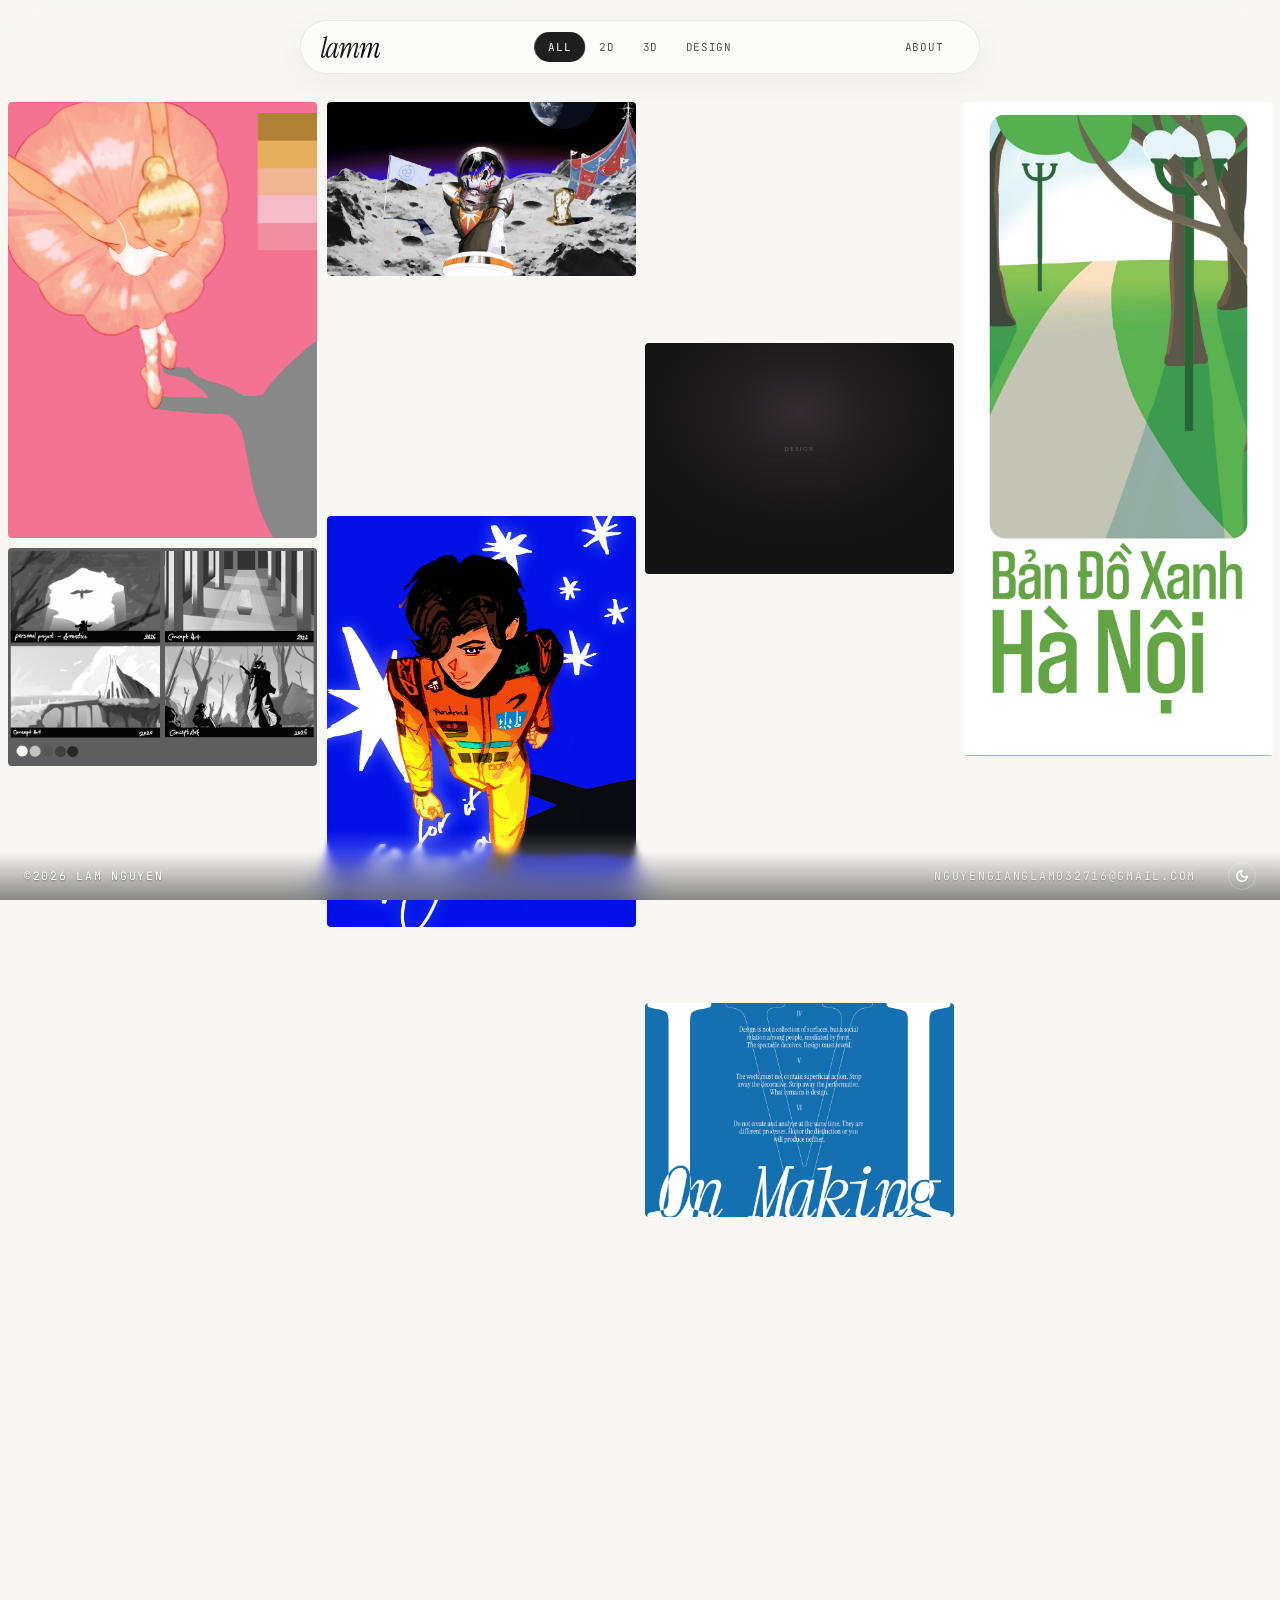
==== commit 099d290d: "Pdf viewer update, files update" ====
--- a/index.html
+++ b/index.html
@@ -1,142 +1,197 @@
-<!DOCTYPE html>
-<html lang="en">
-
-<head>
-  <meta charset="UTF-8" />
-  <meta name="viewport" content="width=device-width, initial-scale=1.0" />
-  <title>Portfolio — Lam Nguyen</title>
-  <meta name="description" content="Portfolio of art and design work — 2D, 3D, and design." />
-  <script>
-    (function () {
-      const savedTheme = localStorage.getItem('theme');
-      const systemPrefersDark = window.matchMedia('(prefers-color-scheme: dark)').matches;
-      const theme = savedTheme || (systemPrefersDark ? 'dark' : 'light');
-      document.documentElement.setAttribute('data-theme', theme);
-    })();
-  </script>
-  <link rel="stylesheet" href="css/style.css" />
-  <link rel="preconnect" href="https://fonts.googleapis.com" />
-  <link href="https://fonts.googleapis.com/css2?family=IBM+Plex+Serif:ital,wght@0,300;0,400;0,500;0,600;1,300;1,400&family=JetBrains+Mono:wght@400;700&display=swap" rel="stylesheet" />
-</head>
-
-<body data-page="index">
-
-  <!-- ─── LOADING SCREEN ─── -->
-  <div id="loader" class="loader-overlay" aria-live="polite">
-    <div class="loader-percentage" id="loaderPercentage">00%</div>
-  </div>
-
-  <!-- ─── EDGE FADES ─── -->
-  <div class="edge-fade edge-fade--top" aria-hidden="true">
-    <div class="ef-color"></div>
-    <div class="ef-layer" style="--blur: 0px; --stop1: 100%; --stop2: 100%;"></div>
-    <div class="ef-layer" style="--blur: 0px; --stop1: 92%; --stop2: 100%;"></div>
-    <div class="ef-layer" style="--blur: 0px; --stop1: 84%; --stop2: 98%;"></div>
-    <div class="ef-layer" style="--blur: 2px; --stop1: 74%; --stop2: 88%;"></div>
-    <div class="ef-layer" style="--blur: 4px; --stop1: 62%; --stop2: 76%;"></div>
-    <div class="ef-layer" style="--blur: 7px; --stop1: 48%; --stop2: 62%;"></div>
-    <div class="ef-layer" style="--blur: 10px; --stop1: 34%; --stop2: 48%;"></div>
-    <div class="ef-layer" style="--blur: 16px; --stop1: 20%; --stop2: 34%;"></div>
-  </div>
-  <div class="edge-fade edge-fade--bottom" aria-hidden="true">
-    <div class="ef-color"></div>
-    <div class="ef-layer" style="--blur: 0px; --stop1: 100%; --stop2: 100%;"></div>
-    <div class="ef-layer" style="--blur: 0px; --stop1: 92%; --stop2: 100%;"></div>
-    <div class="ef-layer" style="--blur: 0px; --stop1: 84%; --stop2: 98%;"></div>
-    <div class="ef-layer" style="--blur: 2px; --stop1: 74%; --stop2: 88%;"></div>
-    <div class="ef-layer" style="--blur: 4px; --stop1: 62%; --stop2: 76%;"></div>
-    <div class="ef-layer" style="--blur: 7px; --stop1: 48%; --stop2: 62%;"></div>
-    <div class="ef-layer" style="--blur: 10px; --stop1: 34%; --stop2: 48%;"></div>
-    <div class="ef-layer" style="--blur: 16px; --stop1: 20%; --stop2: 34%;"></div>
-  </div>
-
-  <!-- ─── NAVBAR ─── -->
-  <header class="site-header">
-    <a class="logo" href="index.html#all">
-      <span class="logo-name">LAM NGUYEN</span>
-      <span class="logo-sub">ART &amp; DESIGN</span>
-    </a>
-
-    <div class="cat-nav-wrap">
-
-      <nav class="cat-nav" aria-label="Gallery categories">
-        <div class="cat-nav-indicator" id="navIndicator"></div>
-        <a href="index.html#all" class="cat-link active" data-cat="all">ALL</a>
-        <a href="index.html#2d" class="cat-link " data-cat="2d">2D</a>
-        <a href="index.html#3d" class="cat-link " data-cat="3d">3D</a>
-        <a href="index.html#design" class="cat-link " data-cat="design">DESIGN</a>
-      </nav>
-    </div>
-
-    <div class="nav-right">
-      <a class="about-link " href="about.html" data-tooltip="ABOUT">ABOUT</a>
-    </div>
-  </header>
-
-  <!-- ─── GALLERY ─── -->
-  <main class="gallery-grid" id="galleryGrid" data-filter="all">
-    <!-- tiles injected by works.js + main.js -->
-  </main>
-
-  <!-- ─── LIGHTBOX ─── -->
-  <div class="lightbox" id="lightbox" aria-hidden="true">
-    <button class="lb-close" id="lbClose" aria-label="Close">✕</button>
-    
-    <div class="lb-container">
-      <!-- Left sidebar: Year, Category, and Prev arrow -->
-      <div class="lb-sidebar-left">
-        <div class="lb-left-meta">
-          <div class="lb-year-top" id="lbYearTop"></div>
-          <div class="lb-cat-left" id="lbCatLeft"></div>
-        </div>
-        <button class="lb-prev" id="lbPrev" aria-label="Previous">
-          <svg viewBox="0 0 24 24" fill="none" stroke="currentColor" stroke-width="2" stroke-linecap="round" stroke-linejoin="round" class="arrow-icon"><line x1="19" y1="12" x2="5" y2="12"></line><polyline points="12 19 5 12 12 5"></polyline></svg>
-        </button>
-      </div>
-      
-      <!-- Center rounded container: Image + Right details -->
-      <div class="lb-inner">
-        <div class="lb-img-wrap">
-          <img class="lb-img" id="lbImg" src="" alt="" />
-        </div>
-        <div class="lb-right">
-          <h2 class="lb-title" id="lbTitle"></h2>
-          <p class="lb-desc" id="lbDesc"></p>
-        </div>
-      </div>
-      
-      <!-- Right sidebar: Next arrow -->
-      <div class="lb-sidebar-right">
-        <button class="lb-next" id="lbNext" aria-label="Next">
-          <svg viewBox="0 0 24 24" fill="none" stroke="currentColor" stroke-width="2" stroke-linecap="round" stroke-linejoin="round" class="arrow-icon"><line x1="5" y1="12" x2="19" y2="12"></line><polyline points="12 5 19 12 12 19"></polyline></svg>
-        </button>
-      </div>
-    </div>
-  </div>
-
-  <!-- ─── FOOTER ─── -->
-  <footer class="site-footer">
-    <div class="footer-left">
-      <span>©<span id="yr"></span>&nbsp;Lam Nguyen</span>
-    </div>
-    <div class="footer-right">
-      <a href="mailto:hello@lamnguyen.design">hello@lamnguyen.design</a>
-      <a href="https://instagram.com/" target="_blank" rel="noopener">Instagram</a>
-      <button class="theme-toggle-btn" id="themeToggle" aria-label="Toggle Theme">
-        <svg class="sun-icon" viewBox="0 0 24 24" fill="none" stroke="currentColor" stroke-width="2">
-          <circle cx="12" cy="12" r="4"></circle>
-          <path d="M12 2v2M12 20v2M4.93 4.93l1.41 1.41M17.66 17.66l1.41 1.41M2 12h2M20 12h2M6.34 17.66l-1.41 1.41M19.07 4.93l-1.41 1.41"></path>
-        </svg>
-        <svg class="moon-icon" viewBox="0 0 24 24" fill="none" stroke="currentColor" stroke-width="2">
-          <path d="M12 3a6 6 0 0 0 9 9 9 9 0 1 1-9-9Z"></path>
-        </svg>
-      </button>
-    </div>
-  </footer>
-
-  <script src="https://cdnjs.cloudflare.com/ajax/libs/gsap/3.12.5/gsap.min.js"></script>
-  <script src="js/works.js"></script>
-  <script src="js/main.js"></script>
-</body>
-
+<!DOCTYPE html>
+<html lang="en">
+
+<head>
+  <meta charset="UTF-8" />
+  <meta name="viewport" content="width=device-width, initial-scale=1.0" />
+  <title>Portfolio — Lam Nguyen</title>
+  <meta name="description" content="Portfolio of art and design work — 2D, 3D, and design." />
+  <script>
+    (function () {
+      const savedTheme = localStorage.getItem('theme');
+      const systemPrefersDark = window.matchMedia('(prefers-color-scheme: dark)').matches;
+      const theme = savedTheme || (systemPrefersDark ? 'dark' : 'light');
+      document.documentElement.setAttribute('data-theme', theme);
+    })();
+  </script>
+  <link rel="stylesheet" href="css/style.css" />
+  <link rel="preconnect" href="https://fonts.googleapis.com" />
+  <link rel="preconnect" href="https://fonts.gstatic.com" crossorigin />
+  <link href="https://fonts.googleapis.com/css2?family=Instrument+Serif:ital,wght@0,400;1,400&family=JetBrains+Mono:wght@400;700&display=swap" rel="stylesheet" />
+</head>
+
+<body data-page="index">
+
+  <!-- ─── LOADING SCREEN ─── -->
+  <div id="loader" class="loader-overlay" aria-live="polite">
+    <div class="loader-percentage" id="loaderPercentage">00%</div>
+  </div>
+
+  <!-- ─── EDGE FADES ─── -->
+  <div class="edge-fade edge-fade--top" aria-hidden="true">
+    <div class="ef-color"></div>
+    <div class="ef-layer" style="--blur: 0px; --stop1: 100%; --stop2: 100%;"></div>
+    <div class="ef-layer" style="--blur: 0px; --stop1: 92%; --stop2: 100%;"></div>
+    <div class="ef-layer" style="--blur: 0px; --stop1: 84%; --stop2: 98%;"></div>
+    <div class="ef-layer" style="--blur: 2px; --stop1: 74%; --stop2: 88%;"></div>
+    <div class="ef-layer" style="--blur: 4px; --stop1: 62%; --stop2: 76%;"></div>
+    <div class="ef-layer" style="--blur: 7px; --stop1: 48%; --stop2: 62%;"></div>
+    <div class="ef-layer" style="--blur: 10px; --stop1: 34%; --stop2: 48%;"></div>
+    <div class="ef-layer" style="--blur: 16px; --stop1: 20%; --stop2: 34%;"></div>
+  </div>
+  <div class="edge-fade edge-fade--bottom" aria-hidden="true">
+    <div class="ef-color"></div>
+    <div class="ef-layer" style="--blur: 0px; --stop1: 100%; --stop2: 100%;"></div>
+    <div class="ef-layer" style="--blur: 0px; --stop1: 92%; --stop2: 100%;"></div>
+    <div class="ef-layer" style="--blur: 0px; --stop1: 84%; --stop2: 98%;"></div>
+    <div class="ef-layer" style="--blur: 2px; --stop1: 74%; --stop2: 88%;"></div>
+    <div class="ef-layer" style="--blur: 4px; --stop1: 62%; --stop2: 76%;"></div>
+    <div class="ef-layer" style="--blur: 7px; --stop1: 48%; --stop2: 62%;"></div>
+    <div class="ef-layer" style="--blur: 10px; --stop1: 34%; --stop2: 48%;"></div>
+    <div class="ef-layer" style="--blur: 16px; --stop1: 20%; --stop2: 34%;"></div>
+  </div>
++  <header class="site-header">
+    <a class="logo" href="index.html#all" aria-label="Lam Nguyen Art &amp; Design Home">
+      <div class="logo-inner">
+        <!-- White Logo SVG -->
+        <svg class="site-logo-svg logo-white" viewBox="0 0 689.27 256.62" xmlns="http://www.w3.org/2000/svg">
+          <g transform="translate(-76.31 -143.14)">
+            <path class="logo-white-path" d="M94.69,399.76q-11.18,0-15.92-8.35T78.43,364l43-185.74c1.12-4.09,1.18-6.92.17-8.52s-3.11-2.49-6.27-2.72l-10.16-1q-5.07-.34-4.4-4.43.68-3.08,4.74-3.75a173.29,173.29,0,0,0,21.67-4.94,43.68,43.68,0,0,0,15.24-7.67,8.57,8.57,0,0,1,5.08-2.05c2.71,0,3.72,1.71,3.05,5.11L100.44,364.32q-1.69,7.5-.51,11.75c.79,2.85,2.88,4.26,6.27,4.26q6.09,0,13.37-9T136,337.05q1.35-4.43,4.74-4.43,5.07,0,2.71,6.14-7.11,23.17-15.75,36.63t-17.1,18.92Q102.14,399.76,94.69,399.76Z" />
+            <path class="logo-white-path" d="M160.62,399.42q-12.18,0-19-10.57t-6.77-31a145.59,145.59,0,0,1,5.42-39A180.8,180.8,0,0,1,155.2,281.5a164.3,164.3,0,0,1,21.51-31.35,108.43,108.43,0,0,1,25.39-21.64q13.38-8,26.58-8a29.62,29.62,0,0,1,12.19,2.56,22.27,22.27,0,0,1,9.48,8c1.36,2,2.71,3.06,4.07,3.06s2.71-1,4.06-3.06c2.48-3.63,4.51-6,6.09-7a8.25,8.25,0,0,1,4.41-1.53q4.39,0,3.38,4.77L242.23,357.84Q237.15,380,249,380q7.78,0,14.05-10.56t12.7-32.72c.68-2.49,2.14-3.75,4.4-3.75A2.89,2.89,0,0,1,283.2,335a8.55,8.55,0,0,1,0,4.77q-6.43,32-17.27,45.84t-26.07,13.8q-13.22,0-18.8-11.25t-1.18-30.67l4.4-18.74c.45-1.59.17-2.5-.85-2.73s-1.86.34-2.54,1.71q-18.62,34.42-33,48.05T160.62,399.42ZM169.09,382q8.11,0,17.94-9.89T206.5,346.6a295.19,295.19,0,0,0,17.78-33.74,272.85,272.85,0,0,0,13-34.76q4.91-16.69,4.91-28.29,0-20.77-14.56-20.79-8.82,0-18.63,8t-18.79,21.64A192.22,192.22,0,0,0,174,289.51a223.88,223.88,0,0,0-11.68,35.79,156.8,156.8,0,0,0-4.41,36.29q0,11.94,2.88,16.19A9.4,9.4,0,0,0,169.09,382Z" />
+            <path class="logo-white-path" d="M479.81,399.42q-12.18,0-18.28-10.22t-.68-31.7l26.07-98.83q3.72-13.29,1.19-18.4t-7.28-5.11q-6.78,0-15.58,9.37T446.8,269.92A337,337,0,0,0,428,306.38q-9.15,20.44-16.93,42.6a427,427,0,0,0-12.87,43.62,4.52,4.52,0,0,1-4.74,3.75H380.26c-3.16,0-4.4-1.47-3.72-4.43l31.15-133.25q3-13.29.85-18.4t-7,5.11q-6.43,0-15.23,9.37t-18.29,25.39a360.76,360.76,0,0,0-18.62,36.46q-9.15,20.44-16.93,42.6A374.66,374.66,0,0,0,320,392.6a4.52,4.52,0,0,1-4.74,3.75H301.37c-3.17,0-4.41-1.47-3.73-4.43l32.17-136q1.69-7.49.51-11.75c-.8-2.84-2.88-4.26-6.27-4.26q-6.09,0-13.37,9t-16.42,34.25q-1.36,4.43-4.74,4.43-5.08,0-2.71-6.14,7.44-23.5,15.74-36.8T319.31,226q8.46-5.44,15.58-5.45,11.17,0,15.91,8.35t.34,27.44l-8.46,36.8c-.23,1.59.11,2.5,1,2.73s1.7-.34,2.37-1.71q19.63-40.89,35.56-57.25t29.12-16.36q12.52,0,17.77,10.23t.51,31.35l-7.11,31q-.35,2.39,1,2.73t2.37-1.71q12.85-27.6,24.21-43.79t21.5-23q10.15-6.81,19-6.82,12.52,0,18.29,10.23t0,31.35l-25.74,98.83q-2.37,9.54-.34,14.31a7.42,7.42,0,0,0,7.45,4.77q6.78,0,13.38-9t13.71-34.25c.68-2.49,2.14-3.75,4.4-3.75,1.81,0,2.88.69,3.22,2.05a9.91,9.91,0,0,1-.17,4.77q-6.43,23.18-13.88,36.29t-15.07,18.24A27.5,27.5,0,0,1,479.81,399.42Z" />
+            <path class="logo-white-path" d="M720.83,399.42q-12.18,0-18.28-10.22t-.68-31.7l26.07-98.83q3.73-13.29,1.19-18.4t-7.28-5.11q-6.78,0-15.58,9.37t-18.45,25.39A338.75,338.75,0,0,0,669,306.38q-9.15,20.44-16.93,42.6a429.53,429.53,0,0,0-12.87,43.62,4.52,4.52,0,0,1-4.74,3.75H621.28c-3.16,0-4.4-1.47-3.72-4.43l31.15-133.25q3-13.29.85-18.4t-6.94-5.11q-6.45,0-15.24,9.37t-18.29,25.39a362.85,362.85,0,0,0-18.62,36.46q-9.13,20.44-16.93,42.6A374.66,374.66,0,0,0,561,392.6a4.52,4.52,0,0,1-4.74,3.75H542.39c-3.17,0-4.4-1.47-3.73-4.43l32.17-136q1.7-7.49.51-11.75t-6.27-4.26q-6.09,0-13.37,9t-16.42,34.25q-1.37,4.43-4.74,4.43-5.09,0-2.71-6.14,7.44-23.5,15.74-36.8T560.33,226q8.46-5.44,15.58-5.45,11.18,0,15.91,8.35t.34,27.44l-8.46,36.8c-.23,1.59.11,2.5,1,2.73s1.7-.34,2.37-1.71q19.63-40.89,35.56-57.25t29.12-16.36q12.53,0,17.78,10.23t.5,31.35l-7.11,31q-.34,2.39,1,2.73t2.37-1.71q12.87-27.6,24.21-43.79t21.5-23q10.15-6.81,19-6.82,12.53,0,18.29,10.23t0,31.35l-25.74,98.83q-2.37,9.54-.34,14.31a7.42,7.42,0,0,0,7.45,4.77q6.78,0,13.38-9t13.71-34.25c.68-2.49,2.15-3.75,4.4-3.75,1.81,0,2.88.69,3.22,2.05a9.91,9.91,0,0,1-.17,4.77q-6.44,23.18-13.88,36.29t-15.07,18.24A27.47,27.47,0,0,1,720.83,399.42Z" />
+          </g>
+        </svg>
+        <!-- Black Logo SVG -->
+        <svg class="site-logo-svg logo-black" viewBox="0 0 689.27 256.62" xmlns="http://www.w3.org/2000/svg">
+          <g transform="translate(-76.31 -143.14)">
+            <path class="logo-black-path" d="M94.69,399.76q-11.18,0-15.92-8.35T78.43,364l43-185.74c1.12-4.09,1.18-6.92.17-8.52s-3.11-2.49-6.27-2.72l-10.16-1q-5.07-.34-4.4-4.43.68-3.08,4.74-3.75a173.29,173.29,0,0,0,21.67-4.94,43.68,43.68,0,0,0,15.24-7.67,8.57,8.57,0,0,1,5.08-2.05c2.71,0,3.72,1.71,3.05,5.11L100.44,364.32q-1.69,7.5-.51,11.75c.79,2.85,2.88,4.26,6.27,4.26q6.09,0,13.37-9T136,337.05q1.35-4.43,4.74-4.43,5.07,0,2.71,6.14-7.11,23.17-15.75,36.63t-17.1,18.92Q102.14,399.76,94.69,399.76Z" />
+            <path class="logo-black-path" d="M160.62,399.42q-12.18,0-19-10.57t-6.77-31a145.59,145.59,0,0,1,5.42-39A180.8,180.8,0,0,1,155.2,281.5a164.3,164.3,0,0,1,21.51-31.35,108.43,108.43,0,0,1,25.39-21.64q13.38-8,26.58-8a29.62,29.62,0,0,1,12.19,2.56,22.27,22.27,0,0,1,9.48,8c1.36,2,2.71,3.06,4.07,3.06s2.71-1,4.06-3.06c2.48-3.63,4.51-6,6.09-7a8.25,8.25,0,0,1,4.41-1.53q4.39,0,3.38,4.77L242.23,357.84Q237.15,380,249,380q7.78,0,14.05-10.56t12.7-32.72c.68-2.49,2.14-3.75,4.4-3.75A2.89,2.89,0,0,1,283.2,335a8.55,8.55,0,0,1,0,4.77q-6.43,32-17.27,45.84t-26.07,13.8q-13.22,0-18.8-11.25t-1.18-30.67l4.4-18.74c.45-1.59.17-2.5-.85-2.73s-1.86.34-2.54,1.71q-18.62,34.42-33,48.05T160.62,399.42ZM169.09,382q8.11,0,17.94-9.89T206.5,346.6a295.19,295.19,0,0,0,17.78-33.74,272.85,272.85,0,0,0,13-34.76q4.91-16.69,4.91-28.29,0-20.77-14.56-20.79-8.82,0-18.63,8t-18.79,21.64A192.22,192.22,0,0,0,174,289.51a223.88,223.88,0,0,0-11.68,35.79,156.8,156.8,0,0,0-4.41,36.29q0,11.94,2.88,16.19A9.4,9.4,0,0,0,169.09,382Z" />
+            <path class="logo-black-path" d="M479.81,399.42q-12.18,0-18.28-10.22t-.68-31.7l26.07-98.83q3.72-13.29,1.19-18.4t-7.28-5.11q-6.78,0-15.58,9.37T446.8,269.92A337,337,0,0,0,428,306.38q-9.15,20.44-16.93,42.6a427,427,0,0,0-12.87,43.62,4.52,4.52,0,0,1-4.74,3.75H380.26c-3.16,0-4.4-1.47-3.72-4.43l31.15-133.25q3-13.29.85-18.4t-7,5.11q-6.43,0-15.23,9.37t-18.29,25.39a360.76,360.76,0,0,0-18.62,36.46q-9.15,20.44-16.93,42.6A374.66,374.66,0,0,0,320,392.6a4.52,4.52,0,0,1-4.74,3.75H301.37c-3.17,0-4.41-1.47-3.73-4.43l32.17-136q1.69-7.49.51-11.75c-.8-2.84-2.88-4.26-6.27-4.26q-6.09,0-13.37,9t-16.42,34.25q-1.36,4.43-4.74,4.43-5.08,0-2.71-6.14,7.44-23.5,15.74-36.8T319.31,226q8.46-5.44,15.58-5.45,11.17,0,15.91,8.35t.34,27.44l-8.46,36.8c-.23,1.59.11,2.5,1,2.73s1.7-.34,2.37-1.71q19.63-40.89,35.56-57.25t29.12-16.36q12.52,0,17.77,10.23t.51,31.35l-7.11,31q-.35,2.39,1,2.73t2.37-1.71q12.85-27.6,24.21-43.79t21.5-23q10.15-6.81,19-6.82,12.52,0,18.29,10.23t0,31.35l-25.74,98.83q-2.37,9.54-.34,14.31a7.42,7.42,0,0,0,7.45,4.77q6.78,0,13.38-9t13.71-34.25c.68-2.49,2.14-3.75,4.4-3.75,1.81,0,2.88.69,3.22,2.05a9.91,9.91,0,0,1-.17,4.77q-6.43,23.18-13.88,36.29t-15.07,18.24A27.5,27.5,0,0,1,479.81,399.42Z" />
+            <path d="M720.83,399.42q-12.18,0-18.28-10.22t-.68-31.7l26.07-98.83q3.73-13.29,1.19-18.4t-7.28-5.11q-6.78,0-15.58,9.37t-18.45,25.39A338.75,338.75,0,0,0,669,306.38q-9.15,20.44-16.93,42.6a429.53,429.53,0,0,0-12.87,43.62,4.52,4.52,0,0,1-4.74,3.75H621.28c-3.16,0-4.4-1.47-3.72-4.43l31.15-133.25q3-13.29.85-18.4t-6.94-5.11q-6.45,0-15.24,9.37t-18.29,25.39a362.85,362.85,0,0,0-18.62,36.46q-9.13,20.44-16.93,42.6A374.66,374.66,0,0,0,561,392.6a4.52,4.52,0,0,1-4.74,3.75H542.39c-3.17,0-4.4-1.47-3.73-4.43l32.17-136q1.7-7.49.51-11.75t-6.27-4.26q-6.09,0-13.37,9t-16.42,34.25q-1.37,4.43-4.74,4.43-5.09,0-2.71-6.14,7.44-23.5,15.74-36.8T560.33,226q8.46-5.44,15.58-5.45,11.18,0,15.91,8.35t.34,27.44l-8.46,36.8c-.23,1.59.11,2.5,1,2.73s1.7-.34,2.37-1.71q19.63-40.89,35.56-57.25t29.12-16.36q12.53,0,17.78,10.23t.5,31.35l-7.11,31q-.34,2.39,1,2.73t2.37-1.71q12.87-27.6,24.21-43.79t21.5-23q10.15-6.81,19-6.82,12.53,0,18.29,10.23t0,31.35l-25.74,98.83q-2.37,9.54-.34,14.31a7.42,7.42,0,0,0,7.45,4.77q6.78,0,13.38-9t13.71-34.25c.68-2.49,2.15-3.75,4.4-3.75,1.81,0,2.88.69,3.22,2.05a9.91,9.91,0,0,1-.17,4.77q-6.44,23.18-13.88,36.29t-15.07,18.24A27.47,27.47,0,0,1,720.83,399.42Z" />
+          </g>
+        </svg>
+      </div>
+    </a>
+
+    <div class="cat-nav-wrap">
+
+      <nav class="cat-nav" aria-label="Gallery categories">
+        <div class="cat-nav-indicator" id="navIndicator"></div>
+        <a href="index.html#all" class="cat-link active" data-cat="all">ALL</a>
+        <a href="index.html#2d" class="cat-link " data-cat="2d">2D</a>
+        <a href="index.html#3d" class="cat-link " data-cat="3d">3D</a>
+        <a href="index.html#design" class="cat-link " data-cat="design">DESIGN</a>
+      </nav>
+    </div>
+
+    <div class="nav-right">
+      <a class="about-link " href="about.html" data-tooltip="ABOUT">ABOUT</a>
+    </div>
+  </header>
+
+  <!-- ─── GALLERY ─── -->
+  <main class="gallery-grid" id="galleryGrid" data-filter="all">
+    <!-- tiles injected by works.js + main.js -->
+  </main>
+
+  <!-- ─── LIGHTBOX ─── -->
+  <div class="lightbox" id="lightbox" aria-hidden="true">
+    <button class="lb-close" id="lbClose" aria-label="Close">✕</button>
+    
+    <div class="lb-container">
+      <!-- Left sidebar: Year, Category, and Prev arrow -->
+      <div class="lb-sidebar-left">
+        <div class="lb-left-meta">
+          <div class="lb-year-top" id="lbYearTop"></div>
+          <div class="lb-cat-left" id="lbCatLeft"></div>
+        </div>
+        <button class="lb-prev" id="lbPrev" aria-label="Previous">
+          <svg viewBox="0 0 24 24" fill="none" stroke="currentColor" stroke-width="2" stroke-linecap="round" stroke-linejoin="round" class="arrow-icon"><line x1="19" y1="12" x2="5" y2="12"></line><polyline points="12 19 5 12 12 5"></polyline></svg>
+        </button>
+      </div>
+      
+      <!-- Center rounded container: Image + Right details -->
+      <div class="lb-inner">
+        <div class="lb-img-wrap">
+          <img class="lb-img" id="lbImg" src="" alt="" />
+        </div>
+        <div class="lb-right">
+          <h2 class="lb-title" id="lbTitle"></h2>
+          <p class="lb-desc" id="lbDesc"></p>
+        </div>
+      </div>
+      
+      <!-- Right sidebar: Next arrow -->
+      <div class="lb-sidebar-right">
+        <button class="lb-next" id="lbNext" aria-label="Next">
+          <svg viewBox="0 0 24 24" fill="none" stroke="currentColor" stroke-width="2" stroke-linecap="round" stroke-linejoin="round" class="arrow-icon"><line x1="5" y1="12" x2="19" y2="12"></line><polyline points="12 5 19 12 12 19"></polyline></svg>
+        </button>
+      </div>
+    </div>
+  </div>
+
+  <!-- ─── BOOK LIGHTBOX ─── -->
+  <div class="book-lightbox" id="bookLightbox" aria-hidden="true">
+    <button class="bl-close" id="blClose" aria-label="Close Book">✕</button>
+    
+    <!-- Screen overlay click areas for page turns -->
+    <div class="bl-tap-zone bl-tap-zone--left" id="blTapLeft" aria-label="Previous Page"></div>
+    <div class="bl-tap-zone bl-tap-zone--right" id="blTapRight" aria-label="Next Page"></div>
+    
+    <div class="bl-container">
+      <div class="bl-book" id="blBook">
+        <!-- Sheets will be dynamically generated and injected here -->
+      </div>
+    </div>
+    
+    <!-- Controls overlay at the bottom -->
+    <div class="bl-controls">
+      <button class="bl-btn bl-prev-btn" id="blPrevBtn" aria-label="Previous Page">
+        <svg viewBox="0 0 24 24" fill="none" stroke="currentColor" stroke-width="2" stroke-linecap="round" stroke-linejoin="round" class="arrow-icon"><line x1="19" y1="12" x2="5" y2="12"></line><polyline points="12 19 5 12 12 5"></polyline></svg>
+      </button>
+      
+      <div class="bl-progress-wrap">
+        <span class="bl-page-label" id="blPageLabel">Page 1 of 1</span>
+        <input type="range" class="bl-progress-slider" id="blProgressSlider" min="0" max="0" value="0" step="1" aria-label="Reading progress" />
+      </div>
+      
+      <button class="bl-btn bl-next-btn" id="blNextBtn" aria-label="Next Page">
+        <svg viewBox="0 0 24 24" fill="none" stroke="currentColor" stroke-width="2" stroke-linecap="round" stroke-linejoin="round" class="arrow-icon"><line x1="5" y1="12" x2="19" y2="12"></line><polyline points="12 5 19 12 12 19"></polyline></svg>
+      </button>
+    </div>
+
+    <!-- Spinner loading indicator -->
+    <div class="bl-loader" id="blLoader">
+      <div class="bl-spinner"></div>
+      <div class="bl-loader-text">Loading Book...</div>
+    </div>
+  </div>
+
+  <!-- ─── FOOTER ─── -->
+  <footer class="site-footer">
+    <div class="footer-left">
+      <span>©<span id="yr"></span>&nbsp;Lam Nguyen</span>
+    </div>
+    <div class="footer-right">
+      <a href="mailto:nguyengianglam032716@gmail.com">nguyengianglam032716@gmail.com</a>
+      <button class="theme-toggle-btn" id="themeToggle" aria-label="Toggle Theme">
+        <svg class="sun-icon" viewBox="0 0 24 24" fill="none" stroke="currentColor" stroke-width="2">
+          <circle cx="12" cy="12" r="4"></circle>
+          <path d="M12 2v2M12 20v2M4.93 4.93l1.41 1.41M17.66 17.66l1.41 1.41M2 12h2M20 12h2M6.34 17.66l-1.41 1.41M19.07 4.93l-1.41 1.41"></path>
+        </svg>
+        <svg class="moon-icon" viewBox="0 0 24 24" fill="none" stroke="currentColor" stroke-width="2">
+          <path d="M12 3a6 6 0 0 0 9 9 9 9 0 1 1-9-9Z"></path>
+        </svg>
+      </button>
+    </div>
+  </footer>
+
+  <script src="https://cdnjs.cloudflare.com/ajax/libs/pdf.js/3.4.120/pdf.min.js"></script>
+  <script src="https://cdnjs.cloudflare.com/ajax/libs/gsap/3.12.5/gsap.min.js"></script>
+  <script src="js/works.js"></script>
+  <script src="js/main.js"></script>
+</body>
+
 </html>
--- a/css/style.css
+++ b/css/style.css
@@ -23,7 +23,7 @@
   --cat-3d: #0a9396;
   --cat-design: #0077b6;
 
-  --font-display: 'IBM Plex Serif', Georgia, serif;
+  --font-display: 'Instrument Serif', Georgia, serif;
   --font-mono: 'JetBrains Mono', 'Courier New', monospace;
 
   --site-nav-height: 82px;
@@ -64,12 +64,12 @@
 }
 
 /* Smoothly transition blur filter for all top-level page components */
-body > *:not(.lightbox):not(.lb-flip-temp) {
+body > *:not(.lightbox):not(.book-lightbox):not(.lb-flip-temp) {
   transition: filter 0.45s var(--ease);
 }
 
 /* Apply deep blur to the whole site behind the zooming image when lightbox is active */
-body.lightbox-active > *:not(.lightbox):not(.lb-flip-temp) {
+body.lightbox-active > *:not(.lightbox):not(.book-lightbox):not(.lb-flip-temp) {
   filter: blur(8px) saturate(0.85);
 }
 
@@ -180,25 +180,69 @@
 /* logo – left */
 .logo {
   display: flex;
-  flex-direction: column;
-  gap: 1px;
-}
-
-.logo-name {
-  font-family: var(--font-mono);
-  font-size: 0.7rem;
-  letter-spacing: 0.25em;
-  color: var(--ink);
-  font-weight: 700;
-  line-height: 1.2;
-}
-
-.logo-sub {
-  font-family: var(--font-mono);
-  font-size: 0.55rem;
-  letter-spacing: 0.18em;
-  color: var(--ink-muted);
-  line-height: 1;
+  align-items: center;
+  justify-content: center;
+  text-decoration: none;
+  background: transparent;
+  padding: 0;
+  border-radius: 0;
+  transition: transform 0.25s var(--ease);
+}
+
+.logo:hover {
+  transform: scale(1.08); /* Same scale animation as close/arrow buttons */
+}
+
+.logo-inner {
+  position: relative;
+  width: 59px; /* x1.7 of 35px is approx 59px */
+  height: 22px; /* x1.7 of 13px is approx 22px */
+  display: block;
+}
+
+.site-logo-svg {
+  position: absolute;
+  top: 0;
+  left: 0;
+  width: 100%;
+  height: 100%;
+  display: block;
+  transition: opacity 0.25s var(--ease), transform 0.25s var(--ease);
+}
+
+/* Default state: solid logo visible, outline logo hidden */
+.logo-white {
+  opacity: 0;
+  transform: scale(0.92);
+}
+
+.logo-black {
+  opacity: 1;
+  transform: scale(1);
+}
+
+/* Hover state: outline logo visible, solid logo hidden */
+.logo:hover .logo-white {
+  opacity: 1;
+  transform: scale(1);
+}
+
+.logo:hover .logo-black {
+  opacity: 0;
+  transform: scale(0.92);
+}
+
+.logo-white-path {
+  fill: var(--paper);
+  stroke: var(--ink);
+  stroke-width: 3px;
+  stroke-miterlimit: 10;
+  transition: fill 0.25s var(--ease), stroke 0.25s var(--ease);
+}
+
+.logo-black-path {
+  fill: var(--ink);
+  transition: fill 0.25s var(--ease);
 }
 
 /* ── CATEGORY NAV (centre, absolute) ── */
@@ -399,6 +443,11 @@
   padding: 2px;
 }
 
+/* Hidden state for category filtering */
+.tile.hidden-tile {
+  display: none !important;
+}
+
 /* Lock tiles while loader is active to prevent premature animations */
 body.loading-active .tile {
   opacity: 0 !important;
@@ -839,58 +888,7 @@
   fill: none;
 }
 
-/* Entrance float-in animations for details */
-.lb-left-meta,
-.lb-right,
-.lb-prev,
-.lb-next,
-.lb-close {
-  opacity: 0;
-}
-
-.lb-left-meta {
-  transform: translateX(-15px);
-  transition: opacity 0.5s var(--ease-out), transform 0.5s var(--ease-out);
-  transition-delay: 0.45s;
-}
-
-.lb-right {
-  transform: translateX(15px);
-  transition: opacity 0.5s var(--ease-out), transform 0.5s var(--ease-out);
-  transition-delay: 0.45s;
-}
-
-.lb-close {
-  transform: translateY(-10px);
-  transition-delay: 0s, 0s, 0s, 0.55s, 0.55s;
-}
-
-.lb-prev {
-  transform: translateY(-50%) translateX(-10px);
-  transition-delay: 0s, 0s, 0s, 0.5s, 0.5s;
-}
-
-.lb-next {
-  transform: translateY(-50%) translateX(10px);
-  transition-delay: 0s, 0s, 0s, 0.5s, 0.5s;
-}
-
-.lightbox.open .lb-left-meta,
-.lightbox.open .lb-right {
-  opacity: 1;
-  transform: translateX(0);
-}
-
-.lightbox.open .lb-close {
-  opacity: 1;
-  transform: translateY(0);
-}
-
-.lightbox.open .lb-prev,
-.lightbox.open .lb-next {
-  opacity: 1;
-  transform: translateY(-50%) translateX(0);
-}
+
 
 /* ── LIGHTBOX LIGHT THEME ── */
 html[data-theme="light"] .lightbox {
@@ -1063,160 +1061,39 @@
    ABOUT PAGE
    ══════════════════════════════════════════════ */
 
-.about-page {
-  max-width: 1200px;
+.about-page-simple {
+  position: relative;
+  width: 100vw;
+  height: 100vh;
+  min-height: 100vh;
+  display: flex;
+  align-items: center;
+  justify-content: center;
+  overflow: hidden;
+  padding: calc(var(--site-nav-height) + 1rem) 2rem calc(var(--site-footer-height) + 1rem);
+}
+
+.about-simple-content {
+  position: relative;
+  z-index: 10;
+  max-width: 1100px;
+  width: 100%;
   margin: 0 auto;
-  padding: calc(var(--site-nav-height) + 3rem) 2rem 6rem;
-}
-
-.about-grid {
-  display: grid;
-  grid-template-columns: 1fr 400px;
-  gap: 5rem;
-  align-items: start;
-  margin-bottom: 6rem;
-}
-
-.about-heading {
+  text-align: center;
+}
+
+.about-simple-text {
   font-family: var(--font-display);
-  font-size: clamp(2.2rem, 4.5vw, 4rem);
-  font-weight: 300;
-  line-height: 1.05;
-  letter-spacing: -0.02em;
-  margin-bottom: 2rem;
+  font-size: clamp(1.8rem, 4vw, 3.8rem);
+  font-weight: 500;
+  line-height: 1.25;
   color: var(--ink);
-}
-
-.about-heading em {
-  font-style: italic;
-  color: var(--accent);
-}
-
-.about-body {
-  font-family: var(--font-display);
-  font-size: 1.15rem;
-  color: var(--ink-muted);
-  line-height: 1.75;
-  margin-bottom: 1.2rem;
-  max-width: 52ch;
-}
-
-.about-body em {
-  color: var(--ink);
-  font-style: italic;
-}
-
-.about-contact {
-  margin-top: 2.5rem;
-  display: flex;
-  flex-direction: column;
-  gap: 1.2rem;
-}
-
-.contact-cta {
+  letter-spacing: -0.01em;
+}
+
+.about-word {
   display: inline-block;
-  font-family: var(--font-mono);
-  font-size: 0.72rem;
-  letter-spacing: 0.18em;
-  padding: 0.9rem 2rem;
-  border: 1px solid var(--accent);
-  color: var(--accent);
-  transition: background 0.2s, color 0.2s;
-  align-self: flex-start;
-}
-
-.contact-cta:hover {
-  background: var(--accent);
-  color: var(--paper);
-}
-
-.about-links {
-  display: flex;
-  gap: 1.5rem;
-}
-
-.about-links a {
-  font-family: var(--font-mono);
-  font-size: 0.62rem;
-  letter-spacing: 0.14em;
-  color: var(--ink-muted);
-  text-decoration: underline;
-  text-underline-offset: 3px;
-  transition: color 0.2s;
-}
-
-.about-links a:hover {
-  color: var(--ink);
-}
-
-.about-img-wrap {
-  position: sticky;
-  top: calc(var(--site-nav-height) + 2rem);
-}
-
-.about-img-placeholder {
-  aspect-ratio: 3/4;
-  background: rgba(0, 0, 0, 0.04);
-  border: 1px solid rgba(0, 0, 0, 0.08);
-  display: flex;
-  align-items: center;
-  justify-content: center;
-  font-family: var(--font-mono);
-  font-size: 0.6rem;
-  letter-spacing: 0.2em;
-  color: var(--ink-muted);
-  text-align: center;
-  line-height: 2;
-}
-
-.about-img-caption {
-  display: flex;
-  justify-content: space-between;
-  padding: 0.5rem 0;
-  font-family: var(--font-mono);
-  font-size: 0.52rem;
-  letter-spacing: 0.12em;
-  color: var(--ink-muted);
-}
-
-.about-services {
-  border-top: 1px solid rgba(31, 31, 31, 0.12);
-  padding-top: 4rem;
-}
-
-.services-heading {
-  font-family: var(--font-mono);
-  font-size: 0.62rem;
-  letter-spacing: 0.25em;
-  color: var(--ink-muted);
-  margin-bottom: 2.5rem;
-}
-
-.services-list {
-  list-style: none;
-}
-
-.services-list li {
-  display: grid;
-  grid-template-columns: 120px 1fr;
-  align-items: baseline;
-  padding: 1.5rem 0;
-  border-bottom: 1px solid rgba(31, 31, 31, 0.1);
-  gap: 2rem;
-}
-
-.service-cat {
-  font-family: var(--font-mono);
-  font-size: 0.6rem;
-  letter-spacing: 0.2em;
-  color: var(--accent);
-}
-
-.service-desc {
-  font-family: var(--font-display);
-  font-size: 1.15rem;
-  color: var(--ink-muted);
-  font-style: italic;
+  will-change: transform;
 }
 
 
@@ -1334,4 +1211,472 @@
   .site-header {
     padding: 0 1rem;
   }
+}
+
+/* ══════════════════════════════════════════════
+   BOOK LIGHTBOX (3D PAGE FLIP)
+   ══════════════════════════════════════════════ */
+
+.book-lightbox {
+  position: fixed;
+  inset: 0;
+  z-index: 350; /* Above regular lightbox */
+  background: rgba(10, 10, 10, 0);
+  backdrop-filter: blur(0px);
+  display: flex;
+  flex-direction: column;
+  align-items: center;
+  justify-content: center;
+  opacity: 0;
+  pointer-events: none;
+  transition: opacity 0.5s cubic-bezier(0.25, 1, 0.5, 1), 
+              background-color 0.5s cubic-bezier(0.25, 1, 0.5, 1),
+              backdrop-filter 0.5s cubic-bezier(0.25, 1, 0.5, 1);
+  --book-width: 860px;
+  --book-height: 580px;
+}
+
+.book-lightbox.open {
+  opacity: 1;
+  pointer-events: all;
+  background: rgba(10, 10, 10, 0.93);
+  backdrop-filter: blur(25px);
+}
+
+/* Light theme support */
+html[data-theme="light"] .book-lightbox.open {
+  background: rgba(250, 250, 250, 0.93);
+}
+
+/* Container limits & centering */
+.bl-container {
+  display: flex;
+  align-items: center;
+  justify-content: center;
+  width: 90vw;
+  height: 75vh;
+  position: relative;
+  opacity: 0;
+  transform: translateY(25px) scale(0.97);
+  transition: opacity 0.6s cubic-bezier(0.16, 1, 0.3, 1), 
+              transform 0.6s cubic-bezier(0.16, 1, 0.3, 1);
+}
+
+.book-lightbox.open .bl-container {
+  opacity: 1;
+  transform: translateY(0) scale(1);
+}
+
+/* 3D Book wrapper */
+.bl-book {
+  position: relative;
+  width: var(--book-width);
+  height: var(--book-height);
+  perspective: 2500px;
+  transform-style: preserve-3d;
+  display: flex;
+  justify-content: center;
+  align-items: center;
+  transition: transform 0.3s ease;
+}
+
+/* Sheet styles */
+.bl-sheet {
+  position: absolute;
+  top: 0;
+  width: 50%;
+  height: 100%;
+  transform-style: preserve-3d;
+  transition: transform 0.8s cubic-bezier(0.2, 1, 0.2, 1);
+  will-change: transform;
+}
+
+/* Unflipped (Right) Sheets */
+.bl-sheet.right-side {
+  left: 50%;
+  transform-origin: left center;
+}
+
+/* Flipped (Left) Sheets */
+.bl-sheet.flipped {
+  transform: rotateY(-180deg);
+}
+
+/* Front & Back page faces */
+.bl-page {
+  position: absolute;
+  top: 0;
+  left: 0;
+  width: 100%;
+  height: 100%;
+  backface-visibility: hidden;
+  background: #181818;
+  border: 1px solid rgba(255, 255, 255, 0.05);
+  box-shadow: inset -2px 0 10px rgba(0, 0, 0, 0.2);
+  display: flex;
+  align-items: center;
+  justify-content: center;
+  overflow: hidden;
+  border-radius: 4px;
+  user-select: none;
+}
+
+/* Light Theme Pages */
+html[data-theme="light"] .bl-page {
+  background: #fdfdfd;
+  border-color: rgba(0, 0, 0, 0.06);
+  box-shadow: inset -2px 0 10px rgba(0, 0, 0, 0.05);
+}
+
+/* Back side of sheets faces backward initially */
+.bl-page.bl-page--back {
+  transform: rotateY(180deg);
+  box-shadow: inset 2px 0 10px rgba(0, 0, 0, 0.2);
+}
+
+html[data-theme="light"] .bl-page.bl-page--back {
+  box-shadow: inset 2px 0 10px rgba(0, 0, 0, 0.05);
+}
+
+/* Soft inner fold shadow effect in the center spine */
+.bl-page::after {
+  content: '';
+  position: absolute;
+  top: 0;
+  bottom: 0;
+  width: 35px;
+  pointer-events: none;
+  z-index: 10;
+}
+
+.bl-page.bl-page--front::after {
+  left: 0;
+  background: linear-gradient(to right, rgba(0, 0, 0, 0.25) 0%, rgba(0, 0, 0, 0) 100%);
+}
+
+.bl-page.bl-page--back::after {
+  right: 0;
+  background: linear-gradient(to left, rgba(0, 0, 0, 0.25) 0%, rgba(0, 0, 0, 0) 100%);
+}
+
+html[data-theme="light"] .bl-page.bl-page--front::after {
+  background: linear-gradient(to right, rgba(0, 0, 0, 0.06) 0%, rgba(0, 0, 0, 0) 100%);
+}
+
+html[data-theme="light"] .bl-page.bl-page--back::after {
+  background: linear-gradient(to left, rgba(0, 0, 0, 0.06) 0%, rgba(0, 0, 0, 0) 100%);
+}
+
+/* Content wrapper */
+.bl-page-content {
+  width: 100%;
+  height: 100%;
+  display: flex;
+  align-items: center;
+  justify-content: center;
+  position: relative;
+  background: #111;
+}
+
+html[data-theme="light"] .bl-page-content {
+  background: #f8f8f8;
+}
+
+/* Rendered Canvas and Image Styles */
+.bl-page-content canvas,
+.bl-page-content img {
+  max-width: 100%;
+  max-height: 100%;
+  object-fit: contain;
+  display: block;
+}
+
+/* Soft paper texture overlay */
+.bl-page-texture {
+  position: absolute;
+  inset: 0;
+  background-image: radial-gradient(rgba(255,255,255,0.015) 1px, transparent 1px);
+  background-size: 4px 4px;
+  pointer-events: none;
+  z-index: 5;
+}
+
+html[data-theme="light"] .bl-page-texture {
+  background-image: radial-gradient(rgba(0,0,0,0.015) 1px, transparent 1px);
+}
+
+/* Close Button */
+.bl-close {
+  position: absolute;
+  top: 2rem;
+  right: 2rem;
+  width: 44px;
+  height: 44px;
+  border-radius: 50%;
+  background: rgba(255, 255, 255, 0.05);
+  border: 1px solid rgba(255, 255, 255, 0.1);
+  color: #fff;
+  font-size: 1.1rem;
+  display: flex;
+  align-items: center;
+  justify-content: center;
+  cursor: pointer;
+  z-index: 380;
+  transition: all 0.25s ease;
+}
+
+html[data-theme="light"] .bl-close {
+  background: rgba(0, 0, 0, 0.04);
+  border-color: rgba(0, 0, 0, 0.08);
+  color: #000;
+}
+
+.bl-close:hover {
+  background: var(--accent);
+  border-color: var(--accent);
+  color: #000;
+  transform: scale(1.08) rotate(90deg);
+}
+
+/* Tap Zones - Screen overlays to flip */
+.bl-tap-zone {
+  position: absolute;
+  top: 0;
+  bottom: 0;
+  width: 18%;
+  z-index: 360;
+  cursor: pointer;
+  opacity: 0;
+  display: flex;
+  align-items: center;
+  justify-content: center;
+  transition: opacity 0.3s ease;
+}
+
+.bl-tap-zone--left {
+  left: 0;
+}
+
+.bl-tap-zone--right {
+  right: 0;
+}
+
+.bl-tap-zone:hover {
+  opacity: 0.15;
+}
+
+/* Controls panel at the bottom */
+.bl-controls {
+  position: absolute;
+  bottom: 3.5rem;
+  display: flex;
+  align-items: center;
+  gap: 2rem;
+  z-index: 375;
+  background: rgba(24, 24, 24, 0.7);
+  backdrop-filter: blur(15px);
+  padding: 0.8rem 1.8rem;
+  border-radius: 50px;
+  border: 1px solid rgba(255, 255, 255, 0.08);
+  box-shadow: 0 10px 30px rgba(0,0,0,0.3);
+  opacity: 0;
+  transform: translateY(15px);
+  transition: opacity 0.5s ease 0.2s, transform 0.5s ease 0.2s;
+}
+
+.book-lightbox.open .bl-controls {
+  opacity: 1;
+  transform: translateY(0);
+}
+
+html[data-theme="light"] .bl-controls {
+  background: rgba(255, 255, 255, 0.8);
+  border-color: rgba(0, 0, 0, 0.08);
+  box-shadow: 0 10px 30px rgba(0,0,0,0.06);
+}
+
+.bl-btn {
+  background: none;
+  border: none;
+  color: rgba(255,255,255,0.7);
+  cursor: pointer;
+  display: flex;
+  align-items: center;
+  justify-content: center;
+  padding: 0.4rem;
+  border-radius: 50%;
+  transition: background 0.2s ease, color 0.2s ease;
+}
+
+html[data-theme="light"] .bl-btn {
+  color: rgba(0,0,0,0.6);
+}
+
+.bl-btn:hover {
+  background: rgba(255,255,255,0.1);
+  color: var(--accent);
+}
+
+html[data-theme="light"] .bl-btn:hover {
+  background: rgba(0,0,0,0.05);
+}
+
+.bl-progress-wrap {
+  display: flex;
+  flex-direction: column;
+  align-items: center;
+  gap: 0.3rem;
+  min-width: 180px;
+}
+
+.bl-page-label {
+  font-family: var(--font-mono);
+  font-size: 0.75rem;
+  color: rgba(255,255,255,0.5);
+  letter-spacing: 0.05em;
+}
+
+html[data-theme="light"] .bl-page-label {
+  color: rgba(0,0,0,0.5);
+}
+
+.bl-progress-slider {
+  width: 100%;
+  height: 3px;
+  background: rgba(255,255,255,0.15);
+  border-radius: 5px;
+  outline: none;
+  cursor: pointer;
+  -webkit-appearance: none;
+}
+
+html[data-theme="light"] .bl-progress-slider {
+  background: rgba(0,0,0,0.1);
+}
+
+.bl-progress-slider::-webkit-slider-runnable-track {
+  width: 100%;
+  height: 3px;
+}
+
+.bl-progress-slider::-webkit-slider-thumb {
+  -webkit-appearance: none;
+  width: 12px;
+  height: 12px;
+  border-radius: 50%;
+  background: var(--accent);
+  cursor: pointer;
+  margin-top: -4.5px;
+  transition: transform 0.15s ease;
+}
+
+.bl-progress-slider::-webkit-slider-thumb:hover {
+  transform: scale(1.3);
+}
+
+/* Spinner Loader Overlay */
+.bl-loader {
+  position: absolute;
+  inset: 0;
+  background: rgba(10, 10, 10, 0.85);
+  display: flex;
+  flex-direction: column;
+  align-items: center;
+  justify-content: center;
+  z-index: 390;
+  opacity: 0;
+  pointer-events: none;
+  transition: opacity 0.3s ease;
+}
+
+html[data-theme="light"] .bl-loader {
+  background: rgba(255, 255, 255, 0.85);
+}
+
+.bl-loader.active {
+  opacity: 1;
+  pointer-events: all;
+}
+
+.bl-spinner {
+  width: 40px;
+  height: 40px;
+  border: 3px solid rgba(255, 255, 255, 0.1);
+  border-top-color: var(--accent);
+  border-radius: 50%;
+  animation: bl-spin 1s linear infinite;
+  margin-bottom: 1rem;
+}
+
+html[data-theme="light"] .bl-spinner {
+  border-color: rgba(0, 0, 0, 0.05);
+  border-top-color: var(--accent);
+}
+
+.bl-loader-text {
+  font-family: var(--font-mono);
+  font-size: 0.8rem;
+  letter-spacing: 0.1em;
+  color: rgba(255, 255, 255, 0.7);
+}
+
+html[data-theme="light"] .bl-loader-text {
+  color: rgba(0, 0, 0, 0.6);
+}
+
+@keyframes bl-spin {
+  to { transform: rotate(360deg); }
+}
+
+/* ── RESPONSIVE MEDIA QUERIES FOR BOOK LIGHTBOX ── */
+
+@media (max-width: 1024px) {
+  .book-lightbox {
+    --book-width: 90vw;
+    --book-height: calc(90vw * 0.67);
+  }
+}
+
+/* Portrait / Mobile View - Switch to single page flip */
+@media (max-width: 768px) {
+  .book-lightbox {
+    --book-width: min(420px, 86vw);
+    --book-height: min(600px, 60vh);
+  }
+  
+  .bl-sheet {
+    width: 100% !important; /* Full width sheets */
+  }
+
+  .bl-sheet.right-side {
+    left: 0 !important;
+  }
+  
+  /* Pivot on left center still, but swings full 180 degrees to clear screen */
+  .bl-sheet.flipped {
+    transform: rotateY(-180deg) translate3d(-100%, 0, 0); /* shift out of view */
+    pointer-events: none;
+  }
+  
+  .bl-page.bl-page--back {
+    display: none; /* In single page view we only show the front faces of the stacked sheets! */
+  }
+
+  .bl-page.bl-page--front::after {
+    display: none; /* Hide spine fold shadow */
+  }
+  
+  .bl-tap-zone {
+    width: 25%; /* larger tap zones on mobile */
+  }
+
+  .bl-controls {
+    bottom: 2rem;
+    padding: 0.6rem 1.2rem;
+    gap: 1rem;
+  }
+  
+  .bl-progress-wrap {
+    min-width: 120px;
+  }
 }
